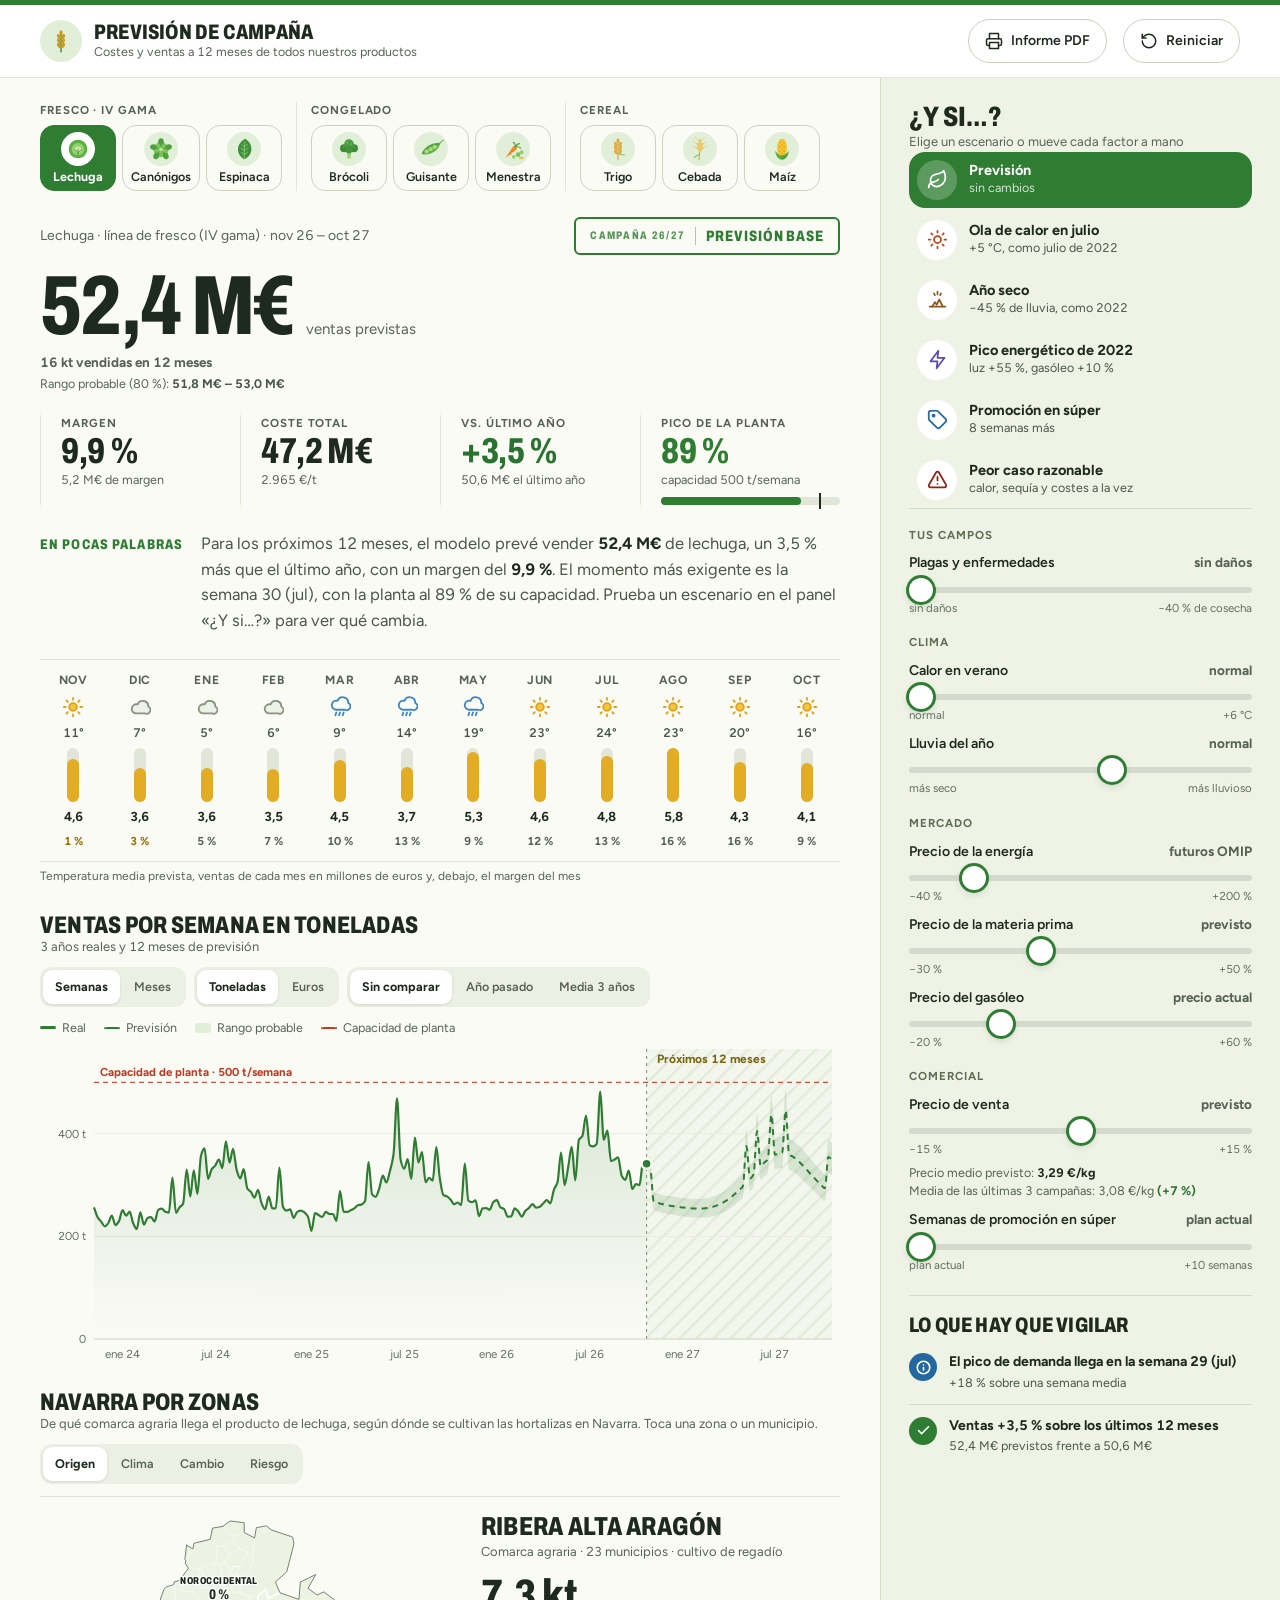
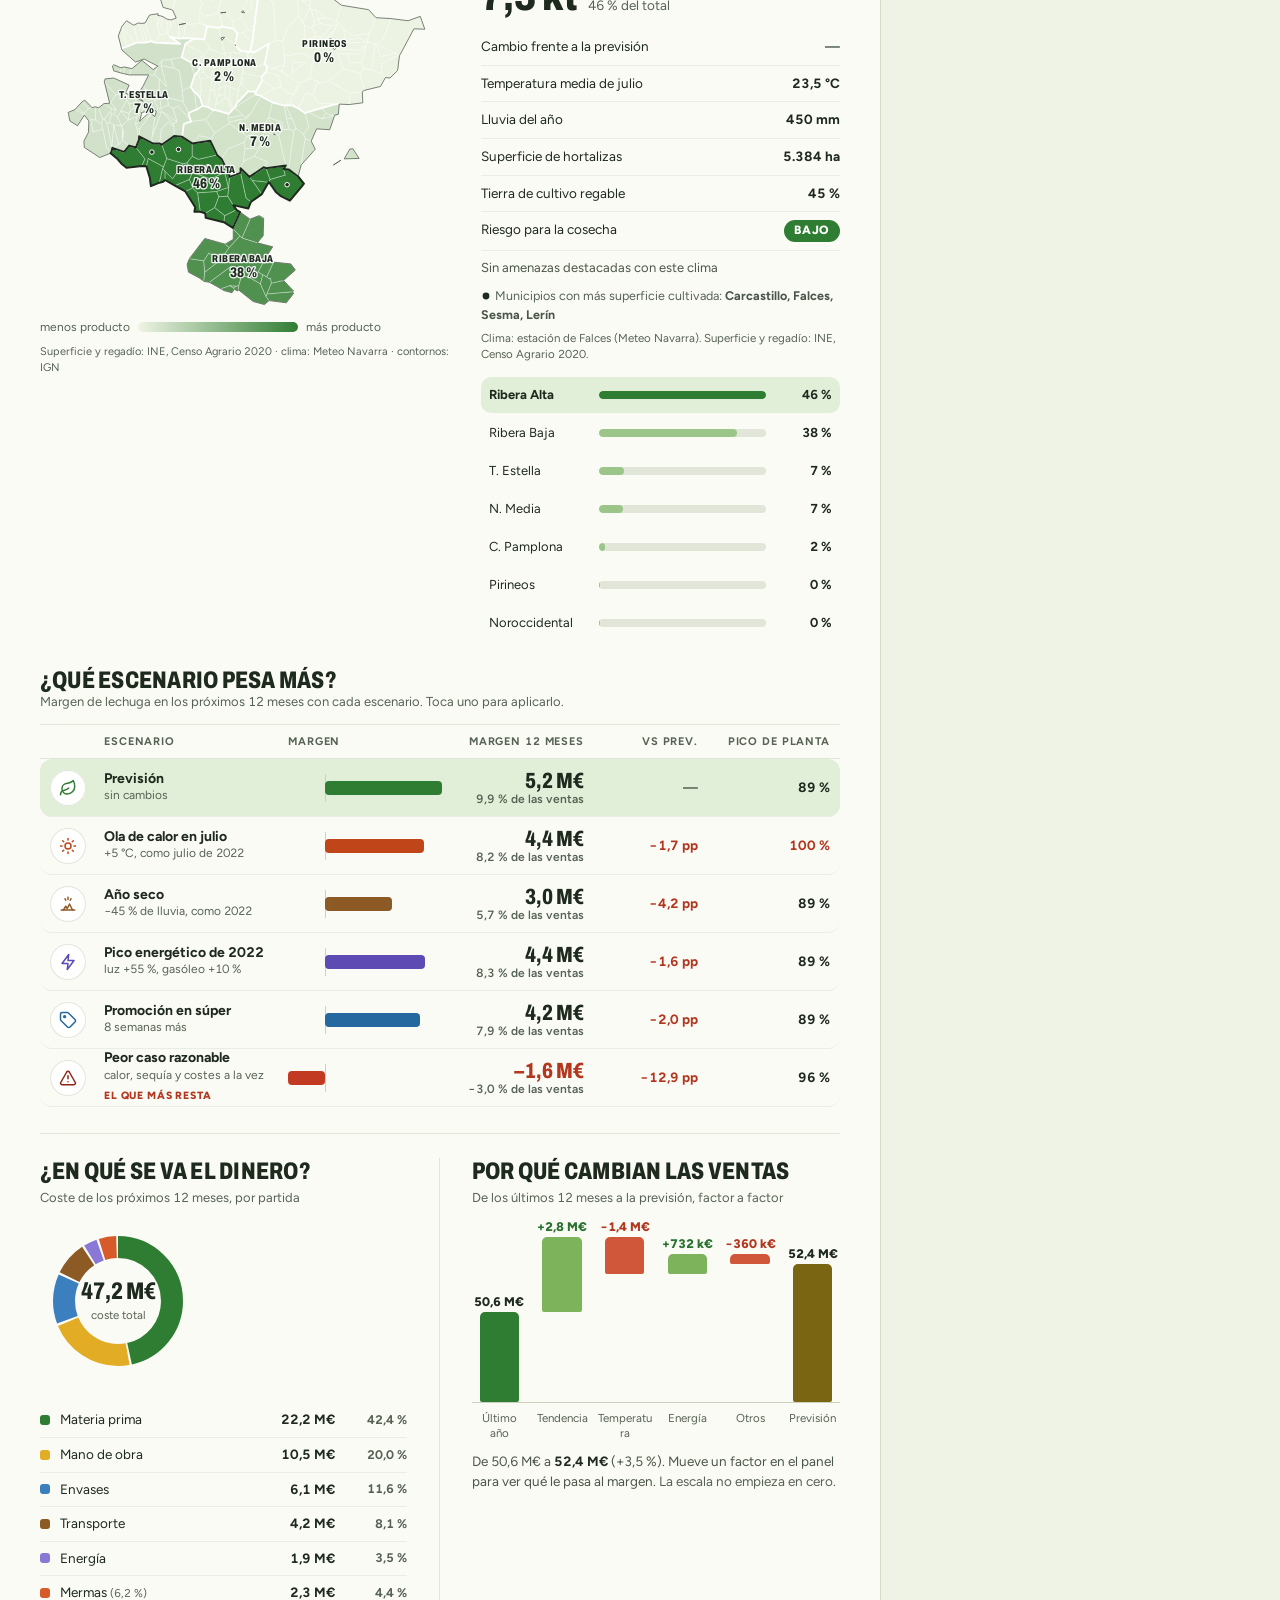
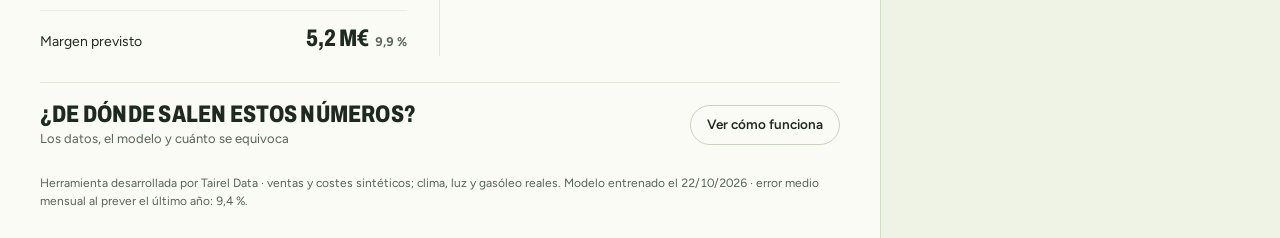
==== prevision/index.html @ 793fac20 "Integración campos, fotos y previsión" ====
<!doctype html>
<html lang="es">
<head>
<meta charset="utf-8">
<title>Previsión de campaña</title>
<meta name="claude:viewport-fit-sides" content="cover">
<meta name="viewport" content="width=device-width, initial-scale=1, viewport-fit=cover">
<!--
  Previsión de costes y ventas · Tairel Data
  Funciona sin conexión: fuentes, modelo y motor van en archivos locales.
    fuentes.css  Archivo + Figtree incrustadas
    modelo.js    coeficientes entrenados (lo genera scripts/2_entrenar_modelo.py)
    motor.js     cálculo de la previsión y de la explicación de factores
  Parámetro opcional ?kiosko=1 → se reinicia sola tras 90 s sin uso.
-->
<link rel="stylesheet" href="fuentes.css">
<style>
/* Estilo "campo": fondo claro de caja de producto, verde hoja, trigo y tomate.
   Cifras en letra estrecha, como la rotulación de una caja de campo.
   Columna principal + panel lateral con los controles; sin tarjetas sueltas. */
:root {
  --suelo: #fbfbf6; --blanco: #ffffff; --panel: #eef3e6; --panel-linea: #d3dcc5;
  --linea: #e2e6d8; --linea-2: #cbd3c0; --linea-3: #eaede3;
  --tinta: #1f2a1f; --tinta-2: #4a5648; --tinta-3: #566354;
  --hoja: #2f7d32; --hoja-suave: #e2efd8; --trigo: #e2ac24;
  --ok: #2a7230; --mal: #b3361f; --aviso: #9a6a00; --info: #25689f; --rojo: #c23a22;
  --tema: #2f7d32; --tema-suave: #e2efd8;
  --c-mp: #2f7d32; --c-mo: #e2ac24; --c-env: #3c7fbf; --c-transp: #8c5a24; --c-energia: #8a78d6; --c-mermas: #d65a2a;
  --f: 'Figtree', system-ui, -apple-system, 'Segoe UI', Roboto, Arial, sans-serif;
  --f-cifra: 'Archivo', 'Arial Narrow', system-ui, sans-serif;
  color-scheme: light;
}
* { box-sizing: border-box; }
html { -webkit-text-size-adjust: 100%; background: var(--suelo); }
body { margin: 0; background: var(--suelo); color: var(--tinta); font-family: var(--f); font-size: 14px; line-height: 1.45;
  -webkit-tap-highlight-color: transparent; font-variant-numeric: tabular-nums; }
button { font: inherit; color: inherit; cursor: pointer; }
button:focus-visible, input:focus-visible { outline: 2px solid var(--hoja); outline-offset: 2px; }
svg { display: block; }
.ico { width: 18px; height: 18px; fill: none; stroke: currentColor; stroke-width: 2; stroke-linecap: round; stroke-linejoin: round; flex: none; }
.cifra { font-family: var(--f-cifra); font-stretch: 76%; font-weight: 800; }
h2 { margin: 0; font-family: var(--f-cifra); font-stretch: 76%; font-weight: 800; font-size: 24px; line-height: 1.1; letter-spacing: .01em; text-transform: uppercase; }
.sub { font-size: 13px; color: var(--tinta-3); }
.up { color: var(--ok); font-weight: 700; } .down { color: var(--mal); font-weight: 700; } .flat { color: var(--tinta-3); font-weight: 700; }

/* ---------- Cabecera ---------- */
.cabecera { border-top: 5px solid var(--hoja); border-bottom: 1px solid var(--linea); background: var(--blanco);
  padding-top: env(safe-area-inset-top, 0px); }
.cabecera-int { display: flex; flex-wrap: wrap; align-items: center; gap: 12px 16px;
  padding: 14px max(40px, env(safe-area-inset-right, 0px)) 14px max(40px, env(safe-area-inset-left, 0px)); }
.logo { display: flex; align-items: center; gap: 12px; margin-right: auto; min-width: 0; }
.logo .sello-logo { width: 42px; height: 42px; border-radius: 50%; background: var(--hoja-suave); display: grid; place-items: center; flex: none; }
.logo b { display: block; font-family: var(--f-cifra); font-stretch: 76%; font-weight: 800; font-size: 21px; line-height: 1.05; text-transform: uppercase; letter-spacing: .01em; }
.logo span { display: block; font-size: 12.5px; color: var(--tinta-3); }
.negocios { display: flex; gap: 4px; }
.negocios button { border: 0; border-bottom: 3px solid transparent; min-height: 44px; padding: 0 16px; background: transparent;
  color: var(--tinta-3); font-size: 15px; font-weight: 600; }
.negocios button[aria-pressed="true"] { border-bottom-color: var(--hoja); color: var(--tinta); font-weight: 700; }
.btn-reset { display: inline-flex; align-items: center; gap: 8px; min-height: 44px; padding: 0 16px; border: 1px solid var(--linea-2);
  border-radius: 999px; background: transparent; font-size: 14px; font-weight: 600; }
.btn-reset:active { transform: scale(.97); }

/* ---------- Estructura ---------- */
.app { display: flex; align-items: stretch; min-height: calc(100vh - 80px); }
.contenido { flex: 1 1 0; min-width: 0; padding: 24px 40px 28px; display: flex; flex-direction: column; gap: 26px; }
.lateral { flex: 0 0 400px; min-width: 0; background: var(--panel); border-left: 1px solid var(--panel-linea); }
.lateral-int { padding: 24px 28px 28px; display: flex; flex-direction: column; gap: 22px; }
@media (min-width: 1040px) { .lateral-int { position: sticky; top: 0; } }

/* ---------- Cultivos y sello del escenario ---------- */
.fila-cultivos { display: flex; flex-wrap: wrap; align-items: center; gap: 10px; }
.cultivos { display: flex; flex-wrap: wrap; gap: 14px 0; width: 100%; }
.linea { display: flex; flex-direction: column; gap: 6px; padding: 0 14px; border-left: 1px solid var(--linea); }
.linea:first-child { padding-left: 0; border-left: 0; }
.linea-n { font-size: 11.5px; font-weight: 700; letter-spacing: .08em; text-transform: uppercase; color: var(--tinta-3); }
.linea-ch { display: flex; flex-wrap: wrap; gap: 6px; }
.cultivo { display: flex; flex-direction: column; align-items: center; gap: 4px; min-width: 76px; min-height: 66px; padding: 6px 8px 7px; border: 1px solid var(--linea-2);
  border-radius: 14px; background: transparent; font-size: 12.5px; font-weight: 600; line-height: 1.1; white-space: nowrap; transition: background .15s, color .15s; }
.cultivo:hover { background: rgba(47,125,50,.06); }
.cultivo .ilus { width: 34px; height: 34px; border-radius: 50%; background: var(--hoja-suave); display: grid; place-items: center; }
.cultivo .ilus svg { width: 26px; height: 26px; }
.cultivo[aria-pressed="true"] { background: var(--hoja); border-color: var(--hoja); color: #fff; font-weight: 700; }
.cultivo[aria-pressed="true"] .ilus { background: #fff; }
.sello { margin-left: auto; display: inline-flex; align-items: center; gap: 10px; min-height: 38px; padding: 0 14px; border: 2px solid var(--tema);
  border-radius: 6px; color: var(--tema); font-family: var(--f-cifra); font-stretch: 76%; font-size: 15px; font-weight: 800; letter-spacing: .06em;
  text-transform: uppercase; white-space: nowrap; }
.sello small { font-size: 11px; letter-spacing: .12em; opacity: .8; }
.sello i { width: 1px; align-self: stretch; margin: 8px 0; background: currentColor; opacity: .4; }

/* ---------- Cifras principales ---------- */
.cifras { display: flex; flex-wrap: wrap; align-items: flex-end; gap: 22px 0; }
.cifra-grande { flex: 1 1 300px; padding-right: 28px; min-width: 0; }
.contexto { flex: 1 0 100%; margin-bottom: -14px; font-size: 14px; color: var(--tinta-3); }
.contexto .sello { margin-left: auto; }
.val-grande { display: flex; flex-wrap: wrap; align-items: baseline; gap: 4px 12px; margin-top: 4px; }
.val-grande .cifra { font-size: 84px; line-height: .95; letter-spacing: -.02em; white-space: nowrap; }
.val-grande .ud { font-size: 15px; color: var(--tinta-3); }
.cifra-grande .pie { font-size: 13.5px; font-weight: 700; margin-top: 6px; min-height: 20px; }
.kpis { flex: 3 1 560px; display: grid; grid-template-columns: repeat(4, minmax(0, 1fr)); }
.kpi { padding: 0 20px; border-left: 1px solid var(--linea); min-width: 0; }
.kpi:last-child { padding-right: 0; }
.kpi .lab { font-size: 11.5px; font-weight: 700; letter-spacing: .08em; text-transform: uppercase; color: var(--tinta-3); min-height: 17px; }
.kpi .val { font-family: var(--f-cifra); font-stretch: 76%; font-weight: 800; font-size: 36px; line-height: 1.1; letter-spacing: -.01em; white-space: nowrap; }
.kpi .pie { font-size: 12.5px; line-height: 1.3; color: var(--tinta-3); min-height: 18px; }
.medidor { position: relative; height: 8px; margin-top: 7px; border-radius: 4px; background: var(--linea); }
.medidor span { position: absolute; left: 0; top: 0; bottom: 0; border-radius: 4px; transition: width .25s; }
.medidor b { position: absolute; top: -4px; bottom: -4px; width: 2px; background: var(--tinta); }

/* ---------- Los 12 meses ---------- */
.meses-scroll { overflow-x: auto; -webkit-overflow-scrolling: touch; }
.meses { display: grid; grid-template-columns: repeat(12, minmax(48px, 1fr)); border-top: 1px solid var(--linea); border-bottom: 1px solid var(--linea); }
.mes { display: flex; flex-direction: column; align-items: center; gap: 6px; padding: 12px 2px; transition: background .2s; }
.mes .nom { font-size: 12px; font-weight: 700; text-transform: uppercase; letter-spacing: .06em; color: var(--tinta-3); }
.mes .tmp { font-size: 12.5px; font-weight: 600; color: var(--tinta-2); }
.mes .barra { width: 12px; height: 54px; border-radius: 6px; background: var(--linea); display: flex; align-items: flex-end; }
.mes .barra span { width: 12px; border-radius: 6px; transition: height .25s; }
.mes .v { font-size: 13px; font-weight: 700; white-space: nowrap; }
.nota { font-size: 12px; color: var(--tinta-3); margin-top: 6px; }

/* ---------- Gráfico ---------- */
.cab-seccion { display: flex; flex-wrap: wrap; align-items: flex-end; justify-content: space-between; gap: 10px 16px; margin-bottom: 12px; }
.seg { display: inline-flex; padding: 3px; gap: 2px; background: #ecf0e4; border-radius: 12px; }
.seg button { border: 0; background: transparent; min-height: 34px; padding: 0 12px; border-radius: 9px; font-size: 12.5px; font-weight: 600; color: var(--tinta-3); }
.seg button[aria-pressed="true"] { background: var(--blanco); color: var(--tinta); font-weight: 700; box-shadow: 0 1px 3px rgba(31,42,31,.12); }
.controles { display: flex; gap: 8px; flex-wrap: wrap; }
.leyenda { display: flex; flex-wrap: wrap; gap: 4px 18px; font-size: 12.5px; color: var(--tinta-3); margin: 0 0 6px; }
.leyenda span { display: inline-flex; align-items: center; gap: 6px; }
.leyenda i { display: inline-block; width: 16px; height: 0; border-top: 3px solid; border-radius: 2px; }
.leyenda i.disc { border-top-width: 2.5px; border-top-style: dashed; }
.leyenda i.banda { height: 10px; border: 0; border-radius: 3px; }
.lienzo { position: relative; touch-action: pan-y; }
.tip { position: absolute; pointer-events: none; background: var(--tinta); color: #fff; font-size: 12px; line-height: 1.55;
  padding: 8px 11px; border-radius: 10px; white-space: nowrap; z-index: 3; box-shadow: 0 10px 24px -8px rgba(0,0,0,.35); }
.tip .fila { display: flex; justify-content: space-between; gap: 16px; }
.tip .cab { font-weight: 700; margin-bottom: 2px; opacity: .85; }
.tip .pt { display: inline-block; width: 8px; height: 8px; border-radius: 50%; margin-right: 6px; }

/* ---------- Dinero: reparto y puente ---------- */
.dinero { display: flex; flex-wrap: wrap; gap: 28px 0; padding-top: 24px; border-top: 1px solid var(--linea); }
.dinero > div { flex: 1 1 380px; min-width: 0; }
.dinero > div:first-child { padding-right: 32px; border-right: 1px solid var(--linea); }
.dinero > div:last-child { padding-left: 32px; }
.dinero h2 { margin-bottom: 4px; }
.reparto { display: flex; flex-wrap: wrap; align-items: center; gap: 24px; margin-top: 16px; }
.donut { position: relative; width: 156px; height: 156px; flex: none; }
.donut .centro { position: absolute; inset: 0; display: grid; place-items: center; text-align: center; }
.donut .centro b { display: block; font-size: 24px; line-height: 1.1; }
.donut .centro span { font-size: 11.5px; color: var(--tinta-3); }
.lista-costes { flex: 1 1 220px; min-width: 0; }
.lc { display: grid; grid-template-columns: 10px minmax(0, 1fr) auto 62px; align-items: center; gap: 10px; padding: 7px 0; border-bottom: 1px solid var(--linea-3); font-size: 13.5px; }
.lc .sw { width: 10px; height: 10px; border-radius: 3px; }
.lc .nom { white-space: nowrap; overflow: hidden; text-overflow: ellipsis; }
.lc .nom small { color: var(--tinta-3); }
.lc b { text-align: right; white-space: nowrap; }
.lc .d { text-align: right; font-size: 12.5px; font-weight: 700; color: var(--tinta-3); white-space: nowrap; }
.lc .d.up { color: var(--ok); } .lc .d.down { color: var(--mal); }
.margen-fila { display: flex; align-items: baseline; justify-content: space-between; gap: 10px; padding: 10px 0 0; font-size: 14px; }
.margen-fila .cifra { font-size: 24px; }
.margen-fila small { font-size: 12.5px; margin-left: 6px; }
.puente { display: flex; gap: 8px; align-items: stretch; height: 180px; margin-top: 16px; border-bottom: 1px solid var(--linea-2); }
.puente .col { flex: 1; display: flex; flex-direction: column; min-width: 0; }
.puente .pista { position: relative; flex: 1; }
.puente .bar { position: absolute; left: 14%; right: 14%; border-radius: 5px 5px 2px 2px; min-height: 2px; transition: bottom .25s, height .25s; }
.puente .val { position: absolute; left: -6px; right: -6px; text-align: center; font-size: 12.5px; font-weight: 800; white-space: nowrap; }
.puente .cero { position: absolute; left: 0; right: 0; height: 0; border-top: 1px dashed var(--linea-2); }
.puente-nombres { display: flex; gap: 8px; margin-top: 8px; }
.puente-nombres span { flex: 1; min-width: 0; font-size: 11.5px; color: var(--tinta-3); text-align: center; line-height: 1.25; overflow-wrap: anywhere; }
.resumen { margin: 12px 0 0; font-size: 13.5px; color: var(--tinta-2); }
.resumen b { color: var(--tinta); }

/* ---------- Panel lateral: ¿Y si…? ---------- */
.cab-sim { display: flex; align-items: flex-start; justify-content: space-between; gap: 10px; }
.cab-sim h2 { font-size: 28px; }
.btn-base { flex: none; border: 0; min-height: 38px; padding: 0 16px; border-radius: 999px; background: var(--tinta); color: #fff; font-size: 13px; font-weight: 700; }
.presets { display: flex; flex-direction: column; gap: 4px; }
.preset { display: flex; align-items: center; gap: 12px; min-height: 56px; padding: 8px 12px 8px 8px; border: 0; border-radius: 16px; background: transparent;
  text-align: left; transition: background .15s, color .15s; }
.preset:hover { background: rgba(255,255,255,.6); }
.preset .bola { width: 40px; height: 40px; flex: none; border-radius: 50%; display: grid; place-items: center; background: var(--blanco); }
.preset .bola .ico { width: 21px; height: 21px; }
.preset b { display: block; font-size: 14.5px; line-height: 1.2; }
.preset small { display: block; font-size: 12.5px; opacity: .78; }
.preset[aria-pressed="true"] { color: #fff; }
.preset[aria-pressed="true"] .bola { background: rgba(255,255,255,.22); color: #fff !important; }
.palancas { display: flex; flex-direction: column; gap: 18px; padding-top: 18px; border-top: 1px solid var(--panel-linea); }
.grupo { display: flex; flex-direction: column; gap: 10px; }
.grupo-tit { font-size: 11.5px; font-weight: 700; letter-spacing: .09em; text-transform: uppercase; color: #5f6e52; }
.palanca-cab { display: flex; align-items: baseline; justify-content: space-between; gap: 10px; }
.palanca-cab label { font-size: 14px; font-weight: 600; min-width: 0; }
.valor { font-size: 13.5px; font-weight: 700; color: var(--tinta-3); white-space: nowrap; }
.palanca.activa .valor { color: var(--tema); }
.rango input { -webkit-appearance: none; appearance: none; width: 100%; height: 32px; margin: 0; background: transparent; touch-action: pan-y; display: block; }
.rango input::-webkit-slider-runnable-track { height: 6px; border-radius: 99px;
  background: linear-gradient(to right, rgba(31,42,31,.12) var(--a), var(--relleno) var(--a), var(--relleno) var(--b), rgba(31,42,31,.12) var(--b)); }
.rango input::-moz-range-track { height: 6px; border-radius: 99px;
  background: linear-gradient(to right, rgba(31,42,31,.12) var(--a), var(--relleno) var(--a), var(--relleno) var(--b), rgba(31,42,31,.12) var(--b)); }
.rango input::-webkit-slider-thumb { -webkit-appearance: none; width: 24px; height: 24px; margin-top: -9px; border-radius: 50%;
  background: var(--blanco); border: 0; box-shadow: 0 0 0 3px var(--borde-pomo), 0 3px 8px rgba(31,42,31,.22); }
.rango input::-moz-range-thumb { width: 20px; height: 20px; border-radius: 50%; background: var(--blanco); border: 3px solid var(--borde-pomo); }
.extremos { display: flex; justify-content: space-between; font-size: 11.5px; color: #627060; margin-top: -6px; }

/* ---------- Avisos ---------- */
.avisos { padding-top: 18px; border-top: 1px solid var(--panel-linea); }
.avisos h2 { font-size: 21px; margin-bottom: 4px; }
.alertas { list-style: none; margin: 0; padding: 0; }
.alerta { display: flex; gap: 12px; padding: 12px 0; border-bottom: 1px solid var(--panel-linea); }
.alerta:last-child { border-bottom: 0; }
.alerta .bola { width: 28px; height: 28px; flex: none; border-radius: 50%; display: grid; place-items: center; color: #fff; background: var(--info); }
.alerta .bola .ico { width: 15px; height: 15px; stroke-width: 2.6; }
.alerta b { display: block; font-size: 14px; line-height: 1.3; }
.alerta .det { display: block; font-size: 12.5px; color: var(--tinta-2); margin-top: 2px; }
.alerta.critica .bola { background: var(--rojo); } .alerta.aviso .bola { background: var(--aviso); } .alerta.ok .bola { background: var(--hoja); }

.pie-app { margin: 0; font-size: 12px; color: var(--tinta-3); }

/* ---------- Supuestos y rango anual ---------- */
.contexto { display: flex; flex-wrap: wrap; align-items: center; gap: 6px 12px; }
.supuestos { display: inline-flex; flex-wrap: wrap; gap: 6px; }
.supuestos span { font-size: 12.5px; font-weight: 700; padding: 3px 10px; border-radius: 999px; background: var(--tema-suave); color: var(--tema); white-space: nowrap; }
.rango-anual { font-size: 12.5px; color: var(--tinta-3); margin-top: 2px; }
.rango-anual b { color: var(--tinta-2); }
.mes .mg { font-size: 11.5px; font-weight: 700; color: var(--tinta-3); white-space: nowrap; }
.mes .mg.bajo { color: var(--aviso); } .mes .mg.neg { color: var(--mal); }

/* ---------- Mapa de Navarra ---------- */
.mapa-cuerpo { display: grid; grid-template-columns: minmax(0, 1.15fr) minmax(280px, 1fr); gap: 28px; align-items: start; border-top: 1px solid var(--linea); padding-top: 16px; }
.mapa-lienzo { position: relative; }
.mapa-lienzo svg { width: 100%; height: auto; max-height: 560px; touch-action: manipulation; }
.mapa-lienzo .muni { stroke: #fff; stroke-width: .6; stroke-opacity: .75; cursor: pointer; transition: fill .25s, opacity .2s; }
.mapa-lienzo .muni:hover { stroke: var(--tinta); stroke-width: 1.4; stroke-opacity: 1; }
.mapa-lienzo .frontera { fill: none; stroke: #fff; stroke-width: 2.6; stroke-linejoin: round; pointer-events: none; }
.mapa-lienzo .contorno { fill: none; stroke: var(--tinta-3); stroke-width: 1.2; pointer-events: none; }
.mapa-lienzo .zona-sel { fill: none; stroke: var(--tinta); stroke-width: 3; stroke-linejoin: round; pointer-events: none; }
.mapa-lienzo .etq { pointer-events: none; text-anchor: middle; paint-order: stroke; stroke: rgba(255,255,255,.9); stroke-width: 4px; stroke-linejoin: round; }
.mapa-lienzo .etq .z { font-family: var(--f-cifra); font-stretch: 76%; font-weight: 800; font-size: 15px; letter-spacing: .05em; text-transform: uppercase; fill: var(--tinta); }
.mapa-lienzo .etq .v { font-family: var(--f-cifra); font-stretch: 76%; font-weight: 800; font-size: 21px; fill: var(--tinta); }
.mapa-lienzo .pueblo { fill: var(--tinta); stroke: #fff; stroke-width: 1.5; pointer-events: none; }
.mapa-lienzo .pueblo-n { font-size: 11.5px; font-weight: 700; fill: var(--tinta); paint-order: stroke; stroke: rgba(255,255,255,.92); stroke-width: 3px; pointer-events: none; }
.mapa-leyenda { display: flex; align-items: center; gap: 8px; font-size: 12px; color: var(--tinta-3); margin-top: 6px; }
.mapa-leyenda { flex-wrap: wrap; }
.mapa-leyenda .escala { flex: 0 1 160px; height: 10px; border-radius: 5px; }
.mapa-leyenda .fuente { margin-left: auto; font-size: 11px; }
.mapa-detalle h3 { margin: 0; font-family: var(--f-cifra); font-stretch: 76%; font-weight: 800; font-size: 26px; text-transform: uppercase; letter-spacing: .01em; line-height: 1.05; }
.mapa-detalle .zsub { font-size: 13px; color: var(--tinta-3); margin-top: 2px; }
.mapa-detalle .zbig { display: flex; align-items: baseline; gap: 10px; margin-top: 12px; }
.mapa-detalle .zbig .cifra { font-size: 44px; line-height: 1; }
.mapa-detalle .zbig span { font-size: 13.5px; color: var(--tinta-3); }
.zdatos { margin-top: 12px; }
.zdatos div { display: flex; justify-content: space-between; gap: 12px; padding: 8px 0; border-bottom: 1px solid var(--linea-3); font-size: 13.5px; }
.zdatos div b { white-space: nowrap; }
.zdatos small { font-weight: 700; margin-left: 6px; }
.riesgo { display: inline-block; padding: 2px 10px; border-radius: 999px; font-size: 12px; font-weight: 800; letter-spacing: .06em; text-transform: uppercase; color: #fff; }
.zpueblos { margin-top: 10px; font-size: 12.5px; color: var(--tinta-3); }
.zpueblos b { color: var(--tinta-2); }
.zfuente { margin-top: 6px; font-size: 11.5px; color: var(--tinta-3); }
.reparto-zonas { margin-top: 14px; display: flex; flex-direction: column; gap: 2px; }
.rz { display: grid; grid-template-columns: 100px minmax(0, 1fr) 56px; align-items: center; gap: 10px; min-height: 36px; padding: 0 8px; border: 0; border-radius: 10px; background: transparent; text-align: left; font-size: 13px; }
.rz:hover { background: rgba(47,125,50,.06); }
.rz[aria-pressed="true"] { background: var(--hoja-suave); font-weight: 700; }
.rz .p { height: 8px; border-radius: 4px; background: var(--linea); position: relative; overflow: hidden; }
.rz .p span { position: absolute; left: 0; top: 0; bottom: 0; border-radius: 4px; transition: width .25s; }
.rz b { text-align: right; }
.mapa-tip { position: absolute; pointer-events: none; background: var(--tinta); color: #fff; font-size: 12px; line-height: 1.5; padding: 7px 10px; border-radius: 9px; white-space: nowrap; z-index: 3; box-shadow: 0 10px 24px -8px rgba(0,0,0,.35); }
.mapa-tip b { display: block; font-size: 12.5px; }

/* ---------- En pocas palabras ---------- */
.resumen-llano { display: flex; flex-wrap: wrap; align-items: baseline; gap: 4px 18px; }
.resumen-llano .kick { flex: none; font-family: var(--f-cifra); font-stretch: 76%; font-weight: 800; font-size: 14px; letter-spacing: .08em; text-transform: uppercase; color: var(--tema); }
.resumen-llano p { flex: 1 1 520px; margin: 0; font-size: 16.5px; line-height: 1.55; color: var(--tinta-2); max-width: 1000px; }
.resumen-llano p b { color: var(--tinta); }

/* ---------- Precio y escenarios guardados ---------- */
.ref-precio { margin-top: 6px; font-size: 12.5px; line-height: 1.45; color: var(--tinta-3); }
.ref-precio b { color: var(--tinta); }
.preset-fila { display: flex; align-items: center; gap: 4px; }
.preset-fila .preset { flex: 1; min-width: 0; }
.borrar { flex: none; width: 40px; height: 40px; border: 0; border-radius: 50%; background: transparent; color: var(--tinta-3); display: grid; place-items: center; }
.borrar:hover { background: rgba(31,42,31,.08); color: var(--tinta); }
.guardar { display: flex; flex-direction: column; gap: 6px; padding: 12px; border-radius: 14px; background: var(--blanco); box-shadow: inset 0 0 0 1px var(--panel-linea); }
.guardar[hidden] { display: none; }
.guardar label { font-size: 13px; font-weight: 700; }
.guardar-fila { display: flex; gap: 8px; }
.guardar input { flex: 1; min-width: 0; min-height: 42px; padding: 0 12px; border: 1px solid var(--linea-2); border-radius: 10px; font: inherit; font-size: 14px; background: var(--suelo); }
.guardar button { flex: none; min-height: 42px; padding: 0 16px; border: 0; border-radius: 10px; background: var(--tema); color: #fff; font-weight: 700; font-size: 13.5px; }

/* ---------- Mapa: motivo y qué hacer ---------- */
.zmotivo { margin-top: 8px; font-size: 13px; color: var(--tinta-2); }
.zaviso { margin-top: 8px; font-size: 13px; line-height: 1.4; color: var(--tinta); }
.zaviso small { display: block; font-size: 10.5px; font-weight: 800; letter-spacing: .08em; text-transform: uppercase; color: var(--tinta-3); }
.leyenda i.punt { border-top-width: 3px; border-top-style: dotted; }

/* ---------- Comparativa de escenarios ---------- */
.comparar { border-top: 1px solid var(--linea); }
.comp-cab, .comp { display: grid; grid-template-columns: 40px minmax(170px, 1.3fr) minmax(0, 2fr) 128px 100px 118px; align-items: center; gap: 14px; padding: 0 10px; }
.comp-cab { min-height: 34px; font-size: 11px; font-weight: 700; letter-spacing: .08em; text-transform: uppercase; color: var(--tinta-3); border-bottom: 1px solid var(--linea); }
.comp-cab span:nth-child(n+4) { text-align: right; }
.comp { width: 100%; min-height: 58px; border: 0; border-bottom: 1px solid var(--linea-3); background: transparent; text-align: left; border-radius: 12px; transition: background .15s; }
button.comp:hover { background: rgba(47,125,50,.05); }
.comp[aria-pressed="true"], .comp.medida { background: var(--tema-suave); }
.comp .bola { width: 36px; height: 36px; border-radius: 50%; display: grid; place-items: center; background: var(--blanco); box-shadow: inset 0 0 0 1px var(--linea); }
.comp .nom b { display: block; font-size: 14px; line-height: 1.2; }
.comp .nom small { display: block; font-size: 12px; color: var(--tinta-3); }
.comp .nom em { display: inline-block; margin-top: 2px; font-style: normal; font-size: 10.5px; font-weight: 800; letter-spacing: .08em; text-transform: uppercase; color: var(--mal); }
.comp .pista { position: relative; height: 14px; }
.comp .pista .bar { position: absolute; top: 0; bottom: 0; border-radius: 4px; transition: width .25s, left .25s; }
.comp .pista .cero { position: absolute; top: -7px; bottom: -7px; width: 1.5px; background: var(--linea-2); }
.comp .num { text-align: right; font-family: var(--f-cifra); font-stretch: 76%; font-weight: 800; font-size: 22px; line-height: 1.05; white-space: nowrap; }
.comp .num small { display: block; font-family: var(--f); font-stretch: 100%; font-size: 12px; font-weight: 600; color: var(--tinta-3); }
.comp .d, .comp .x { text-align: right; font-size: 13.5px; font-weight: 700; white-space: nowrap; }

/* ---------- Avisos: qué hacer ---------- */
.alerta .accion { display: block; margin-top: 6px; font-size: 12.5px; line-height: 1.4; color: var(--tinta); }
.alerta .accion small { display: block; font-size: 10.5px; font-weight: 800; letter-spacing: .08em; text-transform: uppercase; color: var(--tinta-3); }

/* ---------- Cómo funciona ---------- */
.como { border-top: 1px solid var(--linea); padding-top: 18px; }
.como summary { list-style: none; display: flex; align-items: center; justify-content: space-between; gap: 16px; cursor: pointer; min-height: 44px; }
.como summary::-webkit-details-marker { display: none; }
.como summary h2 { margin-bottom: 2px; }
.como .mas { flex: none; display: inline-flex; align-items: center; min-height: 40px; padding: 0 16px; border: 1px solid var(--linea-2); border-radius: 999px; font-size: 13.5px; font-weight: 600; }
.como .mas::after { content: "Ver cómo funciona"; }
.como[open] .mas::after { content: "Ocultar"; }
.como-grid { display: grid; grid-template-columns: repeat(4, minmax(0, 1fr)); margin-top: 18px; }
.como-grid > div { padding: 0 20px; border-left: 1px solid var(--linea); }
.como-grid > div:first-child { padding-left: 0; border-left: 0; }
.como-grid b { font-family: var(--f-cifra); font-stretch: 76%; font-size: 17px; font-weight: 800; text-transform: uppercase; letter-spacing: .02em; color: var(--hoja); }
.como-grid p { margin: 6px 0 0; font-size: 13.5px; color: var(--tinta-2); }
.como-grid p b { font-family: var(--f); font-stretch: 100%; font-size: inherit; text-transform: none; letter-spacing: 0; color: var(--tinta); }

/* ---------- Barra fija en móvil ---------- */
.barra-movil { display: none; }
/* Demo Tairel: campos del visitante */
#mapa-campos .campo { stroke: #fff; stroke-width: 2.5; }
#mapa-campos text { font: 800 13px var(--f, sans-serif); fill: #fff; text-anchor: middle; dominant-baseline: central; pointer-events: none; }
#mapa-campos .otro { opacity: .45; }
.zcampos { margin: 10px 0; padding: 10px 12px; border-radius: 12px; background: #f6efe0; border: 1px solid #ecdcb4; font-size: 14px; }
.zcampos b { display: block; margin-bottom: 2px; }
.cultivo .tuyo { display: block; font-size: 11px; font-weight: 700; color: var(--hoja); }
.cultivo[aria-pressed="true"] .tuyo { color: #fff; }
html.embebido .barra-movil { display: none !important; }
html.embebido #btn-reset { display: none; }
html.embebido .app { min-height: 0; }
@media (max-width: 1039px) {
  .barra-movil { position: fixed; left: 0; right: 0; bottom: 0; z-index: 20; display: flex; align-items: center; gap: 18px;
    padding: 10px max(20px, env(safe-area-inset-right, 0px)) calc(10px + env(safe-area-inset-bottom, 0px)) max(20px, env(safe-area-inset-left, 0px));
    background: rgba(255,255,255,.97); border-top: 3px solid var(--tema); box-shadow: 0 -10px 24px -14px rgba(31,42,31,.35);
    transform: translateY(115%); transition: transform .2s ease; }
  .barra-movil.visible { transform: none; }
  .bm-dato small { display: block; font-size: 10.5px; font-weight: 700; letter-spacing: .08em; text-transform: uppercase; color: var(--tinta-3); }
  .bm-dato b { font-size: 22px; line-height: 1.05; }
  .bm-dato em { font-style: normal; font-size: 12.5px; font-weight: 700; margin-left: 6px; }
  .bm-esc { margin-left: auto; font-size: 12px; font-weight: 700; color: var(--tema); text-align: right; max-width: 40%; }
  body.con-barra { padding-bottom: 76px; }
}

/* ---------- Informe en PDF ---------- */
@media print {
  @page { size: A4 landscape; margin: 10mm; }
  html, body { background: #fff; }
  .cabecera { border-top-width: 3px; }
  .cabecera button, .negocios button:not([aria-pressed="true"]), .cultivo:not([aria-pressed="true"]), .controles, #s-sim .presets, #s-sim .palancas,
  .btn-base, .barra-movil, .como .mas, #s-sim .sub { display: none !important; }
  .app { display: block; min-height: 0; }
  .contenido { padding: 12px 0; gap: 16px; }
  .lateral { border: 0; background: none; }
  .lateral-int { position: static; padding: 0; }
  #s-sim { display: none; }
  section, .alerta, .comp, details { break-inside: avoid; }
  .lienzo svg { width: 100% !important; height: auto !important; }
  .como-grid { display: grid !important; }
  .val-grande .cifra { font-size: 64px; }
  .contenido { gap: 12px; }
  .mes { padding: 6px 2px; gap: 3px; } .mes .barra { height: 40px; }
  .app { display: flex; flex-direction: column; }
  .contenido, .lateral, .lateral-int { display: contents; }
  #s-cultivos { order: 1; } #s-cifras { order: 2; margin-top: 10px; } #s-resumen { order: 2; margin-top: 10px; } #s-meses { order: 3; margin-top: 12px; }
  .resumen-llano p { font-size: 13.5px; }
  #s-grafico { order: 4; margin-top: 12px; } #s-mapa { order: 4; margin-top: 14px; } #s-comparar { order: 5; margin-top: 14px; } #s-avisos { order: 6; margin-top: 14px; }
  #s-mapa .seg { display: none; } .mapa-lienzo svg { max-height: 120mm; }
  #s-dinero { order: 7; margin-top: 14px; } #s-como { order: 8; margin-top: 14px; } #pie { order: 9; margin-top: 10px; }
  .avisos { border-top: 1px solid var(--linea); }
  .alertas { display: grid; grid-template-columns: repeat(2, minmax(0, 1fr)); column-gap: 28px; }
  .alerta:last-child { border-bottom: 1px solid var(--panel-linea); }
}

/* ---------- Pantallas estrechas: todo en una columna ---------- */
@media (max-width: 1039px) {
  .app { flex-direction: column; min-height: 0; }
  .contenido, .lateral, .lateral-int { display: contents; }
  .app > * > section, .app > * > * > section, .app > * > p { padding-left: max(20px, env(safe-area-inset-left, 0px)); padding-right: max(20px, env(safe-area-inset-right, 0px)); }
  #s-cultivos { order: 1; padding-top: 20px; } #s-cifras { order: 2; margin-top: 22px; } #s-resumen { order: 2; margin-top: 18px; } #s-meses { order: 3; margin-top: 24px; }
  #s-grafico { order: 4; margin-top: 24px; }
  #s-sim { order: 5; margin-top: 26px; padding-top: 22px; padding-bottom: 6px; background: var(--panel); border-top: 1px solid var(--panel-linea); display: flex; flex-direction: column; gap: 20px; }
  #s-avisos { order: 6; background: var(--panel); padding-bottom: 18px; border-bottom: 1px solid var(--panel-linea); }
  #s-mapa { order: 4; margin-top: 26px; }
  #s-sim { order: 5; } #s-avisos { order: 6; }
  #s-comparar { order: 7; margin-top: 26px; }
  #s-dinero { order: 8; margin-top: 26px; border-top: 0; padding-top: 0; }
  #s-como { order: 9; margin-top: 26px; }
  #pie { order: 10; margin: 24px 0 28px; }
  .cabecera-int { padding-left: max(20px, env(safe-area-inset-left, 0px)); padding-right: max(20px, env(safe-area-inset-right, 0px)); }
}
@media (max-width: 860px) {
  .mapa-cuerpo { grid-template-columns: 1fr; gap: 18px; }
  .comp-cab, .comp { grid-template-columns: 36px minmax(0, 1fr) 96px 64px; gap: 10px; padding: 0 6px; }
  .comp .pista, .comp .x, .comp-cab .c-pista, .comp-cab .c-x { display: none; }
  .como-grid { grid-template-columns: repeat(2, minmax(0, 1fr)); row-gap: 18px; }
  .como-grid > div:nth-child(3) { padding-left: 0; border-left: 0; }
  .kpis { grid-template-columns: repeat(2, minmax(0, 1fr)); row-gap: 16px; }
  .kpi:nth-child(odd) { border-left: 0; padding-left: 0; }
  .cifra-grande { padding-right: 0; }
  .dinero > div:first-child { padding-right: 0; border-right: 0; padding-bottom: 26px; border-bottom: 1px solid var(--linea); }
  .dinero > div:last-child { padding-left: 0; }
}
@media (max-width: 640px) {
  .negocios { order: 3; width: 100%; }
  .negocios button { flex: 1; padding: 0 6px; }
  .btn-reset .txt { display: none; }
  .cabecera-int { flex-wrap: nowrap; }
  .logo span { display: none; }
  .btn-reset { width: 44px; padding: 0; justify-content: center; }
  .logo b { font-size: 19px; }
  .sello { margin-left: 0; }
  .val-grande .cifra { font-size: 60px; }
  .kpi .val { font-size: 30px; }
  .kpi { padding: 0 12px; }
  h2 { font-size: 21px; }
  .cultivos { flex-wrap: nowrap; overflow-x: auto; -webkit-overflow-scrolling: touch; padding-bottom: 4px; margin-right: -20px; padding-right: 20px; }
  .linea { flex: none; padding: 0 12px; }
  .contexto .sello { margin-left: 0; }
  .como-grid { grid-template-columns: 1fr; }
  .como-grid > div { padding-left: 0; border-left: 0; }
  .como summary { align-items: flex-start; flex-direction: column; }
}
@media (prefers-reduced-motion: reduce) { * { transition: none !important; animation: none !important; } }
</style>
</head>
<body>
<!-- Iconos de interfaz (trazo) e ilustraciones de cultivos -->
<svg width="0" height="0" style="position:absolute" aria-hidden="true">
  <defs>
    <symbol id="i-termo" viewBox="0 0 24 24"><path d="M14 4v10.5a4 4 0 1 1-4 0V4a2 2 0 0 1 4 0Z"/><path d="M12 11v6"/></symbol>
    <symbol id="i-gota" viewBox="0 0 24 24"><path d="M12 22a7 7 0 0 0 7-7c0-2-1-3.9-3-5.5S12.5 5.5 12 3c-.5 2.5-2 4.9-4 6.5S5 13 5 15a7 7 0 0 0 7 7Z"/></symbol>
    <symbol id="i-sol" viewBox="0 0 24 24"><circle cx="12" cy="12" r="4"/><path d="M12 2v2M12 20v2M4.9 4.9l1.4 1.4M17.7 17.7l1.4 1.4M2 12h2M20 12h2M4.9 19.1l1.4-1.4M17.7 6.3l1.4-1.4"/></symbol>
    <symbol id="i-rayo" viewBox="0 0 24 24"><path d="M13 2 4 14h8l-1 8 9-12h-8l1-8Z"/></symbol>
    <symbol id="i-caja" viewBox="0 0 24 24"><path d="M21 8 12 3 3 8v8l9 5 9-5V8Z"/><path d="m3 8 9 5 9-5M12 13v8"/></symbol>
    <symbol id="i-etiqueta" viewBox="0 0 24 24"><path d="M12.6 2.6A2 2 0 0 0 11.2 2H4a2 2 0 0 0-2 2v7.2a2 2 0 0 0 .6 1.4l8.7 8.7a2.4 2.4 0 0 0 3.4 0l6.6-6.6a2.4 2.4 0 0 0 0-3.4Z"/><circle cx="7.5" cy="7.5" r="1.2"/></symbol>
    <symbol id="i-surtidor" viewBox="0 0 24 24"><path d="M3 22h12M4 9h10M14 22V4a2 2 0 0 0-2-2H6a2 2 0 0 0-2 2v18"/><path d="M14 13h2a2 2 0 0 1 2 2v2a2 2 0 0 0 4 0V9.8a2 2 0 0 0-.6-1.4L18 5"/></symbol>
    <symbol id="i-reset" viewBox="0 0 24 24"><path d="M3 12a9 9 0 1 0 9-9 9.8 9.8 0 0 0-6.7 2.7L3 8"/><path d="M3 3v5h5"/></symbol>
    <symbol id="i-alerta" viewBox="0 0 24 24"><path d="m21.7 18-8-14a2 2 0 0 0-3.4 0l-8 14A2 2 0 0 0 4 21h16a2 2 0 0 0 1.7-3Z"/><path d="M12 9v4M12 17h.01"/></symbol>
    <symbol id="i-info" viewBox="0 0 24 24"><circle cx="12" cy="12" r="10"/><path d="M12 16v-4M12 8h.01"/></symbol>
    <symbol id="i-ok" viewBox="0 0 24 24"><path d="M20 6 9 17l-5-5"/></symbol>

    <symbol id="i-ajustes" viewBox="0 0 24 24"><path d="M4 21v-7M4 10V3M12 21v-9M12 8V3M20 21v-5M20 12V3M1 14h6M9 8h6M17 16h6"/></symbol>
    <symbol id="i-imprimir" viewBox="0 0 24 24"><path d="M6 9V2h12v7"/><path d="M6 18H4a2 2 0 0 1-2-2v-5a2 2 0 0 1 2-2h16a2 2 0 0 1 2 2v5a2 2 0 0 1-2 2h-2"/><path d="M6 14h12v8H6z"/></symbol>
    <symbol id="i-cerrar" viewBox="0 0 24 24"><path d="M18 6 6 18M6 6l12 12"/></symbol>
    <symbol id="i-hoja" viewBox="0 0 24 24"><path d="M11 20A7 7 0 0 1 9.8 6.1C15.5 5 17 4.5 19 2c1 2 2 4.2 2 8 0 5.5-4.8 10-10 10Z"/><path d="M2 21c0-3 1.9-5.4 5.1-6C9.5 14.5 12 13 13 12"/></symbol>
    <symbol id="i-bicho" viewBox="0 0 24 24"><ellipse cx="12" cy="14" rx="5" ry="6.5"/><path d="M12 7.5V21M9 4l1.5 2.5M15 4l-1.5 2.5M7 11H3M7 15H3M7.5 19 4 21M17 11h4M17 15h4M16.5 19l3.5 2"/></symbol>
    <symbol id="i-seco" viewBox="0 0 24 24"><path d="M3 20h18"/><path d="M6 20l3-5 2 3 3-6 4 8"/><path d="M12 3v3M8 5l1 2M16 5l-1 2"/></symbol>

    <!-- Cultivos (48x48) -->
    <symbol id="c-lechuga" viewBox="0 0 48 48">
      <path d="M24 7C13.5 7 7 15 7 24.5 7 34 14.5 41 24 41s17-7 17-16.5C41 15 34.5 7 24 7Z" fill="#5fae45"/>
      <path d="M24 13c-7 0-11.5 5.4-11.5 11.6C12.5 31 17.6 36 24 36s11.5-5 11.5-11.4C35.5 18.4 31 13 24 13Z" fill="#8fd16a"/>
      <path d="M24 19.5c-3.8 0-6.3 2.7-6.3 5.8 0 3.2 2.8 5.6 6.3 5.6s6.3-2.4 6.3-5.6c0-3.1-2.5-5.8-6.3-5.8Z" fill="#cdeca8"/>
      <path d="M24 24v12M24 30.5l-6.5-5M24 30.5l6.5-5" stroke="#4a9136" stroke-width="1.6" fill="none" stroke-linecap="round"/>
    </symbol>
    <symbol id="c-canonigos" viewBox="0 0 48 48">
      <g fill="#4e9f3d"><ellipse cx="24" cy="13" rx="5.5" ry="9"/><ellipse cx="24" cy="13" rx="5.5" ry="9" transform="rotate(72 24 25)"/><ellipse cx="24" cy="13" rx="5.5" ry="9" transform="rotate(144 24 25)"/><ellipse cx="24" cy="13" rx="5.5" ry="9" transform="rotate(216 24 25)"/><ellipse cx="24" cy="13" rx="5.5" ry="9" transform="rotate(288 24 25)"/></g>
      <g fill="#7cc35b"><ellipse cx="24" cy="17" rx="3.6" ry="6" transform="rotate(36 24 25)"/><ellipse cx="24" cy="17" rx="3.6" ry="6" transform="rotate(108 24 25)"/><ellipse cx="24" cy="17" rx="3.6" ry="6" transform="rotate(180 24 25)"/><ellipse cx="24" cy="17" rx="3.6" ry="6" transform="rotate(252 24 25)"/><ellipse cx="24" cy="17" rx="3.6" ry="6" transform="rotate(324 24 25)"/></g>
      <circle cx="24" cy="25" r="3.2" fill="#b9e38f"/>
    </symbol>
    <symbol id="c-espinaca" viewBox="0 0 48 48">
      <path d="M26 5c9.5 6 14 15.5 10.5 25.5C33.6 38.7 27.5 42 24.5 43c-3-1.4-8.6-5.3-10.8-12.6C10.8 20.6 15.8 10.4 26 5Z" fill="#3f8f3c"/>
      <path d="M25.5 10.5c-.6 9-1.1 20-1 32.5M25 20l5.5-4.5M24.8 27l6.7-4.8M24.6 34l6.2-4.4M25 20l-5-3.5M24.8 27l-6-4M24.6 34l-5.2-3.5" stroke="#8fd07a" stroke-width="1.5" fill="none" stroke-linecap="round"/>
    </symbol>
    <symbol id="c-brocoli" viewBox="0 0 48 48">
      <path d="M19.5 27h9l-1.6 15h-5.8Z" fill="#a9d47e"/>
      <path d="M24 31.5l-4-4M24 34l3.8-5" stroke="#86bb5c" stroke-width="1.5" stroke-linecap="round"/>
      <circle cx="15" cy="22.5" r="7.5" fill="#3a8a36"/><circle cx="33" cy="22.5" r="7.5" fill="#3a8a36"/>
      <circle cx="24" cy="15" r="9" fill="#4b9f42"/><circle cx="24" cy="25" r="7" fill="#43943c"/>
      <circle cx="21" cy="12.5" r="2" fill="#6cbb59"/><circle cx="28" cy="15" r="1.6" fill="#6cbb59"/><circle cx="13.5" cy="20.5" r="1.5" fill="#5cae4d"/><circle cx="34" cy="21" r="1.5" fill="#5cae4d"/>
    </symbol>
    <symbol id="c-guisante" viewBox="0 0 48 48">
      <path d="M6.5 33C11 20 26 11.5 41.5 12.5 38 27.5 21 37.5 6.5 33Z" fill="#5fae45"/>
      <path d="M9 31.5C14.5 21.5 27 15 38.5 15" stroke="#4a9136" stroke-width="1.4" fill="none"/>
      <circle cx="16" cy="28.5" r="4" fill="#a3dd7c"/><circle cx="23.5" cy="24.2" r="4" fill="#a3dd7c"/><circle cx="31" cy="20" r="4" fill="#a3dd7c"/>
      <path d="M41.5 12.5c1-2.6 2.8-4 5-4.5" stroke="#4a9136" stroke-width="1.8" fill="none" stroke-linecap="round"/>
    </symbol>
    <symbol id="c-menestra" viewBox="0 0 48 48">
      <path d="M10 40.5 25.5 17.5l6.5 6.2Z" fill="#f08a2c"/>
      <path d="M17.5 32.5l3 1.3M21.5 27l2.8 1.4" stroke="#d26f17" stroke-width="1.4" stroke-linecap="round"/>
      <path d="M28.6 20.6c1-3.6 3.8-6 7.4-6.5M28.6 20.6c3.5-1.3 7.2-.6 9.6 2M28.6 20.6c.2-3.8-1.2-7-4.2-9" stroke="#4e9f3d" stroke-width="2" fill="none" stroke-linecap="round"/>
      <circle cx="33.5" cy="34.5" r="4.4" fill="#7cc35b"/><circle cx="40" cy="30" r="3.6" fill="#8fd16a"/><circle cx="25.5" cy="38.5" r="3.4" fill="#8fd16a"/>
      <rect x="35" y="38.5" width="9" height="4.5" rx="2.2" fill="#e8c35a"/>
    </symbol>
    <symbol id="c-trigo" viewBox="0 0 48 48">
      <path d="M24 44V14" stroke="#c99a3a" stroke-width="1.8" stroke-linecap="round"/>
      <g fill="#e2ad45"><ellipse cx="24" cy="9" rx="3" ry="5"/>
        <ellipse cx="20" cy="15.5" rx="3" ry="5" transform="rotate(-30 20 15.5)"/><ellipse cx="28" cy="15.5" rx="3" ry="5" transform="rotate(30 28 15.5)"/>
        <ellipse cx="20" cy="22.5" rx="3" ry="5" transform="rotate(-30 20 22.5)"/><ellipse cx="28" cy="22.5" rx="3" ry="5" transform="rotate(30 28 22.5)"/>
        <ellipse cx="20" cy="29.5" rx="3" ry="5" transform="rotate(-30 20 29.5)"/><ellipse cx="28" cy="29.5" rx="3" ry="5" transform="rotate(30 28 29.5)"/></g>
      <path d="M24 32c4 2 8 3.5 12 3" stroke="#8fbf5a" stroke-width="2" fill="none" stroke-linecap="round"/>
    </symbol>
    <symbol id="c-cebada" viewBox="0 0 48 48">
      <path d="M22 44c1-10 2-20 2-30" stroke="#c4a253" stroke-width="1.8" fill="none" stroke-linecap="round"/>
      <path d="M22 9 15 2M26 9l6-7M19.5 16 11 10M28 16l8.5-6M19 23l-9-5M28.5 23l9-5" stroke="#e3c87a" stroke-width="1.3" stroke-linecap="round"/>
      <g fill="#ecca6a"><ellipse cx="24" cy="10" rx="2.8" ry="4.6"/>
        <ellipse cx="21" cy="16.5" rx="2.8" ry="4.6" transform="rotate(-25 21 16.5)"/><ellipse cx="27" cy="16.5" rx="2.8" ry="4.6" transform="rotate(25 27 16.5)"/>
        <ellipse cx="21" cy="23.5" rx="2.8" ry="4.6" transform="rotate(-25 21 23.5)"/><ellipse cx="27" cy="23.5" rx="2.8" ry="4.6" transform="rotate(25 27 23.5)"/></g>
      <path d="M23 34c-4 1-7.5 3-10 6" stroke="#8fbf5a" stroke-width="2" fill="none" stroke-linecap="round"/>
    </symbol>
    <symbol id="c-maiz" viewBox="0 0 48 48">
      <path d="M24 5c6 0 9 8 9 18s-3.5 17-9 17-9-7-9-17 3-18 9-18Z" fill="#f4c430"/>
      <g fill="#e4a91c"><circle cx="21" cy="12" r="1.6"/><circle cx="27" cy="12" r="1.6"/><circle cx="24" cy="16" r="1.6"/><circle cx="20" cy="20" r="1.6"/><circle cx="28" cy="20" r="1.6"/><circle cx="24" cy="24" r="1.6"/><circle cx="20" cy="28" r="1.6"/><circle cx="28" cy="28" r="1.6"/><circle cx="24" cy="32" r="1.6"/></g>
      <path d="M24 44c-7-1-12-8-12.5-17 3 5 7 8 12.5 9Z" fill="#5fae45"/><path d="M24 44c7-1 12-8 12.5-17-3 5-7 8-12.5 9Z" fill="#4e9f3d"/>
    </symbol>
  </defs>
</svg>

<header class="cabecera">
  <div class="cabecera-int">
    <div class="logo">
      <span class="sello-logo"><svg width="26" height="26" viewBox="0 0 48 48" aria-hidden="true"><path d="M24 44V14" stroke="#2f7d32" stroke-width="2.4" stroke-linecap="round"/><g fill="#c99a1e"><ellipse cx="24" cy="9" rx="3" ry="5"/><ellipse cx="20" cy="16" rx="3" ry="5" transform="rotate(-30 20 16)"/><ellipse cx="28" cy="16" rx="3" ry="5" transform="rotate(30 28 16)"/><ellipse cx="20" cy="24" rx="3" ry="5" transform="rotate(-30 20 24)"/><ellipse cx="28" cy="24" rx="3" ry="5" transform="rotate(30 28 24)"/><ellipse cx="20" cy="32" rx="3" ry="5" transform="rotate(-30 20 32)"/><ellipse cx="28" cy="32" rx="3" ry="5" transform="rotate(30 28 32)"/></g></svg></span>
      <div><b>Previsión de campaña</b><span>Costes y ventas a 12 meses de todos nuestros productos</span></div>
    </div>
    <button class="btn-reset btn-pdf" id="btn-pdf" type="button" aria-label="Guardar informe en PDF"><svg class="ico"><use href="#i-imprimir"/></svg><span class="txt">Informe PDF</span></button>
    <button class="btn-reset" id="btn-reset" type="button" aria-label="Reiniciar demo"><svg class="ico"><use href="#i-reset"/></svg><span class="txt">Reiniciar</span></button>
  </div>
</header>

<div class="app">
  <main class="contenido">
    <section class="fila-cultivos" id="s-cultivos" aria-label="Producto">
      <div class="cultivos" id="productos"></div>
    </section>

    <section class="cifras" id="s-cifras" aria-label="Cifras clave a 12 meses">
      <div class="contexto"><span id="contexto"></span><span class="supuestos" id="supuestos"></span>
        <span class="sello" id="estado"><small>Campaña 26/27</small><i></i><span></span></span></div>
      <div class="cifra-grande">
        <div class="val-grande"><span class="cifra" id="v-ventas">–</span><span class="ud">ventas previstas</span></div>
        <div class="pie" id="p-ventas"></div>
        <div class="rango-anual" id="rango-ventas"></div>
      </div>
      <div class="kpis" id="kpis"></div>
    </section>

    <section class="resumen-llano" id="s-resumen" aria-live="polite">
      <span class="kick">En pocas palabras</span>
      <p id="resumen-texto"></p>
    </section>

    <section id="s-meses" aria-label="Los próximos 12 meses">
      <div class="meses-scroll"><div class="meses" id="meses"></div></div>
      <div class="nota" id="nota-meses">Temperatura media prevista y ventas de cada mes</div>
    </section>

    <section id="s-grafico">
      <div class="cab-seccion">
        <div><h2 id="titulo-grafico">Ventas</h2><div class="sub">3 años reales y 12 meses de previsión</div></div>
        <div class="controles">
          <div class="seg" role="group" aria-label="Periodo"><button type="button" data-vista="semanal">Semanas</button><button type="button" data-vista="mensual">Meses</button></div>
          <div class="seg" role="group" aria-label="Unidad"><button type="button" data-unidad="t">Toneladas</button><button type="button" data-unidad="eur">Euros</button></div>
          <div class="seg" role="group" aria-label="Comparar con"><button type="button" data-comp="no">Sin comparar</button><button type="button" data-comp="ly">Año pasado</button><button type="button" data-comp="media">Media 3 años</button></div>
        </div>
      </div>
      <div class="leyenda" id="leyenda"></div>
      <div class="lienzo" id="lienzo-principal"></div>
    </section>

    <section id="s-mapa">
      <div class="cab-seccion">
        <div><h2>Navarra por zonas</h2><div class="sub" id="sub-mapa"></div></div>
        <div class="seg" role="group" aria-label="Qué enseña el mapa"><button type="button" data-capa="origen">Origen</button><button type="button" data-capa="clima">Clima</button><button type="button" data-capa="cambio">Cambio</button><button type="button" data-capa="riesgo">Riesgo</button></div>
      </div>
      <div class="mapa-cuerpo">
        <div class="mapa-lienzo" id="mapa"></div>
        <div class="mapa-detalle" id="mapa-detalle"></div>
      </div>
    </section>

    <section id="s-comparar">
      <div class="cab-seccion"><div><h2>¿Qué escenario pesa más?</h2><div class="sub" id="sub-comparar"></div></div></div>
      <div class="comparar" id="comparar"></div>
    </section>

    <section class="dinero" id="s-dinero">
      <div>
        <h2>¿En qué se va el dinero?</h2>
        <div class="sub" id="nota-costes">Coste de los próximos 12 meses, por partida</div>
        <div class="reparto">
          <div class="donut" id="donut"></div>
          <div class="lista-costes"><div id="lista-costes"></div><div class="margen-fila" id="margen-fila"></div></div>
        </div>
      </div>
      <div>
        <h2 id="titulo-factores">Qué mueve el margen</h2>
        <div class="sub" id="sub-factores"></div>
        <div class="puente" id="puente"></div>
        <div class="puente-nombres" id="puente-nombres"></div>
        <p class="resumen" id="conclusion"></p>
      </div>
    </section>

    <details class="como" id="s-como">
      <summary><span><h2>¿De dónde salen estos números?</h2><span class="sub">Los datos, el modelo y cuánto se equivoca</span></span><span class="mas" aria-hidden="true"></span></summary>
      <div class="como-grid">
        <div><b>1 · Datos</b><p>Tres años de ventas semanales de cada cultivo junto al clima, el precio de la luz y del gasóleo y el calendario de promociones. El clima es real (Meteo Navarra, estación de Tudela), igual que la luz (OMIE; para el año que viene, futuros OMIP) y el gasóleo (precios de Navarra, Ministerio). Las ventas y costes de la empresa son sintéticos. El mapa usa superficie y regadío reales por comarca (INE, Censo Agrario 2020).</p></div>
        <div><b>2 · Modelo</b><p>Una regresión por cultivo y partida que aprende la estacionalidad y cuánto pesan el calor, la lluvia, la energía y las promociones. Calcula 52 semanas en menos de un milisegundo: por eso los controles responden al momento.</p></div>
        <div><b>3 · Precisión</b><p>Al prever el último año sin haberlo visto ni saber qué tiempo haría, el error medio mensual fue del <b id="como-mape"></b>; con el tiempo real, del <b id="como-mape-tr"></b>. Casi todo el error viene del clima, sobre todo en cereal. La banda del gráfico recoge el 80 % de los resultados probables, y la cascada reparte cada cambio entre factores con valores de Shapley.</p></div>
        <div><b>4 · Con tus datos</b><p>Ventas y costes del ERP, temperatura y lluvia de la estación más cercana (Meteo Navarra o AEMET), luz de OMIE y tu calendario comercial. El modelo se puede reentrenar cada semana con lo nuevo.</p></div>
      </div>
    </details>

    <p class="pie-app" id="pie"></p>
  </main>

  <aside class="lateral">
    <div class="lateral-int">
      <section id="s-sim">
        <div class="cab-sim">
          <div><h2>¿Y si…?</h2><div class="sub">Elige un escenario o mueve cada factor a mano</div></div>
          <button type="button" class="btn-base" id="btn-base" hidden>Quitar</button>
        </div>
        <div class="presets" id="escenarios"></div>
        <form class="guardar" id="form-guardar" hidden>
          <label for="nombre-esc">Ponle nombre a tu escenario para compararlo</label>
          <div class="guardar-fila"><input id="nombre-esc" type="text" maxlength="40" autocomplete="off" placeholder="Ej.: verano complicado"><button type="submit">Guardar</button></div>
        </form>
        <div class="palancas" id="palancas"></div>
      </section>
      <section class="avisos" id="s-avisos">
        <h2>Lo que hay que vigilar</h2>
        <ul class="alertas" id="alertas"></ul>
      </section>
    </div>
  </aside>
</div>

<div class="barra-movil" id="barra-movil" aria-hidden="true">
  <span class="bm-dato"><small>Ventas</small><b class="cifra" id="bm-ventas"></b></span>
  <span class="bm-dato"><small>Margen</small><b class="cifra" id="bm-margen"></b><em id="bm-delta"></em></span>
  <span class="bm-esc" id="bm-esc"></span>
</div>

<script src="modelo.js"></script>
<script src="motor.js"></script>
<script src="navarra.js"></script>
<script>
(function () {
'use strict';
const M = window.MODELO, Motor = window.Motor;
const $ = (s) => document.querySelector(s);
const NS = 'http://www.w3.org/2000/svg';

// =====================================================================
// Configuración
// =====================================================================
// Una sola empresa con tres líneas de producto
const NEGOCIO = {
  ivgama: { nombre: 'Fresco · IV gama', linea: 'línea de fresco (IV gama)' },
  congelado: { nombre: 'Congelado', linea: 'línea de congelado' },
  cereal: { nombre: 'Cereal', linea: 'línea de cereal' },
};
// ---- Demo Tairel: campos y fotos del visitante (los inyecta la app como window.DEMO_TAIREL) ----
const DEMO = (window.DEMO_TAIREL && Array.isArray(window.DEMO_TAIREL.campos) && window.DEMO_TAIREL.campos.length) ? window.DEMO_TAIREL : null;
if (DEMO) document.documentElement.classList.add('embebido');
const CAMPOS = DEMO ? DEMO.campos : [];
const camposDe = (pid) => CAMPOS.filter((c) => c.cultivo === pid);
// Pérdida de cosecha media de los campos de ese cultivo según sus fotos
const perdidaFotos = (pid) => { const cs = camposDe(pid).filter((c) => c.analizado); return cs.length ? Math.round(cs.reduce((a, c) => a + c.perdida, 0) / cs.length) : 0; };
const COLOR_ESTADO = { 'Sano': '#2f7d32', 'Incidencia leve': '#9a6a00', 'Incidencia moderada': '#d0712a', 'Incidencia grave': '#c23a22', 'No evaluable': '#7d8a78' };
const GRUPOS = [{ id: 'campo', nombre: 'Tus campos' }, { id: 'clima', nombre: 'Clima' }, { id: 'mercado', nombre: 'Mercado' }, { id: 'comercial', nombre: 'Comercial' }];
const PALANCAS = [
  { id: 'plaga', grupo: 'campo', nombre: 'Plagas y enfermedades', min: 0, max: 40, paso: 1,
    fmt: (v) => v ? '−' + num(v, 0) + ' % de cosecha' : 'sin daños', ext: ['sin daños', '−40 % de cosecha'] },
  { id: 'calor', grupo: 'clima', nombre: 'Calor en verano', min: 0, max: 6, paso: 0.5,
    fmt: (v) => v ? '+' + num(v, 1) + ' °C' : 'normal', ext: ['normal', '+6 °C'] },
  { id: 'lluvia', grupo: 'clima', nombre: 'Lluvia del año', min: -60, max: 40, paso: 5,
    fmt: (v) => v === 0 ? 'normal' : pct(v, 0), ext: ['más seco', 'más lluvioso'] },
  { id: 'energia', grupo: 'mercado', nombre: 'Precio de la energía', min: -40, max: 200, paso: 5,
    fmt: (v) => v ? pct(v, 0) : 'futuros OMIP', ext: ['−40 %', '+200 %'] },
  { id: 'mp', grupo: 'mercado', nombre: 'Precio de la materia prima', nombreCereal: 'Precio de compra del grano', min: -30, max: 50, paso: 5,
    fmt: (v) => v ? pct(v, 0) : 'previsto', ext: ['−30 %', '+50 %'] },
  { id: 'gasoleo', grupo: 'mercado', nombre: 'Precio del gasóleo', min: -20, max: 60, paso: 5,
    fmt: (v) => v ? pct(v, 0) : 'precio actual', ext: ['−20 %', '+60 %'] },
  { id: 'precio', grupo: 'comercial', nombre: 'Precio de venta', nombreCereal: 'Precio de venta del grano', min: -15, max: 15, paso: 1,
    fmt: (v) => v ? pct(v, 0) : 'previsto', ext: ['−15 %', '+15 %'] },
  { id: 'promo', grupo: 'comercial', nombre: 'Semanas de promoción en súper', min: 0, max: 10, paso: 1, noCereal: true,
    fmt: (v) => v ? '+' + v + (v > 1 ? ' semanas' : ' semana') : 'plan actual', ext: ['plan actual', '+10 semanas'] },
];
// Cada escenario lleva su color: el sello, la curva, los deslizadores y los meses afectados lo toman.
const ESCENARIOS = [
  { id: 'base', nombre: 'Previsión', det: 'sin cambios', icono: 'hoja', pal: {}, c: '#2f7d32', s: '#e2efd8' },
  { id: 'calor', nombre: 'Ola de calor en julio', det: '+5 °C, como julio de 2022', icono: 'sol', pal: { calor: 5 }, c: '#c0461a', s: '#fbe2d6' },
  { id: 'sequia', nombre: 'Año seco', det: '−45 % de lluvia, como 2022', icono: 'seco', pal: { lluvia: -45 }, c: '#8c5a24', s: '#f3e6d3' },
  { id: 'crisis', nombre: 'Pico energético de 2022', det: 'luz +55 %, gasóleo +10 %', icono: 'rayo', pal: { energia: 55, gasoleo: 10 }, c: '#5d4bb3', s: '#e9e6f7' },
  { id: 'promo', nombre: 'Promoción en súper', det: '8 semanas más', icono: 'etiqueta', pal: { promo: 8 }, noCereal: true, c: '#25689f', s: '#e0ecf7' },
  { id: 'peor', nombre: 'Peor caso razonable', det: 'calor, sequía y costes a la vez', icono: 'alerta', pal: { calor: 3, lluvia: -30, energia: 50, mp: 15, gasoleo: 20 }, c: '#8f2416', s: '#f6ddd6' },
];
// Escenarios que guarda el visitante (con nombre); se recuerdan en este navegador salvo en modo quiosco
const COLORES_G = [['#2a7c7c', '#dcefee'], ['#7a3f8a', '#efe2f3'], ['#4f6b1f', '#e6edd6'], ['#7a5c2e', '#efe6d6'], ['#1f5f99', '#dde9f5']];
const CLAVE_G = 'prevision-agro.escenarios';
let GUARDADOS = [];
try { if (!/[?&]kiosko/.test(location.search)) GUARDADOS = JSON.parse(localStorage.getItem(CLAVE_G) || '[]'); } catch (e) { GUARDADOS = []; }
function guardarLista() { try { if (!/[?&]kiosko/.test(location.search)) localStorage.setItem(CLAVE_G, JSON.stringify(GUARDADOS)); } catch (e) { /* sin almacenamiento */ } }
const A_MEDIDA = { nombre: 'Escenario a medida', c: '#b8401c', s: '#fbe2d6' };
const COSTES = [
  { id: 'materia_prima', nombre: 'Materia prima', nombreCereal: 'Compra de grano', color: '#2f7d32' },
  { id: 'mano_obra', nombre: 'Mano de obra', color: '#e2ac24' },
  { id: 'envases', nombre: 'Envases', color: '#3c7fbf' },
  { id: 'transporte', nombre: 'Transporte', color: '#8c5a24' },
  { id: 'energia', nombre: 'Energía', color: '#8a78d6' },
  { id: 'mermas', nombre: 'Mermas', color: '#d65a2a' },
];
const NOMBRE_FACTOR_LY = {
  tendencia: 'Tendencia', temperatura: 'Temperatura', lluvia: 'Lluvia y cosecha',
  energia: 'Energía', promociones: 'Promociones', otros: 'Otros',
};
const NOMBRE_FACTOR_ESC = {
  calor: 'Calor', lluvia: 'Lluvia', energia: 'Energía', mp: 'Materia prima', promo: 'Promociones', gasoleo: 'Gasóleo', precio: 'Precio', plaga: 'Plagas',
};
const MESES = ['ene', 'feb', 'mar', 'abr', 'may', 'jun', 'jul', 'ago', 'sep', 'oct', 'nov', 'dic'];
const MESES_L = ['Enero', 'Febrero', 'Marzo', 'Abril', 'Mayo', 'Junio', 'Julio', 'Agosto', 'Septiembre', 'Octubre', 'Noviembre', 'Diciembre'];
const KIOSKO = /[?&]kiosko/.test(location.search);
const C = { hoja: '#2f7d32', gris: '#7d8a78', rojo: '#c23a22', linea: '#eaede3', texto: '#627060', suelo: '#fbfbf6', trigo: '#e2ac24', comp: '#a07a12' };

// =====================================================================
// Formato (es-ES)
// =====================================================================
const NF = {};
const nf = (d) => NF[d] || (NF[d] = new Intl.NumberFormat('es-ES', { minimumFractionDigits: d, maximumFractionDigits: d, useGrouping: true }));
const menos = (s) => s.replace('-', '−');
function num(x, d) { return menos(nf(d || 0).format(x)); }
function pct(v, d) { d = d == null ? 1 : d; const s = v > 1e-7 ? '+' : v < -1e-7 ? '−' : ''; return s + nf(d).format(Math.abs(v)) + ' %'; }
function pts(v) { return (v > 1e-7 ? '+' : v < -1e-7 ? '−' : '') + nf(1).format(Math.abs(v)) + ' pp'; }
function eur(x, compacto) {
  const a = Math.abs(x);
  if (a >= 1e6) return num(x / 1e6, a >= 1e8 ? 0 : 1) + ' M€';
  if (a >= 1e3) return num(x / 1e3, 0) + (compacto ? 'k€' : ' k€');
  return num(x, 0) + ' €';
}
function ton(x) {
  const a = Math.abs(x);
  if (a >= 1e4) return num(x / 1e3, 0) + ' kt';
  if (a >= 1e3) return num(x / 1e3, 1) + ' kt';
  return num(x, 0) + ' t';
}
function eurSigno(x) { return (x > 0 ? '+' : '') + eur(x); }
const fechaCorta = (iso) => { const d = new Date(iso + 'T00:00:00Z'); return d.getUTCDate() + ' ' + MESES[d.getUTCMonth()] + ' ' + d.getUTCFullYear(); };
const mesAnio = (iso) => { const d = new Date(iso + 'T00:00:00Z'); return MESES[d.getUTCMonth()] + ' ' + String(d.getUTCFullYear()).slice(2); };
const mesDe = (iso) => MESES[new Date(iso + 'T00:00:00Z').getUTCMonth()];
const clsDelta = (v, invertir) => Math.abs(v) < 0.05 ? 'flat' : ((invertir ? v < 0 : v > 0) ? 'up' : 'down');
const ico = (id) => '<svg class="ico" aria-hidden="true"><use href="#i-' + id + '"/></svg>';
const ilus = (id) => '<svg viewBox="0 0 48 48" aria-hidden="true"><use href="#c-' + id + '"/></svg>';

// =====================================================================
// Estado
// =====================================================================
const PID_INICIAL = DEMO ? CAMPOS[0].cultivo : 'lechuga';
const palInicial = (pid) => Object.assign({}, Motor.PALANCAS_CERO, DEMO && perdidaFotos(pid) ? { plaga: perdidaFotos(pid) } : {});
const ESTADO_INICIAL = () => ({ neg: M.productos[PID_INICIAL].negocio, pid: PID_INICIAL, pal: palInicial(PID_INICIAL),
  vista: window.innerWidth < 640 ? 'mensual' : 'semanal', unidad: 't', capa: 'origen', zona: null, comparar: 'no' });
let S = ESTADO_INICIAL();
const CACHE = {};
let est = null, res = null;
const explicLY = {};
const semanas = M.exog_base.fecha.map(Motor.semanaISO);
const histFechas = M.exog_hist.fecha.slice(M.exog_hist.fecha.length - M.meta.semanas_hist);
const prevFechas = M.exog_base.fecha;

function estadoProducto(pid) { return CACHE[pid] || (CACHE[pid] = Motor.preparar(M, pid)); }
const hayEscenario = () => Object.keys(S.pal).some((k) => Math.abs(S.pal[k]) > 1e-9);
function escenarioFotos() {
  const v = perdidaFotos(S.pid), n = camposDe(S.pid).length;
  if (!DEMO || !v) return [];
  return [{ id: 'fotos', nombre: 'Según tus fotos', det: '−' + v + ' % de cosecha en ' + (n > 1 ? 'tus ' + n + ' campos' : 'tu campo'), icono: 'bicho', pal: { plaga: v }, c: '#7a3f8a', s: '#efe2f3' }];
}
const todosEscenarios = () => ESCENARIOS.slice(0, 1).concat(escenarioFotos(), ESCENARIOS.slice(1), GUARDADOS).filter((e) => !(S.neg === 'cereal' && e.noCereal));
function palPara(e) {
  const q = Object.assign({}, Motor.PALANCAS_CERO, e.pal);
  if (S.neg === 'cereal') q.promo = 0;
  return q;
}
const presetActivo = () => todosEscenarios().find((e) => {
  const q = palPara(e);
  return Object.keys(q).every((k) => q[k] === S.pal[k]);
});
function tema() {
  if (!hayEscenario()) return ESCENARIOS[0];
  const p = presetActivo();
  return p && p.id !== 'base' ? p : A_MEDIDA;
}

// =====================================================================
// Controles
// =====================================================================
function pintarSelector() {
  const visibles = (n) => DEMO ? n.productos.filter((pid) => camposDe(pid).length) : n.productos;
  $('#productos').innerHTML = M.negocios.filter((n) => visibles(n).length).map((n) => '<div class="linea" role="group" aria-label="' + NEGOCIO[n.id].nombre + '"><span class="linea-n">' + NEGOCIO[n.id].nombre + '</span><div class="linea-ch">' +
    visibles(n).map((pid) => '<button type="button" class="cultivo" data-pid="' + pid + '" aria-pressed="' + (pid === S.pid) + '"><span class="ilus">' + ilus(pid) + '</span>' + M.productos[pid].nombre +
      (DEMO ? '<span class="tuyo">' + camposDe(pid).length + (camposDe(pid).length > 1 ? ' campos' : ' campo') + '</span>' : '') + '</button>').join('') +
    '</div></div>').join('');
  $('#contexto').textContent = M.productos[S.pid].nombre + ' · ' + NEGOCIO[S.neg].linea + ' · nov 26 – oct 27';
}

function pintarPresets() {
  const html = (e) => '<button type="button" class="preset" data-esc="' + e.id + '" aria-pressed="false" style="--c:' + e.c + '"><span class="bola" style="color:' + e.c + '">' + ico(e.icono) +
    '</span><span><b>' + e.nombre + '</b><small>' + e.det + '</small></span></button>';
  $('#escenarios').innerHTML = todosEscenarios().map((e) => e.guardado
    ? '<div class="preset-fila">' + html(e) + '<button type="button" class="borrar" data-borrar="' + e.id + '" aria-label="Borrar el escenario ' + e.nombre.replace(/"/g, '') + '">' + ico('cerrar') + '</button></div>'
    : html(e)).join('');
}
function pintarSimulador() {
  const cereal = S.neg === 'cereal';
  pintarPresets();
  $('#palancas').innerHTML = GRUPOS.map((g) => {
    const ps = PALANCAS.filter((p) => p.grupo === g.id && !(cereal && p.noCereal));
    if (!ps.length) return '';
    return '<div class="grupo"><div class="grupo-tit">' + g.nombre + '</div>' + ps.map((p) => {
      const nombre = cereal && p.nombreCereal ? p.nombreCereal : p.nombre;
      return '<div class="palanca" id="pl-' + p.id + '"><div class="palanca-cab">' +
        '<label for="r-' + p.id + '">' + nombre + '</label><span class="valor" id="v-' + p.id + '"></span></div>' +
        '<div class="rango"><input type="range" id="r-' + p.id + '" data-pal="' + p.id + '" min="' + p.min + '" max="' + p.max + '" step="' + p.paso + '" value="0"></div>' +
        '<div class="extremos"><span>' + p.ext[0] + '</span><span>' + p.ext[1] + '</span></div>' +
        (p.id === 'precio' ? '<div class="ref-precio" id="ref-precio"></div>' : '') + '</div>';
    }).join('') + '</div>';
  }).join('');
  sincronizarSimulador();
}

function sincronizarSimulador() {
  const t = tema(), raiz = document.documentElement.style;
  raiz.setProperty('--tema', t.c); raiz.setProperty('--tema-suave', t.s);
  PALANCAS.forEach((p) => {
    const inp = document.getElementById('r-' + p.id); if (!inp) return;
    const v = S.pal[p.id];
    if (+inp.value !== v) inp.value = v;
    const pos = (x) => (x - p.min) / (p.max - p.min) * 100;
    const a = Math.min(pos(0), pos(v)), b = Math.max(pos(0), pos(v));
    inp.style.setProperty('--a', a + '%'); inp.style.setProperty('--b', b + '%');
    inp.style.setProperty('--relleno', v ? t.c : 'rgba(31,42,31,.12)');
    inp.style.setProperty('--borde-pomo', v ? t.c : C.hoja);
    document.getElementById('v-' + p.id).textContent = p.fmt(v);
    document.getElementById('pl-' + p.id).classList.toggle('activa', !!v);
  });
  const act = hayEscenario() ? presetActivo() : ESCENARIOS[0];
  document.querySelectorAll('[data-esc]').forEach((b) => {
    const on = !!act && act.id === b.dataset.esc;
    b.setAttribute('aria-pressed', String(on));
    b.style.background = on ? b.style.getPropertyValue('--c') : '';
  });
  $('#btn-base').hidden = !hayEscenario();
  $('#estado span').textContent = !hayEscenario() ? 'Previsión base' : (act && act.id !== 'base') ? 'Escenario: ' + (act.guardado ? act.nombre : act.nombre.toLowerCase()) : 'Escenario a medida';
  $('#form-guardar').hidden = !(hayEscenario() && !act);
}

// =====================================================================
// Cálculo
// =====================================================================
let pendienteFactores = null;
function recalcular(opts) {
  opts = opts || {};
  est = estadoProducto(S.pid);
  res = hayEscenario() ? Motor.correr(est, S.pal) : est.base;
  pintarKPIs(opts.animar !== false);
  pintarMeses();
  pintarGrafico();
  pintarCostes();
  pintarComparativa();
  pintarMapa();
  pintarAlertas();
  pintarResumen();
  clearTimeout(pendienteFactores);
  pendienteFactores = setTimeout(pintarFactores, opts.inmediato ? 0 : 140);
  if (typeof ajustarLateral === 'function') requestAnimationFrame(ajustarLateral);
}

// =====================================================================
// Utilidades SVG
// =====================================================================
function el(tag, attrs, padre) {
  const e = document.createElementNS(NS, tag);
  for (const k in attrs) e.setAttribute(k, attrs[k]);
  if (padre) padre.appendChild(e);
  return e;
}
function ticks(min, max, n) {
  const paso0 = (max - min) / n, mag = Math.pow(10, Math.floor(Math.log10(paso0)));
  const paso = [1, 2, 2.5, 5, 10].map((m) => m * mag).find((p) => p >= paso0);
  const out = [];
  for (let v = Math.ceil(min / paso) * paso; v <= max + 1e-9; v += paso) out.push(v);
  return { vals: out, paso: paso };
}
/* Curva suave monótona (Fritsch–Carlson): no inventa picos entre puntos */
function curva(xs, ys, continuar) {
  const n = xs.length;
  let d = (continuar ? 'L' : 'M') + xs[0].toFixed(1) + ',' + ys[0].toFixed(1);
  if (n < 3) { for (let i = 1; i < n; i++) d += 'L' + xs[i].toFixed(1) + ',' + ys[i].toFixed(1); return d; }
  const dx = [], s = [], m = new Array(n);
  for (let i = 0; i < n - 1; i++) { dx[i] = xs[i + 1] - xs[i]; s[i] = (ys[i + 1] - ys[i]) / dx[i]; }
  m[0] = s[0]; m[n - 1] = s[n - 2];
  for (let i = 1; i < n - 1; i++) m[i] = s[i - 1] * s[i] <= 0 ? 0 : 3 * (dx[i - 1] + dx[i]) / ((2 * dx[i] + dx[i - 1]) / s[i - 1] + (dx[i] + 2 * dx[i - 1]) / s[i]);
  for (let i = 0; i < n - 1; i++) {
    const h = dx[i] / 3;
    d += 'C' + (xs[i] + h).toFixed(1) + ',' + (ys[i] + m[i] * h).toFixed(1) + ' ' + (xs[i + 1] - h).toFixed(1) + ',' + (ys[i + 1] - m[i + 1] * h).toFixed(1) + ' ' + xs[i + 1].toFixed(1) + ',' + ys[i + 1].toFixed(1);
  }
  return d;
}
function porMes(fechas, vals) {
  const out = { claves: [], fechas: [], vals: [], n: [] };
  fechas.forEach((f, i) => {
    const k = f.slice(0, 7), j = out.claves.length - 1;
    if (j >= 0 && out.claves[j] === k) { out.vals[j] += vals[i]; out.n[j]++; }
    else { out.claves.push(k); out.fechas.push(k + '-01'); out.vals.push(vals[i]); out.n.push(1); }
  });
  return out;
}
let idGrad = 0;
function degradado(svg, color, op) {
  const id = 'g' + (++idGrad);
  const g = el('linearGradient', { id: id, x1: 0, y1: 0, x2: 0, y2: 1 }, el('defs', {}, svg));
  el('stop', { offset: '0%', 'stop-color': color, 'stop-opacity': op }, g);
  el('stop', { offset: '100%', 'stop-color': color, 'stop-opacity': 0 }, g);
  return 'url(#' + id + ')';
}
function surcos(svg) {
  const id = 's' + (++idGrad);
  const p = el('pattern', { id: id, width: 12, height: 12, patternUnits: 'userSpaceOnUse', patternTransform: 'rotate(45)' }, el('defs', {}, svg));
  el('rect', { width: 12, height: 12, fill: '#f3f6ec' }, p);
  el('line', { x1: 0, y1: 0, x2: 0, y2: 12, stroke: '#e4eadb', 'stroke-width': 5 }, p);
  return 'url(#' + id + ')';
}

// =====================================================================
// Cifras principales
// =====================================================================
const KPI_DEF = [
  { id: 'margen', lab: 'Margen' },
  { id: 'coste', lab: 'Coste total' },
  { id: 'yoy', lab: 'Vs. último año' },
  { id: 'extra', lab: '' },
];
function pintarKPIs(animar) {
  const cont = $('#kpis');
  if (!cont.children.length) {
    cont.innerHTML = KPI_DEF.map((k) => '<div class="kpi" id="k-' + k.id + '"><div class="lab">' + k.lab + '</div><div class="val">–</div><div class="pie"></div><div class="medidor" hidden><span></span><b></b></div></div>').join('');
  }
  const t = res.tot, b = est.base.tot, esc = hayEscenario(), ly = est.p.ultimo_anio;
  const span = (cls, txt) => '<span class="' + cls + '">' + txt + '</span>';
  const set = (id, valNum, fmt, pie, color) => {
    const e = document.getElementById('k-' + id);
    animarNumero(e.querySelector('.val'), valNum, fmt, animar);
    e.querySelector('.val').style.color = color || '';
    e.querySelector('.pie').innerHTML = pie;
  };
  // ventas, la cifra grande
  animarNumero($('#v-ventas'), t.ventas, (x) => eur(x), animar);
  const dV = (t.ventas / b.ventas - 1) * 100;
  $('#p-ventas').innerHTML = esc ? span(clsDelta(dV), Math.abs(dV) < 0.05 ? 'Igual que la previsión' : pct(dV) + ' frente a la previsión')
    : span('flat', ton(t.vol) + ' vendidas en 12 meses');

  set('margen', t.margenPct, (x) => num(x, 1) + ' %', esc ? span(clsDelta(t.margenPct - b.margenPct), pts(t.margenPct - b.margenPct)) : eur(t.margen) + ' de margen',
    t.margen < 0 ? 'var(--mal)' : '');
  const dC = (t.coste / b.coste - 1) * 100;
  set('coste', t.coste, (x) => eur(x), esc ? span(clsDelta(dC, true), pct(dC)) : num(t.coste / Math.max(1, t.vol), 0) + ' €/t');
  const dLY = (t.ventas / ly.ventas - 1) * 100;
  set('yoy', dLY, (x) => pct(x), eur(ly.ventas) + ' el último año', dLY >= 0 ? 'var(--ok)' : 'var(--mal)');

  // rango probable del año (errores mensuales independientes, banda del 80 %)
  const vm = porMes(prevFechas, res.ventas).vals, sg = est.p.sigma && est.p.sigma.eur_mes;
  if (sg) {
    const sd = Math.sqrt(vm.reduce((a, v) => a + Math.pow(v * sg, 2), 0)), z = M.meta.z80;
    $('#rango-ventas').innerHTML = 'Rango probable (80 %): <b>' + eur(t.ventas - z * sd) + ' – ' + eur(t.ventas + z * sd) + '</b>';
  }
  $('#supuestos').innerHTML = supuestos().map((s) => '<span>' + s + '</span>').join('');
  const pc = precioCampanas(), pm = pc.reduce((a, x) => a + x, 0) / Math.max(1, pc.length), pr = precioMedio(res);
  if ($('#ref-precio')) $('#ref-precio').innerHTML = 'Precio medio previsto: <b>' + fmtPrecio(pr) + '</b><br>Media de las últimas ' + pc.length +
    ' campañas: ' + fmtPrecio(pm) + ' <span class="' + clsDelta((pr / pm - 1) * 100) + '">(' + pct((pr / pm - 1) * 100, 0) + ')</span>';
  $('#bm-ventas').textContent = eur(t.ventas);
  $('#bm-margen').textContent = num(t.margenPct, 1) + ' %';
  const dmBar = t.margenPct - b.margenPct;
  $('#bm-delta').textContent = esc ? pts(dmBar) : '';
  $('#bm-delta').className = clsDelta(dmBar);
  $('#bm-esc').textContent = esc ? $('#estado span').textContent.replace(/^Escenario: /, '') : 'Previsión base';

  // cuarta cifra: lo que más le preocupa a cada negocio
  const k4 = document.getElementById('k-extra'), med = k4.querySelector('.medidor');
  med.hidden = true;
  if (S.neg === 'ivgama') {
    const uso = Math.max.apply(null, res.demanda) / est.capacidad * 100;
    const color = uso > 100 ? 'var(--rojo)' : C.hoja;
    k4.querySelector('.lab').textContent = 'Pico de la planta';
    set('extra', uso, (x) => num(x, 0) + ' %', 'capacidad ' + ton(est.capacidad) + '/semana', color);
    med.hidden = false;
    med.querySelector('span').style.width = Math.min(100, uso * 0.88) + '%';
    med.querySelector('span').style.background = color;
    med.querySelector('b').style.left = '88%';
  } else if (S.neg === 'congelado') {
    const minimo = Math.min.apply(null, res.stock), ratio = minimo / est.seguridad * 100;
    const color = ratio < 100 ? 'var(--rojo)' : C.hoja;
    k4.querySelector('.lab').textContent = 'Stock más bajo';
    set('extra', Math.max(0, minimo), (x) => ton(x), num(Math.max(0, ratio), 0) + ' % del stock de seguridad', ratio < 100 ? 'var(--mal)' : '');
    med.hidden = false;
    med.querySelector('span').style.width = Math.max(0, Math.min(100, ratio / 2)) + '%';
    med.querySelector('span').style.background = color;
    med.querySelector('b').style.left = '50%';
  } else {
    const dv = (t.vol / b.vol - 1) * 100;
    k4.querySelector('.lab').textContent = 'Cosecha vendida';
    set('extra', t.vol, (x) => ton(x), esc ? span(clsDelta(dv), pct(dv)) : 'toneladas en 12 meses');
  }
}
const CORTO = { calor: 'Calor', lluvia: 'Lluvia', energia: 'Energía', mp: 'Materia prima', gasoleo: 'Gasóleo', promo: 'Promoción', precio: 'Precio', plaga: 'Plagas' };
// Precio medio de venta: previsto y de las 3 últimas campañas (52 semanas cada una)
function precioMedio(r) { return r.tot.ventas / Math.max(1, r.tot.vol); }        // €/t
function precioCampanas() {
  const p = est.p, n = p.hist_vol.length, out = [];
  for (let k = 0; k < 3 && n - 52 * (k + 1) >= 0; k++) {
    let v = 0, e = 0;
    for (let i = n - 52 * (k + 1); i < n - 52 * k; i++) { v += p.hist_vol[i]; e += p.hist_ventas[i]; }
    out.push(e / v);
  }
  return out;
}
const fmtPrecio = (x) => S.neg === 'cereal' ? num(x, 0) + ' €/t' : num(x / 1000, 2) + ' €/kg';
function supuestos() {
  return PALANCAS.filter((p) => S.pal[p.id]).map((p) => (p.id === 'mp' && S.neg === 'cereal' ? 'Compra de grano' : CORTO[p.id]) + ' ' + p.fmt(S.pal[p.id]));
}
function animarNumero(e, valor, fmt, animar) {
  const desde = e._v == null ? valor : e._v;
  e._v = valor;
  cancelAnimationFrame(e._raf);
  if (!animar || Math.abs(desde - valor) < 1e-9) { e.textContent = fmt(valor); return; }
  const t0 = performance.now(), dur = 260;
  const paso = (t) => {
    const k = Math.min(1, (t - t0) / dur), q = 1 - Math.pow(1 - k, 3);
    e.textContent = fmt(desde + (valor - desde) * q);
    if (k < 1) e._raf = requestAnimationFrame(paso);
  };
  e._raf = requestAnimationFrame(paso);
}

// =====================================================================
// Los 12 meses, como un parte del tiempo
// =====================================================================
const ICONO_CIELO = {
  sol: '<svg width="22" height="22" viewBox="0 0 24 24" fill="none" stroke="#e0a21a" stroke-width="2" stroke-linecap="round" aria-hidden="true"><circle cx="12" cy="12" r="4.2" fill="#f5c542"/><path d="M12 2v2M12 20v2M4.9 4.9l1.4 1.4M17.7 17.7l1.4 1.4M2 12h2M20 12h2M4.9 19.1l1.4-1.4M17.7 6.3l1.4-1.4"/></svg>',
  nube: '<svg width="22" height="22" viewBox="0 0 24 24" fill="#eef0ea" stroke="#8a937f" stroke-width="2" stroke-linecap="round" stroke-linejoin="round" aria-hidden="true"><path d="M17.5 19H8a5 5 0 1 1 1.4-9.8A6 6 0 0 1 21 11.5 3.8 3.8 0 0 1 17.5 19Z"/></svg>',
  lluvia: '<svg width="22" height="22" viewBox="0 0 24 24" fill="none" stroke="#3f86c4" stroke-width="2" stroke-linecap="round" stroke-linejoin="round" aria-hidden="true"><path d="M17.5 15H8a5 5 0 1 1 1.4-9.8A6 6 0 0 1 21 7.5 3.8 3.8 0 0 1 17.5 15Z"/><path d="M8 18l-1 3M12 18l-1 3M16 18l-1 3"/></svg>',
};
function climaMensual(pal) {
  const ex = Motor.exogPrevision(M, est, pal), t = porMes(prevFechas, ex.temp), l = porMes(prevFechas, ex.lluvia);
  return t.claves.map((k, i) => ({ temp: t.vals[i] / t.n[i], lluvia: l.vals[i] / l.n[i] }));
}
function pintarMeses() {
  const t = tema(), esc = hayEscenario();
  const vR = porMes(prevFechas, res.ventas), vB = porMes(prevFechas, est.base.ventas), cm = costesPorMes(res);
  const clima = climaMensual(S.pal), climaB = esc ? climaMensual(Motor.PALANCAS_CERO) : clima;
  const mx = Math.max.apply(null, vR.vals.concat(vB.vals));
  const sumD = vR.vals.reduce((a, v, i) => a + (v - vB.vals[i]), 0), sumB = vB.vals.reduce((a, v) => a + v, 0);
  const media = Math.abs(sumD) / Math.max(1, sumB);
  const enM = mx >= 1e6;
  $('#meses').innerHTML = vR.claves.map((k, i) => {
    const v = vR.vals[i], vb = vB.vals[i], c = clima[i];
    const cielo = c.lluvia >= 10.3 ? 'lluvia' : ((c.lluvia >= 7.7 && c.temp < 18) || c.temp < 9) ? 'nube' : 'sol';
    const rel = Math.abs(v - vb) / Math.max(1, vb), cambia = esc && rel >= 0.02 && rel >= media * 1.5;
    const masCalor = c.temp - climaB[i].temp >= 0.6;
    return '<div class="mes" style="background:' + (cambia ? t.s : 'transparent') + '">' +
      '<span class="nom">' + MESES[+k.slice(5, 7) - 1] + '</span>' + ICONO_CIELO[cielo] +
      '<span class="tmp" style="color:' + (masCalor ? '#b8401c' : '') + '">' + num(c.temp, 0) + '°</span>' +
      '<span class="barra"><span style="height:' + Math.max(4, v / mx * 54).toFixed(1) + 'px;background:' + (cambia ? t.c : C.trigo) + '"></span></span>' +
      '<span class="v">' + (enM ? num(v / 1e6, 1) : num(v / 1e3, 0)) + '</span>' +
      (function () { const mg = (cm[i].ventas - cm[i].total) / Math.max(1, cm[i].ventas) * 100;
        return '<span class="mg' + (mg < 0 ? ' neg' : mg < 5 ? ' bajo' : '') + '" title="Margen del mes">' + num(mg, 0) + ' %</span>'; })() + '</div>';
  }).join('');
  $('#nota-meses').textContent = 'Temperatura media prevista, ventas de cada mes en ' + (enM ? 'millones de euros' : 'miles de euros') + ' y, debajo, el margen del mes' +
    (esc ? ' · en color, los meses que cambian con el escenario' : '');
}

// =====================================================================
// Gráfico principal
// =====================================================================
function seriesGrafico() {
  const p = est.p, enT = S.unidad === 't';
  const hist = enT ? p.hist_vol : p.hist_ventas;
  const serieDe = (r) => enT ? r.demanda.slice() : r.demanda.map((d, i) => d * r.pv[i] * 1000);
  const base = serieDe(est.base), esc = hayEscenario() ? serieDe(res) : null;
  const sig = enT ? { s: p.sigma.vol_sem, m: p.sigma.vol_mes } : { s: p.sigma.eur_sem, m: p.sigma.eur_mes };
  const z = M.meta.z80;
  // Campañas anteriores alineadas con las 52 semanas de previsión (mismas semanas del año)
  const Hn = hist.length;
  let comp = null;
  if (S.comparar === 'ly') comp = base.map((_, i) => hist[Hn - 52 + i]);
  else if (S.comparar === 'media') comp = base.map((_, i) => (hist[Hn - 52 + i] + hist[Hn - 104 + i] + hist[Hn - 156 + i]) / 3);
  if (S.vista === 'semanal') {
    const act = esc || base;
    const k = (i) => Math.exp(z * sig.s * Math.sqrt(1 + i / 52));
    return { fechas: histFechas.concat(prevFechas), hist: hist, base: base, esc: esc, comp: comp,
      lo: act.map((v, i) => v / k(i)), hi: act.map((v, i) => v * k(i)), semanal: true };
  }
  const h = porMes(histFechas, hist), b = porMes(prevFechas, base), e = esc ? porMes(prevFechas, esc) : null;
  const act = e || b;
  const k = (i) => Math.exp(z * sig.m * Math.sqrt(1 + i / 12));
  return { fechas: h.fechas.concat(b.fechas), hist: h.vals, base: b.vals, esc: e ? e.vals : null, comp: comp ? porMes(prevFechas, comp).vals : null,
    lo: act.vals.map((v, i) => v / k(i)), hi: act.vals.map((v, i) => v * k(i)), semanal: false };
}

function pintarGrafico() {
  const cont = $('#lienzo-principal');
  const d = seriesGrafico(), enT = S.unidad === 't', tm = tema();
  const esc = !!d.esc, H = d.hist.length, F = d.base.length, N = H + F;
  const fmtY = enT ? ton : (x) => eur(x, true);
  const cap = (est.capacidad && enT && d.semanal) ? est.capacidad : null;

  $('#titulo-grafico').textContent = 'Ventas ' + (d.semanal ? 'por semana' : 'por mes') + (enT ? ' en toneladas' : ' en euros');
  $('#leyenda').innerHTML =
    '<span><i style="border-color:' + C.hoja + '"></i>Real</span>' +
    '<span><i class="disc" style="border-color:' + (esc ? C.gris : C.hoja) + '"></i>Previsión</span>' +
    (esc ? '<span><i style="border-color:' + tm.c + '"></i>Tu escenario</span>' : '') +
    '<span><i class="banda" style="background:' + tm.s + '"></i>Rango probable</span>' +
    (d.comp ? '<span><i class="punt" style="border-color:' + C.comp + '"></i>' + (S.comparar === 'ly' ? 'Año pasado' : 'Media de los 3 últimos años') + '</span>' : '') +
    (cap ? '<span><i class="disc" style="border-color:' + C.rojo + '"></i>Capacidad de planta</span>' : '');

  const W = Math.max(280, cont.clientWidth), Hh = W < 520 ? 240 : 320;
  const m = { l: W < 520 ? 44 : 54, r: 8, t: 24, b: 24 };
  const iw = W - m.l - m.r, ih = Hh - m.t - m.b;
  const todos = d.hist.concat(d.base, d.esc || [], d.comp || [], d.lo, d.hi, cap ? [cap] : []);
  let ymax = Math.max.apply(null, todos) * 1.06;
  const tk = ticks(0, ymax, 4);
  ymax = Math.max(ymax, tk.vals[tk.vals.length - 1]);
  const x = (i) => m.l + i * iw / (N - 1), y = (v) => m.t + ih - v / ymax * ih;

  cont.innerHTML = '';
  const svg = el('svg', { viewBox: '0 0 ' + W + ' ' + Hh, width: W, height: Hh, role: 'img', 'aria-label': 'Ventas: histórico de 3 años y previsión de 12 meses' }, cont);
  svg.style.fontFamily = 'var(--f)';
  const xh = x(H - 1);
  el('rect', { x: xh, y: m.t - 18, width: W - m.r - xh, height: ih + 18, fill: surcos(svg) }, svg);
  el('line', { x1: xh, x2: xh, y1: m.t - 18, y2: m.t + ih, stroke: C.gris, 'stroke-dasharray': '3 4' }, svg);
  const tc = el('text', { x: xh + 10, y: m.t - 4, 'font-size': 12, 'font-weight': 700, fill: '#7a6512' }, svg);
  tc.textContent = 'Próximos 12 meses';
  tk.vals.forEach((v) => {
    el('line', { x1: m.l, x2: W - m.r, y1: y(v), y2: y(v), stroke: v === 0 ? '#cbd3c0' : C.linea, 'stroke-width': 1 }, svg);
    const t = el('text', { x: m.l - 8, y: y(v) + 4, 'text-anchor': 'end', 'font-size': 11.5, fill: C.texto }, svg);
    t.textContent = v === 0 ? '0' : fmtY(v);
  });
  d.fechas.forEach((f, i) => {
    const mes = new Date(f + 'T00:00:00Z').getUTCMonth();
    const primeraDelMes = i === 0 || d.fechas[i - 1].slice(5, 7) !== f.slice(5, 7);
    const cada = W < 520 ? [0] : [0, 6];
    if (!primeraDelMes || cada.indexOf(mes) < 0) return;
    const t = el('text', { x: x(i), y: Hh - 5, 'text-anchor': 'middle', 'font-size': 11.5, fill: C.texto }, svg);
    t.textContent = W < 520 ? String(new Date(f + 'T00:00:00Z').getUTCFullYear()) : mesAnio(f);
  });
  const xsH = d.hist.map((_, i) => x(i)), ysH = d.hist.map(y);
  el('path', { d: curva(xsH, ysH) + 'L' + xsH[H - 1] + ',' + y(0) + 'L' + xsH[0] + ',' + y(0) + 'Z', fill: degradado(svg, C.hoja, 0.16) }, svg);
  const lastH = d.hist[H - 1];
  const bx = [xh].concat(d.base.map((_, i) => x(H + i)));
  const hiY = [y(lastH)].concat(d.hi.map(y)), loY = [y(lastH)].concat(d.lo.map(y));
  el('path', { d: curva(bx, hiY) + curva(bx.slice().reverse(), loY.slice().reverse(), true) + 'Z', fill: tm.c, 'fill-opacity': 0.14 }, svg);
  if (cap) {
    el('line', { x1: m.l, x2: W - m.r, y1: y(cap), y2: y(cap), stroke: C.rojo, 'stroke-width': 1.4, 'stroke-dasharray': '5 4', opacity: .85 }, svg);
    const t = el('text', { x: m.l + 6, y: y(cap) - 6, 'font-size': 11.5, 'font-weight': 700, fill: C.rojo }, svg);
    t.textContent = 'Capacidad de planta · ' + ton(cap) + '/semana';
  }
  el('path', { d: curva(xsH, ysH), fill: 'none', stroke: C.hoja, 'stroke-width': 2.2, 'stroke-linejoin': 'round' }, svg);
  el('path', { d: curva(bx, [y(lastH)].concat(d.base.map(y))), fill: 'none', stroke: esc ? C.gris : C.hoja, 'stroke-width': 2, 'stroke-dasharray': '6 5' }, svg);
  if (d.comp) el('path', { d: curva(bx.slice(1), d.comp.map(y)), fill: 'none', stroke: C.comp, 'stroke-width': 2.4, 'stroke-dasharray': '0.5 5', 'stroke-linecap': 'round' }, svg);
  if (esc) el('path', { d: curva(bx, [y(lastH)].concat(d.esc.map(y))), fill: 'none', stroke: tm.c, 'stroke-width': 2.8 }, svg);
  el('circle', { cx: xh, cy: y(lastH), r: 5, fill: C.hoja, stroke: C.suelo, 'stroke-width': 2.5 }, svg);
  if (cap) {
    const serie = esc ? d.esc : d.base;
    serie.forEach((v, i) => { if (v > cap) el('circle', { cx: x(H + i), cy: y(v), r: 5.5, fill: C.rojo, stroke: C.suelo, 'stroke-width': 2.5 }, svg); });
  }

  // cursor + tooltip
  const guia = el('line', { y1: m.t - 6, y2: m.t + ih, stroke: C.texto, 'stroke-width': 1, 'stroke-dasharray': '2 3', visibility: 'hidden' }, svg);
  const puntos = [0, 1].map(() => el('circle', { r: 5, stroke: '#fff', 'stroke-width': 2, visibility: 'hidden' }, svg));
  const tip = document.createElement('div'); tip.className = 'tip'; tip.hidden = true; cont.appendChild(tip);
  const capa = el('rect', { x: m.l, y: 0, width: iw, height: Hh, fill: 'transparent' }, svg);
  const mostrar = (ev) => {
    const r = svg.getBoundingClientRect();
    const px = (ev.clientX - r.left) * (W / r.width);
    const i = Math.max(0, Math.min(N - 1, Math.round((px - m.l) / iw * (N - 1))));
    const xi = x(i);
    guia.setAttribute('x1', xi); guia.setAttribute('x2', xi); guia.setAttribute('visibility', 'visible');
    puntos.forEach((p) => p.setAttribute('visibility', 'hidden'));
    const pon = (k, v, color) => { puntos[k].setAttribute('cx', xi); puntos[k].setAttribute('cy', y(v)); puntos[k].setAttribute('fill', color); puntos[k].setAttribute('visibility', 'visible'); };
    const f = d.fechas[i], filas = [];
    const cab = d.semanal ? 'Semana ' + Motor.semanaISO(f) + ' · ' + fechaCorta(f) : mesAnio(f).replace(' ', ' 20');
    if (i < H) { pon(0, d.hist[i], C.hoja); filas.push(['#9fd486', 'Real', fmtY(d.hist[i])]); }
    else {
      const j = i - H;
      pon(0, d.base[j], esc ? C.gris : C.hoja);
      filas.push([esc ? '#c9d1c0' : '#9fd486', 'Previsión', fmtY(d.base[j])]);
      if (esc) { pon(1, d.esc[j], tm.c); filas.push([tm.s, 'Tu escenario', fmtY(d.esc[j])]); }
      filas.push(['transparent', 'Rango probable', fmtY(d.lo[j]) + ' – ' + fmtY(d.hi[j])]);
      if (d.comp) { const act = esc ? d.esc[j] : d.base[j]; filas.push(['#e7c76a', S.comparar === 'ly' ? 'Año pasado' : 'Media 3 años', fmtY(d.comp[j]) + ' (' + pct((act / d.comp[j] - 1) * 100, 0) + ')']); }
      if (cap) filas.push(['transparent', 'Uso de la planta', num((esc ? d.esc[j] : d.base[j]) / cap * 100, 0) + ' %']);
    }
    tip.innerHTML = '<div class="cab">' + cab + '</div>' + filas.map((f) => '<div class="fila"><span><span class="pt" style="background:' + f[0] + '"></span>' + f[1] + '</span><b>' + f[2] + '</b></div>').join('');
    tip.hidden = false;
    const tw = tip.offsetWidth, sx = r.width / W;
    let left = xi * sx + 14; if (left + tw > r.width) left = xi * sx - tw - 14;
    tip.style.left = Math.max(0, left) + 'px'; tip.style.top = '6px';
  };
  const ocultar = () => { guia.setAttribute('visibility', 'hidden'); puntos.forEach((p) => p.setAttribute('visibility', 'hidden')); tip.hidden = true; };
  capa.addEventListener('pointermove', mostrar);
  capa.addEventListener('pointerdown', mostrar);
  capa.addEventListener('pointerleave', (ev) => { if (ev.pointerType === 'mouse') ocultar(); });
  cont._ocultar = ocultar;
}

// =====================================================================
// Mapa de Navarra por comarcas agrarias (INE)
// Datos reales: superficie de cada cultivo por comarca (INE, Censo Agrario 2020) y clima de una
// estación representativa por comarca (Meteo Navarra, normales 1991-2020).
// Supuesto de la demo: la empresa compra en cada comarca en proporción a esa superficie.
// El total de toneladas es siempre el del modelo; el mapa solo lo reparte.
// =====================================================================
const N = window.NAVARRA;
const ZONAS = {
  riberabaja: { nombre: 'Ribera Baja', corto: 'Ribera Baja', estacion: 'Tudela', jul: 24.2, lluvia: 391, pueblos: ['31232', '31006', '31108', '31078'] },
  riberaalta: { nombre: 'Ribera Alta Aragón', corto: 'Ribera Alta', estacion: 'Falces', jul: 23.5, lluvia: 450, pueblos: ['31067', '31104', '31224', '31152'] },
  media: { nombre: 'Navarra Media', corto: 'N. Media', estacion: 'Olite', jul: 22.6, lluvia: 474, pueblos: ['31191', '31227', '31142', '31069'] },
  estella: { nombre: 'Tierra Estella', corto: 'T. Estella', estacion: 'Estella', jul: 21.6, lluvia: 614, pueblos: ['31260', '31036', '31200', '31029'] },
  cuenca: { nombre: 'Cuenca de Pamplona', corto: 'C. Pamplona', estacion: 'Pamplona', jul: 21.5, lluvia: 813, pueblos: ['31076', '31088', '31193', '31109'] },
  pirineos: { nombre: 'Pirineos', corto: 'Pirineos', estacion: 'Aoiz', jul: 22.0, lluvia: 876, pueblos: ['31242', '31158', '31132', '31156'] },
  noroccidental: { nombre: 'Noroccidental', corto: 'Noroccidental', estacion: 'Doneztebe-Santesteban', jul: 20.8, lluvia: 1533, pueblos: ['31101', '31025', '31236', '31144'] },
};
const ORDEN_Z = ['riberabaja', 'riberaalta', 'media', 'estella', 'cuenca', 'pirineos', 'noroccidental'];
// Cuánto sufre cada comarca con el calor: proporcional a lo cálida que es en julio (supuesto)
ORDEN_Z.forEach((z) => { ZONAS[z].calor = 1 + (ZONAS[z].jul - 22.5) * 0.15; });
// Hectáreas por comarca agraria (INE, Censo Agrario 2020, tabla 52058; hortalizas = aire libre + invernadero)
const SUPERFICIE = {
  hortalizas: { nombre: 'hortalizas', frase: 'se cultivan las hortalizas', ha: { noroccidental: 27, pirineos: 39, cuenca: 204, estella: 796, media: 784, riberaalta: 5384, riberabaja: 4464 } },
  trigo: { nombre: 'trigo', frase: 'se cultiva el trigo', ha: { noroccidental: 616, pirineos: 8765, cuenca: 11610, estella: 19042, media: 15401, riberaalta: 11815, riberabaja: 10905 } },
  cebada: { nombre: 'cebada', frase: 'se cultiva la cebada', ha: { noroccidental: 336, pirineos: 4734, cuenca: 8373, estella: 17646, media: 14897, riberaalta: 20741, riberabaja: 11582 } },
  maiz: { nombre: 'maíz en grano', frase: 'se cultiva el maíz en grano', ha: { noroccidental: 532, pirineos: 45, cuenca: 733, estella: 219, media: 5441, riberaalta: 6704, riberabaja: 4426 } },
};
const GRUPO_INE = { lechuga: 'hortalizas', canonigos: 'hortalizas', espinaca: 'hortalizas', brocoli: 'hortalizas', guisante: 'hortalizas', menestra: 'hortalizas', trigo: 'trigo', cebada: 'cebada', maiz: 'maiz' };
const cuotaDe = (pid) => { const ha = SUPERFICIE[GRUPO_INE[pid]].ha, tot = ORDEN_Z.reduce((a, z) => a + ha[z], 0), o = {}; ORDEN_Z.forEach((z) => { o[z] = ha[z] / tot; }); return o; };
// Parte de la tierra de cultivo que es regable en cada comarca (INE, Censo Agrario 2020, tablas 51131 y 51128:
// superficie regable / (herbáceos + barbechos + leñosos)).
const REGABLE = { riberabaja: 0.486, riberaalta: 0.450, media: 0.384, estella: 0.079, cuenca: 0.090, pirineos: 0.040, noroccidental: 0.038 };
// Sensibilidad a la sequía (supuesto de la demo, construido con esos datos reales):
//  - secano: sufre la parte no regable, y más cuanto menos llueve de normal (lluvia de referencia 600 mm)
//  - regadío: el riego amortigua; donde hay más regadío organizado, la dotación está más asegurada
const ORIGEN = { regadio: {}, secano: {} };
ORDEN_Z.forEach((z) => {
  ORIGEN.secano[z] = 1.4 * (1 - REGABLE[z]) * Math.sqrt(600 / ZONAS[z].lluvia);
  ORIGEN.regadio[z] = 0.4 + 0.6 * (1 - REGABLE[z]);
});
const ES_SECANO = { trigo: true, cebada: true };
const sumar = (a) => a.reduce((x, y) => x + y, 0);
function produccion(r) { return S.neg === 'congelado' && r.q ? sumar(r.q) : r.tot.vol; }
// Pérdida por plagas que se atribuye a cada comarca: la de tus campos de ese cultivo allí,
// escalada si el visitante mueve la palanca a mano; sin campos, la palanca se reparte por igual.
function plagaZona(z) {
  const v = S.pal.plaga || 0; if (!v) return 0;
  const base = perdidaFotos(S.pid);
  if (!base) return v;
  const cs = camposDe(S.pid).filter((c) => c.comarca === z && c.analizado);
  return cs.length ? cs.reduce((a, c) => a + c.perdida, 0) / cs.length * v / base : 0;
}
function datosZonas() {
  const cuota = cuotaDe(S.pid), seq = ES_SECANO[S.pid] ? ORIGEN.secano : ORIGEN.regadio, pal = S.pal;
  const Pb = produccion(est.base), Pr = produccion(res);
  const w = {}, wb = {};
  ORDEN_Z.forEach((z) => {
    const estres = 0.03 * pal.calor * ZONAS[z].calor + 0.006 * Math.max(0, -pal.lluvia) * seq[z] - 0.002 * Math.max(0, pal.lluvia) * seq[z] + plagaZona(z) / 100;
    w[z] = cuota[z] * Math.max(0.15, 1 - estres); wb[z] = cuota[z];
  });
  const sw = sumar(ORDEN_Z.map((z) => w[z]));
  const out = {};
  ORDEN_Z.forEach((z) => {
    const t = w[z] / sw * Pr, tb = wb[z] * Pb;
    const jul = ZONAS[z].jul + pal.calor * 0.95 * (0.85 + 0.15 * ZONAS[z].calor), ll = ZONAS[z].lluvia * (1 + pal.lluvia / 100);
    const nCalor = jul >= 27 ? 3 : jul >= 25.5 ? 2 : 1;
    const deficit = Math.max(0, -pal.lluvia) / 100 * seq[z], nSeco = deficit >= 0.45 ? 3 : deficit >= 0.25 ? 2 : 1;
    const pz = plagaZona(z), nPlaga = pz >= 15 ? 3 : pz >= 5 ? 2 : 1;
    const nivel = Math.max(nCalor, nSeco, nPlaga), porCalor = nCalor >= nSeco, porPlaga = nPlaga > Math.max(nCalor, nSeco);
    const incZ = (camposDe(S.pid).filter((c) => c.comarca === z).map((c) => c.incidencia).filter(Boolean)[0] || 'plagas o enfermedades').toLowerCase();
    const motivo = porPlaga ? 'Sanidad: ' + incZ + ' en tus campos (−' + num(pz, 0) + ' % de cosecha)'
      : nivel === 1 ? 'Sin amenazas destacadas con este clima'
      : porCalor ? 'Calor: ' + num(jul, 1) + ' °C de media en julio' : 'Sequía: ' + num(ll, 0) + ' mm en el año (' + pct(pal.lluvia, 0) + ')';
    const hacer = nivel === 1 ? '' : porPlaga ? 'Revisa el resto de parcelas de la comarca y consulta con tu técnico el tratamiento' : porCalor
      ? (S.neg === 'ivgama' ? 'Recolecta a primera hora y refuerza el frío en campo' : S.neg === 'congelado' ? 'Adelanta la cosecha y prioriza variedades que aguanten el calor' : 'Vigila el asurado del grano y adelanta la cosecha si se puede')
      : (ES_SECANO[S.pid] ? 'Revisa el seguro agrario y cierra a plazo parte de la venta' : 'Asegura la dotación de riego con la comunidad de regantes');
    out[z] = { t: t, tb: tb, cuota: t / Pr, d: (t / tb - 1) * 100, jul: jul, djul: jul - ZONAS[z].jul, lluvia: ll, nivel: nivel, motivo: motivo, hacer: hacer };
  });
  // Si una zona importante está en rojo, propone hacia dónde repartir compras
  const segura = ORDEN_Z.filter((z) => out[z].nivel < 3 && out[z].cuota >= 0.05).sort((a, b) => (out[a].nivel - out[b].nivel) || (out[b].cuota - out[a].cuota))[0];
  ORDEN_Z.forEach((z) => { if (out[z].nivel === 3 && out[z].cuota >= 0.15 && segura) out[z].hacer += '; reparte parte de las compras hacia ' + ZONAS[segura].nombre; });
  return out;
}
const mezclar = (a, b, k) => {
  const p = (h) => [1, 3, 5].map((i) => parseInt(h.slice(i, i + 2), 16));
  const x = p(a), y = p(b);
  return '#' + x.map((v, i) => Math.round(v + (y[i] - v) * Math.max(0, Math.min(1, k))).toString(16).padStart(2, '0')).join('');
};
const CAPAS = {
  origen: { color: (o, todos) => mezclar('#eef4e4', '#2f7d32', o.cuota / Math.max.apply(null, todos.map((x) => x.cuota))),
    valor: (o) => num(o.cuota * 100, 0) + ' %', esc: ['#eef4e4', '#2f7d32'], ley: ['menos producto', 'más producto'] },
  clima: { color: (o) => mezclar('#fbf0cf', '#c0461a', (o.jul - 19) / 10), valor: (o) => num(o.jul, 1) + '°', esc: ['#fbf0cf', '#c0461a'], ley: ['19 °C', '29 °C en julio'] },
  cambio: { color: (o) => o.d >= 0 ? mezclar('#f3f3ec', '#2f7d32', o.d / 12) : mezclar('#f3f3ec', '#c23a22', -o.d / 12),
    valor: (o) => Math.abs(o.d) < 0.05 ? '0 %' : pct(o.d, 1), esc: ['#c23a22', '#f3f3ec', '#2f7d32'], ley: ['−12 %', '+12 %'] },
  riesgo: { color: (o) => ['', '#cfe5c4', '#f2cf6b', '#e0705a'][o.nivel], valor: (o) => ['', 'Bajo', 'Medio', 'Alto'][o.nivel],
    esc: ['#cfe5c4', '#cfe5c4 33%', '#f2cf6b 33%', '#f2cf6b 66%', '#e0705a 66%'], ley: ['Riesgo bajo', 'alto'] },
};
const NIVEL = [null, ['Bajo', '#2f7d32'], ['Medio', '#9a6a00'], ['Alto', '#c23a22']];
let mapaListo = false;
function montarMapa() {
  const cont = $('#mapa');
  cont.innerHTML = '';
  const svg = el('svg', { viewBox: '0 0 ' + N.w + ' ' + N.h, role: 'img', 'aria-label': 'Mapa de Navarra por comarcas agrarias' }, cont);
  const gm = el('g', {}, svg);
  N.munis.forEach((u) => { const p = el('path', { d: u.d, class: 'muni', 'data-z': u.m, 'data-id': u.id }, gm); p._u = u; });
  el('path', { d: N.fronteras, class: 'frontera' }, svg);
  el('path', { d: N.contorno, class: 'contorno' }, svg);
  el('path', { d: '', class: 'zona-sel', id: 'zona-sel' }, svg);
  el('g', { id: 'mapa-pueblos' }, svg);
  el('g', { id: 'mapa-campos' }, svg);
  const ge = el('g', { id: 'mapa-etq' }, svg);
  ORDEN_Z.forEach((z) => {
    const c = N.zonas[z].c, g = el('text', { class: 'etq', x: c[0], y: c[1] - 4 }, ge);
    const a = el('tspan', { class: 'z', x: c[0] }, g); a.textContent = ZONAS[z].corto;
    const b = el('tspan', { class: 'v', x: c[0], dy: 22, 'data-z': z }, g);
  });
  const tip = document.createElement('div'); tip.className = 'mapa-tip'; tip.hidden = true; cont.appendChild(tip);
  const ley = document.createElement('div'); ley.className = 'mapa-leyenda'; ley.id = 'mapa-leyenda'; cont.appendChild(ley);
  const verTip = (ev) => {
    const u = ev.target._u; if (!u) return;
    const o = window._zonasActuales[u.m], r = cont.getBoundingClientRect();
    tip.innerHTML = '<b>' + u.n + '</b>' + ZONAS[u.m].nombre + ' · ' + CAPAS[S.capa].valor(o) +
      (S.capa === 'origen' ? ' del producto' : S.capa === 'clima' ? ' de media en julio' : S.capa === 'riesgo' ? ' de riesgo' : ' frente a la previsión');
    tip.hidden = false;
    let x = ev.clientX - r.left + 14; if (x + tip.offsetWidth > r.width) x = ev.clientX - r.left - tip.offsetWidth - 14;
    tip.style.left = Math.max(0, x) + 'px'; tip.style.top = Math.max(0, ev.clientY - r.top - 44) + 'px';
  };
  gm.addEventListener('pointermove', verTip);
  gm.addEventListener('pointerdown', verTip);
  gm.addEventListener('pointerleave', () => { tip.hidden = true; });
  gm.addEventListener('click', (ev) => { const u = ev.target._u; if (!u) return; S.zona = u.m; pintarMapa(); });
  cont._ocultar = () => { tip.hidden = true; };
  mapaListo = true;
}
// Tus campos sobre el mapa: un círculo por campo en su comarca, con el color de lo que dice su foto
function pintarCamposMapa() {
  const g = $('#mapa-campos'); if (!g) return; g.innerHTML = '';
  const porZona = {};
  CAMPOS.forEach((c) => { (porZona[c.comarca] = porZona[c.comarca] || []).push(c); });
  Object.keys(porZona).forEach((z) => {
    const cs = porZona[z], c0 = N.zonas[z].c;
    cs.forEach((c, k) => {
      const x = c0[0] + (k - (cs.length - 1) / 2) * 38, y = c0[1] + 48;
      const gc = el('g', { class: c.cultivo === S.pid ? '' : 'otro', 'data-campo': c.n }, g);
      const t = el('title', {}, gc); t.textContent = 'Campo ' + c.n + ' · ' + M.productos[c.cultivo].nombre + ' · ' + (c.analizado ? c.estado + (c.incidencia ? ': ' + c.incidencia : '') : 'sin foto');
      el('circle', { cx: x, cy: y, r: 17, class: 'campo', fill: c.analizado ? (COLOR_ESTADO[c.estado] || '#7d8a78') : '#7d8a78' }, gc);
      const tx = el('text', { x: x, y: y }, gc); tx.textContent = c.n;
    });
  });
}
function pintarMapa() {
  if (!N) return;
  if (!mapaListo) montarMapa();
  const Z = datosZonas(), capa = CAPAS[S.capa], todos = ORDEN_Z.map((z) => Z[z]);
  window._zonasActuales = Z;
  if (!S.zona || !Z[S.zona]) S.zona = (camposDe(S.pid)[0] || {}).comarca || ORDEN_Z.slice().sort((a, b) => Z[b].cuota - Z[a].cuota)[0];
  const col = {}; ORDEN_Z.forEach((z) => { col[z] = capa.color(Z[z], todos); });
  document.querySelectorAll('#mapa .muni').forEach((p) => { p.style.fill = col[p.dataset.z]; });
  document.querySelectorAll('#mapa-etq .v').forEach((t) => { t.textContent = capa.valor(Z[t.dataset.z]); });
  $('#zona-sel').setAttribute('d', N.zonas[S.zona].d);
  // pueblos de referencia de la zona elegida
  const gp = $('#mapa-pueblos'); gp.innerHTML = '';
  ZONAS[S.zona].pueblos.forEach((id) => {
    const u = N.munis.find((x) => x.id === id); if (!u) return;
    el('circle', { cx: u.c[0], cy: u.c[1], r: 3.4, class: 'pueblo' }, gp);
  });
  pintarCamposMapa();
  $('#mapa-leyenda').innerHTML = '<span>' + capa.ley[0] + '</span><span class="escala" style="background:linear-gradient(90deg,' + capa.esc.join(',') + ')"></span><span>' + capa.ley[1] + '</span>' +
    '<span class="fuente">Superficie y regadío: INE, Censo Agrario 2020 · clima: Meteo Navarra · contornos: IGN</span>';
  document.querySelectorAll('[data-capa]').forEach((b) => b.setAttribute('aria-pressed', String(b.dataset.capa === S.capa)));
  const esc = hayEscenario(), nom = M.productos[S.pid].nombre.toLowerCase();
  $('#sub-mapa').textContent = S.capa === 'origen' ? 'De qué comarca agraria llega el ' + (S.neg === 'cereal' ? 'grano' : 'producto') + ' de ' + nom + ', según dónde ' + SUPERFICIE[GRUPO_INE[S.pid]].frase + ' en Navarra. Toca una zona o un municipio.'
    : S.capa === 'clima' ? 'Temperatura media de julio en cada comarca (Meteo Navarra)' + (esc && S.pal.calor ? ', con el calor del escenario' : '') + '.'
    : S.capa === 'riesgo' ? 'Semáforo de riesgo para la cosecha en cada comarca con el clima del escenario' + (S.pal.plaga ? ' y las plagas de tus campos.' : S.pal.calor || S.pal.lluvia ? '.' : ' (mueve el calor o la lluvia para verlo cambiar).')
    : 'Cuánto cambia lo que llega de cada zona frente a la previsión' + (esc ? '' : ' (mueve un factor de clima para verlo)') + '.';
  // detalle de la zona elegida
  const o = Z[S.zona], zn = ZONAS[S.zona], nM = N.munis.filter((u) => u.m === S.zona).length, nv = NIVEL[o.nivel];
  const llDelta = S.pal.lluvia ? '<small class="' + clsDelta(S.pal.lluvia) + '">' + pct(S.pal.lluvia, 0) + '</small>' : '';
  $('#mapa-detalle').innerHTML =
    '<h3>' + zn.nombre + '</h3><div class="zsub">Comarca agraria · ' + nM + ' municipios · ' + (ES_SECANO[S.pid] ? 'cultivo de secano' : 'cultivo de regadío') + '</div>' +
    '<div class="zbig"><b class="cifra">' + ton(o.t) + '</b><span>' + num(o.cuota * 100, 0) + ' % del total</span></div>' +
    '<div class="zdatos">' +
    '<div><span>Cambio frente a la previsión</span><b class="' + clsDelta(o.d) + '">' + (Math.abs(o.d) < 0.05 ? '—' : pct(o.d, 1)) + '</b></div>' +
    '<div><span>Temperatura media de julio</span><b>' + num(o.jul, 1) + ' °C' + (o.djul > 0.05 ? '<small class="down">+' + num(o.djul, 1) + '</small>' : '') + '</b></div>' +
    '<div><span>Lluvia del año</span><b>' + num(o.lluvia, 0) + ' mm' + llDelta + '</b></div>' +
    '<div><span>Superficie de ' + SUPERFICIE[GRUPO_INE[S.pid]].nombre + '</span><b>' + num(SUPERFICIE[GRUPO_INE[S.pid]].ha[S.zona], 0) + ' ha</b></div>' +
    '<div><span>Tierra de cultivo regable</span><b>' + num(REGABLE[S.zona] * 100, 0) + ' %</b></div>' +
    '<div><span>Riesgo para la cosecha</span><span class="riesgo" style="background:' + nv[1] + '">' + nv[0] + '</span></div>' +
    '</div>' + '<div class="zmotivo">' + o.motivo + '</div>' +
    (CAMPOS.filter((c) => c.comarca === S.zona).length ? '<div class="zcampos"><b>Tus campos en esta comarca</b>' +
      CAMPOS.filter((c) => c.comarca === S.zona).map((c) => 'Campo ' + c.n + ' · ' + M.productos[c.cultivo].nombre + ': ' +
        (c.analizado ? c.estado.toLowerCase() + (c.incidencia ? ' (' + c.incidencia.toLowerCase() + ')' : '') + ', pérdida estimada ' + c.perdida + ' %' : 'sin foto analizada')).join('<br>') + '</div>' : '') +
    (o.hacer ? '<div class="zaviso"><small>Qué hacer</small>' + o.hacer.charAt(0).toUpperCase() + o.hacer.slice(1) + '</div>' : '') +
    '<div class="zpueblos"><svg width="10" height="10" style="display:inline;vertical-align:-1px;margin-right:4px" aria-hidden="true"><circle cx="5" cy="5" r="3.4" fill="#1f2a1f"/></svg>Municipios con más superficie cultivada: <b>' + zn.pueblos.map((id) => { const u = N.munis.find((x) => x.id === id); return u ? u.n.split('/')[0] : ''; }).join(', ') + '</b></div>' +
    '<div class="zfuente">Clima: estación de ' + zn.estacion + ' (Meteo Navarra). Superficie y regadío: INE, Censo Agrario 2020.</div>' +
    '<div class="reparto-zonas">' + ORDEN_Z.slice().sort((a, b) => Z[b].cuota - Z[a].cuota).map((z) =>
      '<button type="button" class="rz" data-zona="' + z + '" aria-pressed="' + (z === S.zona) + '"><span>' + ZONAS[z].corto + '</span>' +
      '<span class="p"><span style="width:' + (Z[z].cuota * 100 / Math.max.apply(null, todos.map((x) => x.cuota))).toFixed(1) + '%;background:' + (z === S.zona ? 'var(--hoja)' : '#9cc58a') + '"></span></span>' +
      '<b>' + num(Z[z].cuota * 100, 0) + ' %</b></button>').join('') + '</div>';
}

// =====================================================================
// Comparativa: el margen con cada escenario, de un vistazo
// =====================================================================
const CACHE_COMP = {};
function metricas(r) {
  const o = { margen: r.tot.margen, pct: r.tot.margenPct };
  if (S.neg === 'ivgama') { o.x = Math.max.apply(null, r.demanda) / est.capacidad * 100; o.xTxt = num(o.x, 0) + ' %'; o.xMal = o.x > 100; }
  else if (S.neg === 'congelado') { o.x = Math.max(0, Math.min.apply(null, r.stock) / est.seguridad * 100); o.xTxt = num(o.x, 0) + ' %'; o.xMal = o.x < 100; }
  else { o.x = r.tot.vol; o.xTxt = ton(o.x); o.xMal = r.tot.vol < est.base.tot.vol * 0.95; }
  return o;
}
function pintarComparativa() {
  const cereal = S.neg === 'cereal';
  if (!CACHE_COMP[S.pid]) CACHE_COMP[S.pid] = ESCENARIOS.filter((e) => !(cereal && e.noCereal)).map((e) =>
    ({ e: e, m: metricas(e.id === 'base' ? est.base : Motor.correr(est, Object.assign({}, Motor.PALANCAS_CERO, e.pal))) }));
  const filas = CACHE_COMP[S.pid].slice();
  GUARDADOS.forEach((g) => filas.push({ e: g, m: metricas(Motor.correr(est, palPara(g))) }));
  const medida = hayEscenario() && tema() === A_MEDIDA;
  if (medida) filas.push({ e: { id: 'medida', nombre: 'Tu escenario a medida', det: supuestos().join(' · '), icono: 'ajustes', c: A_MEDIDA.c }, m: metricas(res), medida: true });
  const base = filas[0].m;
  const vals = filas.map((f) => f.m.margen), lo = Math.min(0, Math.min.apply(null, vals)), hi = Math.max(0, Math.max.apply(null, vals)) || 1;
  const P = (v) => (v - lo) / (hi - lo) * 100;
  let peor = null;
  filas.forEach((f) => { if (f.e.id !== 'base' && (!peor || f.m.margen < peor.m.margen)) peor = f; });
  if (peor && peor.m.margen >= base.margen) peor = null;
  const act = hayEscenario() ? presetActivo() : ESCENARIOS[0];
  const xLab = S.neg === 'ivgama' ? 'Pico de planta' : S.neg === 'congelado' ? 'Stock mín./seguridad' : 'Cosecha vendida';
  $('#sub-comparar').textContent = 'Margen de ' + M.productos[S.pid].nombre.toLowerCase() + ' en los próximos 12 meses con cada escenario. Toca uno para aplicarlo.';
  $('#comparar').innerHTML = '<div class="comp-cab"><span></span><span>Escenario</span><span class="c-pista">Margen</span><span>Margen 12 meses</span><span>Vs prev.</span><span class="c-x">' + xLab + '</span></div>' +
    filas.map((f) => {
      const m = f.m, d = m.pct - base.pct, on = !f.medida && act && act.id === f.e.id;
      const tag = f.medida ? 'div' : 'button';
      return '<' + tag + (f.medida ? ' class="comp medida"' : ' type="button" class="comp" data-esc="' + f.e.id + '" aria-pressed="' + on + '"') + '>' +
        '<span class="bola" style="color:' + f.e.c + '">' + ico(f.e.icono) + '</span>' +
        '<span class="nom"><b>' + f.e.nombre + '</b><small>' + (f.e.det || '') + '</small>' + (f === peor ? '<em>El que más resta</em>' : '') + '</span>' +
        '<span class="pista"><span class="cero" style="left:' + P(0).toFixed(2) + '%"></span><span class="bar" style="left:' + P(Math.min(0, m.margen)).toFixed(2) + '%;width:' + Math.max(0.6, Math.abs(P(m.margen) - P(0))).toFixed(2) + '%;background:' + (m.margen < 0 ? 'var(--rojo)' : f.e.c) + '"></span></span>' +
        '<span class="num" style="color:' + (m.margen < 0 ? 'var(--mal)' : '') + '">' + eur(m.margen) + '<small>' + num(m.pct, 1) + ' % de las ventas</small></span>' +
        '<span class="d ' + (f.e.id === 'base' ? 'flat' : clsDelta(d)) + '">' + (f.e.id === 'base' ? '—' : pts(d)) + '</span>' +
        '<span class="x" style="color:' + (m.xMal ? 'var(--mal)' : '') + '">' + m.xTxt + '</span></' + tag + '>';
    }).join('');
}

// =====================================================================
// ¿En qué se va el dinero?
// =====================================================================
function costesPorMes(r) {
  const meses = porMes(prevFechas, r.coste).claves;
  return meses.map((k) => {
    const o = { clave: k, total: 0, ventas: 0 };
    COSTES.forEach((c) => { o[c.id] = 0; });
    prevFechas.forEach((f, i) => {
      if (f.slice(0, 7) !== k) return;
      COSTES.forEach((c) => { o[c.id] += r.cat[c.id][i]; });
      o.ventas += r.ventas[i];
    });
    COSTES.forEach((c) => { o.total += o[c.id]; });
    return o;
  });
}
function pintarCostes() {
  const esc = hayEscenario(), cereal = S.neg === 'cereal';
  const nombreC = (c) => cereal && c.nombreCereal ? c.nombreCereal : c.nombre;
  const t = res.tot, b = est.base.tot;
  const total = COSTES.reduce((a, c) => a + Math.max(0, t.cat[c.id]), 0);
  const R = 54, CIRC = 2 * Math.PI * R;
  let acc = 0;
  const arcos = COSTES.map((c) => {
    const len = Math.max(0, t.cat[c.id]) / total * CIRC, l = Math.max(0.5, len - 2);
    const s = '<circle cx="78" cy="78" r="' + R + '" stroke="' + c.color + '" stroke-dasharray="' + l.toFixed(1) + ' ' + (CIRC - l).toFixed(1) + '" stroke-dashoffset="' + (-acc).toFixed(1) + '"><title>' + nombreC(c) + '</title></circle>';
    acc += len;
    return len > 0.3 ? s : '';
  }).join('');
  $('#donut').innerHTML = '<svg width="156" height="156" viewBox="0 0 156 156" role="img" aria-label="Reparto del coste total por partida"><g transform="rotate(-90 78 78)" fill="none" stroke-width="22">' + arcos + '</g></svg>' +
    '<div class="centro"><div><b class="cifra">' + eur(t.coste) + '</b><span>coste total</span></div></div>';
  $('#nota-costes').textContent = esc ? 'Coste de los próximos 12 meses y cambio frente a la previsión' : 'Coste de los próximos 12 meses, por partida';
  $('#lista-costes').innerHTML = COSTES.map((c) => {
    const v = t.cat[c.id], dv = (v / b.cat[c.id] - 1) * 100;
    const d = esc ? '<span class="d ' + clsDelta(dv, true) + '">' + (Math.abs(dv) < 0.05 ? '—' : pct(dv)) + '</span>'
      : '<span class="d">' + num(v / t.ventas * 100, 1) + ' %</span>';
    return '<div class="lc"><span class="sw" style="background:' + c.color + '"></span><span class="nom">' + nombreC(c) +
      (c.id === 'mermas' ? ' <small>(' + num(t.mermaMedia * 100, 1) + ' %)</small>' : '') + '</span><b>' + eur(v) + '</b>' + d + '</div>';
  }).join('');
  const dm = t.margenPct - b.margenPct;
  $('#margen-fila').innerHTML = '<span>Margen previsto</span><span><span class="cifra" style="color:' + (t.margen >= 0 ? 'var(--tinta)' : 'var(--mal)') + '">' + eur(t.margen) + '</span>' +
    '<small class="' + (esc ? clsDelta(dm) : 'flat') + '">' + (esc ? pts(dm) : num(t.margenPct, 1) + ' %') + '</small></span>';
}

// =====================================================================
// Avisos
// =====================================================================
function etiquetaSemana(i) { return 'semana ' + semanas[i] + ' (' + mesDe(prevFechas[i]) + ')'; }
function generarAlertas() {
  const A = [], r = res, b = est.base, p = est.p, esc = hayEscenario(), neg = S.neg, pal = S.pal;
  const add = (nivel, texto, detalle, peso, accion) => A.push({ nivel: nivel, texto: texto, detalle: detalle || '', peso: peso || 0, accion: accion || '' });
  const NIV = { critica: 3, aviso: 2, info: 1, ok: 0 };
  camposDe(S.pid).filter((c) => c.analizado).forEach((c) => {
    const zona = ZONAS[c.comarca].nombre;
    if (c.estado === 'Sano' || !c.perdida) add('ok', 'Campo ' + c.n + ' (' + zona + '): sin daños visibles', 'Según la foto que has enviado', 1);
    else add(c.perdida >= 15 ? 'critica' : c.perdida >= 5 ? 'aviso' : 'info', 'Campo ' + c.n + ' (' + zona + '): ' + (c.incidencia || c.estado).toLowerCase(),
      c.estado + ' · ' + (c.afectado ? c.afectado + ' % de la planta afectada · ' : '') + 'pérdida estimada ' + c.perdida + ' % · riesgo de propagación ' + (c.riesgo || '').toLowerCase(), 9.5, c.recomendacion || '');
  });

  if (neg === 'ivgama') {
    const sobre = r.demanda.map((d, i) => d > est.capacidad + 1e-6 ? i : -1).filter((i) => i >= 0);
    if (sobre.length) {
      const perd = sobre.reduce((a, i) => a + (r.demanda[i] - r.vend[i]) * r.pv[i] * 1000, 0);
      add('critica', 'Riesgo de rotura de stock en ' + etiquetaSemana(sobre[0]),
        sobre.length + (sobre.length > 1 ? ' semanas' : ' semana') + ' por encima de la capacidad: ' + eur(perd) + ' sin servir', 10,
        'Adelanta producción a las semanas anteriores o pacta un turno extra para esas fechas');
    } else {
      let im = 0; r.demanda.forEach((d, i) => { if (d > r.demanda[im]) im = i; });
      const uso = r.demanda[im] / est.capacidad * 100;
      if (uso >= 90) add('aviso', 'La planta llega al ' + num(uso, 0) + ' % en la ' + etiquetaSemana(im), 'Queda poco margen si aprieta el calor', 4, 'Deja apalabrada capacidad con otra planta por si sube la demanda');
    }
  } else if (neg === 'congelado') {
    let primera = -1, falta = 0;
    r.demanda.forEach((d, i) => { const f = d - r.vend[i]; if (f > 0.5) { falta += f; if (primera < 0) primera = i; } });
    if (primera >= 0) add('critica', 'Riesgo de rotura de stock en ' + etiquetaSemana(primera), 'Faltan ' + ton(falta) + ' hasta la siguiente campaña', 10, 'Compra producto fuera de campaña o recorta promociones antes de esa fecha');
    else {
      let im = 0; r.stock.forEach((s, i) => { if (s < r.stock[im]) im = i; });
      if (r.stock[im] < est.seguridad) add('aviso', 'Stock por debajo del de seguridad en la ' + etiquetaSemana(im), 'Queda el ' + num(r.stock[im] / est.seguridad * 100, 0) + ' % del nivel de seguridad', 6, 'Asegura una compra extra a otro proveedor o ajusta el plan de ventas');
      else if (!esc) add('ok', 'El stock aguanta hasta la próxima campaña', 'El punto más bajo llega en la ' + etiquetaSemana(im), 1);
    }
    const dq = (r.q.reduce((a, x) => a + x, 0) / b.q.reduce((a, x) => a + x, 0) - 1) * 100;
    if (dq <= -3) add('aviso', 'La campaña de ' + p.nombre.toLowerCase() + ' rinde un ' + num(-dq, 0) + ' % menos',
      pal.calor > 0 && pal.lluvia < 0 ? 'Por el calor y la falta de lluvia' : pal.calor > 0 ? 'Por el calor durante la recolección' : pal.lluvia < 0 ? 'Por la falta de lluvia' : 'Por las plagas y enfermedades de tus campos', 5,
      'Cierra ya más hectáreas o contratos con otros productores para la campaña');
  } else {
    const dv = (r.tot.vol / b.tot.vol - 1) * 100;
    if (dv <= -5) add(dv <= -15 ? 'critica' : 'aviso', 'La cosecha cae un ' + num(-dv, 0) + ' %', ton(b.tot.vol - r.tot.vol) + ' menos que en la previsión', 8, 'Revisa los compromisos de venta y las coberturas antes de la cosecha');
    else if (dv >= 5) add('ok', 'La cosecha sube un ' + num(dv, 0) + ' %', '', 2);
    const dp = (r.tot.pmpMedio / b.tot.pmpMedio - 1) * 100;
    if (Math.abs(dp) >= 5) add('info', 'Lo pagado por el grano ' + (dp > 0 ? 'sube' : 'baja') + ' un ' + num(Math.abs(dp), 0) + ' %', 'Precio medio ' + num(r.tot.pmpMedio * 1000, 0) + ' €/t', 3, 'Revisa los contratos de compra con los agricultores');
  }

  const dmer = (r.tot.mermaMedia / b.tot.mermaMedia - 1) * 100;
  if (esc && dmer >= 5 && Math.abs(r.tot.cat.mermas - b.tot.cat.mermas) > 0.002 * b.tot.ventas)
    add('aviso', 'La merma sube un ' + num(dmer, 0) + ' %' + (pal.calor > 0 ? ' con el calor' : ''),
      'Del ' + num(b.tot.mermaMedia * 100, 1) + ' % al ' + num(r.tot.mermaMedia * 100, 1) + ' % del producto (' + eurSigno(r.tot.cat.mermas - b.tot.cat.mermas) + ')', 5,
      'Refuerza la cadena de frío y acorta el tiempo en almacén en los meses de calor');

  const mm = costesPorMes(r).map((o) => ({ k: o.clave, m: (o.ventas - o.total) / Math.max(1, o.ventas) * 100 }));
  const peor = mm.reduce((a, o) => o.m < a.m ? o : a, mm[0]);
  const dmp = r.tot.margenPct - b.tot.margenPct;
  if (r.tot.margen < 0) add('critica', 'El año se cierra en pérdidas', 'Margen ' + num(r.tot.margenPct, 1) + ' %: ' + eurSigno(r.tot.margen) + ' en 12 meses', 9, 'Renegocia precios con la gran distribución y ataca las partidas de coste más grandes');
  else if (neg === 'ivgama' && peor.m < 0) add(esc ? 'critica' : 'aviso', MESES_L[+peor.k.slice(5, 7) - 1] + ' cierra en pérdidas', 'Margen del mes ' + num(peor.m, 1) + ' %; el año queda en ' + num(r.tot.margenPct, 1) + ' %', 7, 'Ajusta turnos y compras de ese mes o negocia un precio de temporada');
  if (esc && dmp <= -1) add('aviso', 'El margen baja ' + num(-dmp, 1) + ' puntos', eurSigno(r.tot.margen - b.tot.margen) + ' frente a la previsión', 6, 'Mira en «Qué mueve el margen» qué factor pesa más y empieza por ese');
  else if (esc && dmp >= 0.5) add('ok', 'El margen sube ' + num(dmp, 1) + ' puntos', eurSigno(r.tot.margen - b.tot.margen) + ' frente a la previsión', 3);

  const shE = r.tot.cat.energia / r.tot.coste * 100, shEb = b.tot.cat.energia / b.tot.coste * 100;
  if (esc && shE - shEb >= 2) add('aviso', 'La energía pasa del ' + num(shEb, 0) + ' % al ' + num(shE, 0) + ' % del coste', eurSigno(r.tot.cat.energia - b.tot.cat.energia) + ' en la factura', 5, 'Valora cerrar el precio de la luz a plazo o instalar autoconsumo solar');

  if (pal.precio) {
    const dvol = (r.tot.vol / b.tot.vol - 1) * 100;
    if (Math.abs(dvol) >= 0.1) add('info', (pal.precio > 0 ? 'Subir' : 'Bajar') + ' el precio un ' + num(Math.abs(pal.precio), 0) + ' % ' + (dvol < 0 ? 'resta' : 'suma') + ' un ' + num(Math.abs(dvol), 1) + ' % de volumen',
      'Margen ' + pts(dmp) + ' frente a la previsión', 4,
      pal.precio > 0 ? 'Asegura que la gran distribución acepta la subida antes de cerrar las tarifas' : 'Comprueba que la planta y el campo pueden servir el volumen extra');
    else add('info', 'El precio del grano mueve el margen ' + pts(dmp), 'Se vende todo el grano; cambia lo que se cobra por él', 4,
      pal.precio < 0 ? 'Valora vender a plazo una parte de la cosecha para fijar el precio' : 'Aprovecha para cerrar ventas a plazo a ese precio');
  }
  if (pal.promo > 0) {
    const dvol = (r.tot.vol / b.tot.vol - 1) * 100;
    add('info', 'La promoción vende un ' + num(dvol, 1) + ' % más', 'Pero baja el precio medio: margen ' + pts(dmp), 4, 'Compensa con un mejor precio de cesión o con menos semanas de promoción');
  }

  if (!esc) {
    const ly = p.ultimo_anio, d = (r.tot.ventas / ly.ventas - 1) * 100;
    add(d >= 0 ? 'ok' : 'aviso', 'Ventas ' + pct(d) + ' sobre los últimos 12 meses', eur(r.tot.ventas) + ' previstos frente a ' + eur(ly.ventas), 2);
    const mv = costesPorMes(r);
    if (neg === 'congelado') {
      const compras = porMes(prevFechas, r.compras.materia_prima);
      const mvc = compras.claves.map((k, i) => ({ clave: k, v: compras.vals[i] }));
      const tot = mvc.reduce((a, o) => a + o.v, 0);
      const ord = mvc.slice().sort((a, b2) => b2.v - a.v);
      let acc = 0, n = 0; while (acc < 0.7 * tot && n < ord.length) { acc += ord[n].v; n++; }
      const nombres = ord.slice(0, n).sort((a, b2) => a.clave < b2.clave ? -1 : 1).map((o) => MESES[+o.clave.slice(5, 7) - 1]);
      add('info', 'El ' + num(acc / tot * 100, 0) + ' % de la compra de producto llega en campaña', nombres.join(', '), 3);
    } else if (neg === 'cereal') {
      const ord = mv.slice().sort((a, b2) => b2.ventas - a.ventas).slice(0, 3);
      const sh = ord.reduce((a, o) => a + o.ventas, 0) / r.tot.ventas * 100;
      add('info', 'El ' + num(sh, 0) + ' % de las ventas llega tras la cosecha',
        ord.sort((a, b2) => a.clave < b2.clave ? -1 : 1).map((o) => MESES[+o.clave.slice(5, 7) - 1]).join(', ') + ' · margen del año ' + num(r.tot.margenPct, 1) + ' %', 3);
    } else {
      const mvd = r.demanda, mean = mvd.reduce((a, x) => a + x, 0) / mvd.length;
      let im = -1; mvd.forEach((x, i) => { if (!p.promo_base[i] && (im < 0 || x > mvd[im])) im = i; });
      add('info', 'El pico de demanda llega en la ' + etiquetaSemana(im), pct((mvd[im] / mean - 1) * 100, 0) + ' sobre una semana media', 1);
    }
  }
  if (window.NAVARRA && esc) {
    const Z = datosZonas(), roja = ORDEN_Z.filter((z) => Z[z].nivel === 3 && Z[z].cuota >= 0.15).sort((a, b2) => Z[b2].cuota - Z[a].cuota)[0];
    if (roja) add('aviso', 'Riesgo alto en la comarca ' + ZONAS[roja].nombre, num(Z[roja].cuota * 100, 0) + ' % del producto · ' + Z[roja].motivo.charAt(0).toLowerCase() + Z[roja].motivo.slice(1), 5,
      Z[roja].hacer.charAt(0).toUpperCase() + Z[roja].hacer.slice(1));
  }
  if (esc && !A.length) add('ok', 'Este escenario apenas afecta a ' + p.nombre.toLowerCase(), 'Margen ' + pts(dmp) + ', ventas ' + pct((r.tot.ventas / b.tot.ventas - 1) * 100), 0);
  A.sort((a, b2) => (NIV[b2.nivel] - NIV[a.nivel]) || (b2.peso - a.peso));
  return A.slice(0, 4);
}
let ultimasAlertas = [];
function pintarAlertas() {
  const A = generarAlertas();
  ultimasAlertas = A;
  const icono = { critica: 'alerta', aviso: 'alerta', info: 'info', ok: 'ok' };
  $('#alertas').innerHTML = A.map((a) =>
    '<li class="alerta ' + a.nivel + '"><span class="bola">' + ico(icono[a.nivel]) + '</span><div><b>' + a.texto + '</b>' + (a.detalle ? '<span class="det">' + a.detalle + '</span>' : '') + (a.accion ? '<span class="accion"><small>Qué hacer</small>' + a.accion + '</span>' : '') + '</div></li>').join('');
}

// =====================================================================
// En pocas palabras: un párrafo en lenguaje llano que se reescribe con cada cambio
// =====================================================================
let factorTop = null;
const claveEstado = () => S.pid + JSON.stringify(S.pal);
function nombreFactor(k, v) {
  return { calor: 'el calor', lluvia: v < 0 ? 'la falta de lluvia' : 'la lluvia extra', energia: 'el precio de la energía',
    mp: S.neg === 'cereal' ? 'el precio de compra del grano' : 'el precio de la materia prima', gasoleo: 'el gasóleo',
    promo: 'las promociones', precio: v < 0 ? 'la bajada de precio' : 'la subida de precio',
    plaga: 'las plagas y enfermedades de tus campos' }[k];
}
const ART_COSTE = { materia_prima: 'la materia prima', mano_obra: 'la mano de obra', envases: 'los envases', transporte: 'el transporte', energia: 'la energía', mermas: 'las mermas' };
function pintarResumen() {
  const t = res.tot, b = est.base.tot, ly = est.p.ultimo_anio, esc = hayEscenario();
  const nom = M.productos[S.pid].nombre.toLowerCase(), cereal = S.neg === 'cereal';
  const frases = [];
  if (!esc) {
    const dLY = (t.ventas / ly.ventas - 1) * 100;
    frases.push('Para los próximos 12 meses, el modelo prevé vender <b>' + eur(t.ventas) + '</b> de ' + nom + ', un ' + num(Math.abs(dLY), 1) + ' % ' + (dLY >= 0 ? 'más' : 'menos') +
      ' que el último año, con un margen del <b>' + num(t.margenPct, 1) + ' %</b>.');
    if (S.neg === 'ivgama') {
      let im = 0; res.demanda.forEach((d, i) => { if (d > res.demanda[im]) im = i; });
      frases.push('El momento más exigente es la ' + etiquetaSemana(im) + ', con la planta al ' + num(res.demanda[im] / est.capacidad * 100, 0) + ' % de su capacidad.');
    } else if (S.neg === 'congelado') {
      let im = 0; res.stock.forEach((s, i) => { if (s < res.stock[im]) im = i; });
      frases.push('El stock ' + (res.stock[im] >= est.seguridad ? 'aguanta hasta la próxima campaña' : 'baja del nivel de seguridad') + '; el punto más bajo llega en la ' + etiquetaSemana(im) + '.');
    } else {
      const pc = precioCampanas(), pm = pc.reduce((a, x) => a + x, 0) / pc.length;
      frases.push('El grano se vende a una media de ' + fmtPrecio(precioMedio(res)) + ', ' + (precioMedio(res) >= pm ? 'por encima' : 'por debajo') + ' de las últimas campañas (' + fmtPrecio(pm) + ').');
    }
    frases.push('Prueba un escenario en el panel «¿Y si…?» para ver qué cambia.');
  } else {
    const dV = (t.ventas / b.ventas - 1) * 100, dpp = t.margenPct - b.margenPct;
    frases.push('Con <b>' + supuestos().map((s) => s.charAt(0).toLowerCase() + s.slice(1)).join(', ') + '</b>, ' + nom + ' vendería <b>' + eur(t.ventas) + '</b> (' + (Math.abs(dV) < 0.05 ? 'lo mismo que en la previsión' : pct(dV, 1) + ' frente a la previsión') + ') y el margen ' +
      (Math.abs(dpp) < 0.05 ? 'se quedaría en el ' : (dpp < 0 ? 'bajaría' : 'subiría') + ' del ' + num(b.margenPct, 1) + ' % al ') + '<b>' + num(t.margenPct, 1) + ' %</b>.');
    // El reparto por factores (Shapley) llega unos milisegundos después; mientras, esta frase espera
    if (factorTop && factorTop.clave === claveEstado() && Math.abs(factorTop.v) > 0.0005 * b.ventas) {
      const s = factorTop.v < 0 ? 'resta' : 'suma';
      frases.push(factorTop.n > 1 ? 'Lo que más ' + s + ' es ' + factorTop.txt + ' (' + eurSigno(factorTop.v) + ' de margen).'
        : ('Todo el cambio viene de ' + factorTop.txt).replace(/ de el /, ' del ') + ' (' + eurSigno(factorTop.v) + ' de margen).');
    }
    const grave = ultimasAlertas.find((a) => a.nivel === 'critica') || ultimasAlertas.find((a) => /^Riesgo alto en la comarca/.test(a.texto));
    if (grave) frases.push('Ojo: ' + grave.texto.charAt(0).toLowerCase() + grave.texto.slice(1) + (grave.detalle ? ', ' + grave.detalle.charAt(0).toLowerCase() + grave.detalle.slice(1) : '') + '.');
  }
  const cf = camposDe(S.pid).filter((c) => c.analizado && c.perdida > 0);
  if (cf.length) frases.unshift('Tus fotos detectan <b>' + Array.from(new Set(cf.map((c) => (c.incidencia || c.estado).toLowerCase()))).join(' y ') + '</b> en ' +
    (cf.length > 1 ? cf.length + ' campos' : 'el campo ' + cf[0].n + ' (' + ZONAS[cf[0].comarca].nombre + ')') + ', con una pérdida estimada del ' + perdidaFotos(S.pid) + ' % de la cosecha.');
  $('#resumen-texto').innerHTML = frases.join(' ');
}

// =====================================================================
// Qué mueve el margen (escenario) · por qué cambian las ventas (sin escenario)
// Puente en cascada: de la cifra de partida a la final, factor a factor.
// =====================================================================
function pintarFactores() {
  const esc = hayEscenario(), cereal = S.neg === 'cereal', tm = tema();
  let inicio, fin, pasos, nomIni, nomFin, resumen;
  if (esc) {
    const ex = Motor.explicarEscenario(est, S.pal);
    const ks = Object.keys(ex.margen).sort((a, c) => Math.abs(ex.margen[c]) - Math.abs(ex.margen[a]));
    const ftop = { clave: claveEstado(), txt: nombreFactor(ks[0], S.pal[ks[0]]), v: ex.margen[ks[0]], n: ks.length };
    if (!factorTop || factorTop.clave !== ftop.clave || factorTop.v !== ftop.v) { factorTop = ftop; pintarResumen(); }
    pasos = Object.keys(ex.margen).map((k) => ({ nombre: k === 'mp' && cereal ? 'Compra de grano' : NOMBRE_FACTOR_ESC[k], v: ex.margen[k] }));
    inicio = est.base.tot.margen; fin = res.tot.margen;
    nomIni = 'Previsión'; nomFin = 'Tu escenario';
    $('#titulo-factores').textContent = 'Qué mueve el margen';
    $('#sub-factores').textContent = 'De la previsión a tu escenario, factor a factor';
    resumen = 'El margen pasa de ' + eur(inicio) + ' a <b>' + eur(fin) + '</b> (' + eurSigno(fin - inicio) + ').';
  } else {
    const e = explicLY[S.pid] || (explicLY[S.pid] = Motor.explicarFrenteAnioAnterior(est));
    pasos = Object.keys(e.phi).filter((k) => !(cereal && k === 'promociones')).map((k) => ({ nombre: NOMBRE_FACTOR_LY[k], v: e.phi[k] }));
    inicio = e.ventasLY; fin = e.ventasBase;
    nomIni = 'Último año'; nomFin = 'Previsión';
    $('#titulo-factores').textContent = 'Por qué cambian las ventas';
    $('#sub-factores').textContent = 'De los últimos 12 meses a la previsión, factor a factor';
    resumen = 'De ' + eur(inicio) + ' a <b>' + eur(fin) + '</b> (' + pct((fin / inicio - 1) * 100) + '). Mueve un factor en el panel para ver qué le pasa al margen.';
  }
  pasos = pasos.filter((o) => Math.abs(o.v) >= 0.001 * Math.abs(inicio || 1)).sort((a, b) => Math.abs(b.v) - Math.abs(a.v));
  const vis = pasos.slice(0, 4), resto = (fin - inicio) - vis.reduce((a, o) => a + o.v, 0);
  if (Math.abs(resto) >= 0.001 * Math.abs(inicio || 1)) vis.push({ nombre: 'Resto', v: resto });

  // escala: si todo se mueve poco frente al total, se recorta el eje para que se vean los pasos
  let nivel = inicio; const niveles = [inicio];
  const barras = vis.map((o) => { const de = nivel; nivel += o.v; niveles.push(nivel); return { nombre: o.nombre, v: o.v, de: de, a: nivel }; });
  niveles.push(fin);
  const mn = Math.min.apply(null, niveles), mx = Math.max.apply(null, niveles), rango = mx - mn;
  let lo = Math.min(0, mn), recortado = false;
  if (mn > 0 && rango < 0.35 * mx) { lo = Math.max(0, mn - rango * 1.2); recortado = lo > 0; }
  const hi = mx + Math.max(rango, Math.abs(mx) * 0.02) * 0.18;
  const P = (v) => ((v - lo) / (hi - lo) * 100);
  const ref = lo > 0 ? lo : 0;
  const col = (nombre, a, b, color, txt, colorTxt) => ({ nombre: nombre, abajo: P(Math.min(a, b)), alto: Math.abs(P(b) - P(a)), arriba: P(Math.max(a, b)), color: color, txt: txt, colorTxt: colorTxt });
  const cols = [col(nomIni, ref, inicio, C.hoja, eur(inicio), 'var(--tinta)')]
    .concat(barras.map((o) => col(o.nombre, o.de, o.a, o.v >= 0 ? '#7db35a' : '#d0573a', eurSigno(o.v), o.v >= 0 ? 'var(--ok)' : 'var(--mal)')))
    .concat([col(nomFin, ref, fin, esc ? tm.c : '#7a6512', eur(fin), 'var(--tinta)')]);
  $('#puente').innerHTML = cols.map((c) => '<div class="col"><div class="pista">' +
    (lo < 0 ? '<span class="cero" style="bottom:' + P(0).toFixed(2) + '%"></span>' : '') +
    '<span class="bar" style="bottom:' + c.abajo.toFixed(2) + '%;height:' + c.alto.toFixed(2) + '%;background:' + c.color + '"></span>' +
    '<span class="val" style="top:calc(' + (100 - c.arriba).toFixed(2) + '% - 19px);color:' + c.colorTxt + '">' + c.txt + '</span></div></div>').join('');
  $('#puente-nombres').innerHTML = cols.map((c) => '<span>' + c.nombre + '</span>').join('');
  $('#conclusion').innerHTML = resumen + (recortado ? ' <span style="color:var(--tinta-3)">La escala no empieza en cero.</span>' : '');
}

// =====================================================================
// Eventos
// =====================================================================
function marcarSegmentados() {
  document.querySelectorAll('[data-vista]').forEach((b) => b.setAttribute('aria-pressed', String(b.dataset.vista === S.vista)));
  document.querySelectorAll('[data-unidad]').forEach((b) => b.setAttribute('aria-pressed', String(b.dataset.unidad === S.unidad)));
  document.querySelectorAll('[data-comp]').forEach((b) => b.setAttribute('aria-pressed', String(b.dataset.comp === S.comparar)));
}
function cambiarProducto(pid) {
  S.pid = pid; S.pal = palInicial(pid); S.zona = null;
  pintarSelector(); pintarSimulador(); recalcular({ inmediato: true });
}
document.addEventListener('click', (ev) => {
  const t = ev.target.closest('button');
  if (!t) {
    if (!ev.target.closest('.lienzo')) document.querySelectorAll('.lienzo').forEach((c) => c._ocultar && c._ocultar());
    return;
  }
  if (t.dataset.neg) {
    if (t.dataset.neg === S.neg) return;
    S.neg = t.dataset.neg;
    cambiarProducto(M.negocios.find((n) => n.id === S.neg).productos[0]);
  } else if (t.dataset.pid) {
    if (t.dataset.pid !== S.pid) { S.neg = M.productos[t.dataset.pid].negocio; cambiarProducto(t.dataset.pid); }
  } else if (t.dataset.esc) {
    const e = todosEscenarios().find((x) => x.id === t.dataset.esc);
    if (!e) return;
    const yaActivo = t.getAttribute('aria-pressed') === 'true';
    S.pal = yaActivo ? Object.assign({}, Motor.PALANCAS_CERO) : palPara(e);
    sincronizarSimulador(); recalcular();
  } else if (t.dataset.vista) { S.vista = t.dataset.vista; marcarSegmentados(); pintarGrafico(); }
  else if (t.dataset.unidad) { S.unidad = t.dataset.unidad; marcarSegmentados(); pintarGrafico(); }
  else if (t.dataset.comp) { S.comparar = t.dataset.comp; marcarSegmentados(); pintarGrafico(); }
  else if (t.dataset.capa) { S.capa = t.dataset.capa; pintarMapa(); }
  else if (t.dataset.zona) { S.zona = t.dataset.zona; pintarMapa(); }
  else if (t.id === 'btn-base') { S.pal = Object.assign({}, Motor.PALANCAS_CERO); sincronizarSimulador(); recalcular(); }
  else if (t.id === 'btn-reset') reiniciar();
  else if (t.id === 'btn-pdf') window.print();
  else if (t.dataset.borrar) {
    GUARDADOS = GUARDADOS.filter((g) => g.id !== t.dataset.borrar); guardarLista();
    pintarPresets(); sincronizarSimulador(); recalcular({ animar: false });
  }
});
$('#form-guardar').addEventListener('submit', (ev) => {
  ev.preventDefault();
  const inp = $('#nombre-esc'), nombre = (inp.value || '').trim() || 'Mi escenario ' + (GUARDADOS.length + 1);
  const col = COLORES_G[GUARDADOS.length % COLORES_G.length];
  const pal = {}; Object.keys(S.pal).forEach((k) => { if (S.pal[k]) pal[k] = S.pal[k]; });
  GUARDADOS.push({ id: 'g' + Date.now().toString(36), nombre: nombre, det: supuestos().join(' · '), icono: 'ajustes', pal: pal, c: col[0], s: col[1], guardado: true });
  guardarLista(); inp.value = '';
  pintarPresets(); sincronizarSimulador(); recalcular({ animar: false });
});
let rafSlider = 0;
document.addEventListener('input', (ev) => {
  const k = ev.target.dataset && ev.target.dataset.pal; if (!k) return;
  S.pal[k] = +ev.target.value;
  sincronizarSimulador();
  cancelAnimationFrame(rafSlider);
  rafSlider = requestAnimationFrame(() => recalcular({ animar: false }));
});
function reiniciar() {
  S = ESTADO_INICIAL();
  pintarSelector(); pintarSimulador(); marcarSegmentados(); recalcular({ inmediato: true, animar: false });
  window.scrollTo({ top: 0, behavior: 'smooth' });
}
let rz = 0;
window.addEventListener('resize', () => { clearTimeout(rz); rz = setTimeout(() => { pintarGrafico(); }, 120); });
if (KIOSKO) {
  let tmo = 0;
  const armar = () => { clearTimeout(tmo); tmo = setTimeout(reiniciar, 90000); };
  ['pointerdown', 'input', 'keydown', 'scroll'].forEach((ev) => window.addEventListener(ev, armar, { passive: true }));
  armar();
}

// =====================================================================
// Arranque
// =====================================================================
$('#pie').textContent = 'Herramienta desarrollada por Tairel Data · ventas y costes sintéticos; clima, luz y gasóleo reales. Modelo entrenado el ' + M.meta.generado.slice(0, 10).split('-').reverse().join('/') +
  ' · error medio mensual al prever el último año: ' + num(M.meta.precision.mape_mensual_medio, 1) + ' %.';
$('#como-mape').textContent = num(M.meta.precision.mape_mensual_medio, 1) + ' %';
$('#como-mape-tr').textContent = num(M.meta.precision.mape_mensual_tiempo_real, 1) + ' %';
pintarSelector(); pintarSimulador(); marcarSegmentados(); recalcular({ inmediato: true, animar: false });
// En móvil, mientras mueves los controles, una barra fija enseña cómo quedan ventas y margen
if ('IntersectionObserver' in window) {
  const vistos = new Set(), barra = $('#barra-movil');
  const io = new IntersectionObserver((ents) => {
    ents.forEach((e) => { if (e.isIntersecting) vistos.add(e.target.id); else vistos.delete(e.target.id); });
    const on = vistos.has('s-sim') && !vistos.has('s-cifras');
    barra.classList.toggle('visible', on); document.body.classList.toggle('con-barra', on);
  }, { threshold: 0 });
  ['s-sim', 's-cifras'].forEach((id) => io.observe(document.getElementById(id)));
}
// Panel lateral: acompaña al scroll; si es más alto que la pantalla, se queda pegado por abajo
function ajustarLateral() {
  const l = document.querySelector('.lateral-int');
  l.style.top = Math.min(0, window.innerHeight - l.offsetHeight) + 'px';
}
window.addEventListener('resize', ajustarLateral);
ajustarLateral();
if (document.fonts && document.fonts.ready) document.fonts.ready.then(() => pintarGrafico());
// Dentro de la app de Tairel, el marco crece con el contenido para que no haya dos barras de scroll
if (DEMO) {
  let ultimaAltura = 0;
  const informar = () => {
    try {
      const h = Math.ceil(document.documentElement.scrollHeight);
      if (window.frameElement && Math.abs(h - ultimaAltura) > 2) { ultimaAltura = h; window.frameElement.style.height = h + 'px'; }
    } catch (e) { /* marco de otro origen */ }
  };
  if ('ResizeObserver' in window) new ResizeObserver(informar).observe(document.body);
  setInterval(informar, 1000); informar();
  // Tocar un campo del mapa abre su cultivo
  document.addEventListener('click', (ev) => {
    const g = ev.target.closest && ev.target.closest('[data-campo]'); if (!g) return;
    const c = CAMPOS.find((x) => String(x.n) === g.dataset.campo); if (!c) return;
    if (c.cultivo !== S.pid) { S.neg = M.productos[c.cultivo].negocio; cambiarProducto(c.cultivo); }
    S.zona = c.comarca; pintarMapa();
  });
}
})();
</script>
</body>
</html>
---- prevision/fuentes.css ----
/* Fuentes incrustadas para funcionar sin conexión (SIL Open Font License 1.1):
   Archivo (Omnibus-Type) — cifras y títulos · Figtree (Erik Kennedy) — texto. */
@font-face{font-family:'Archivo';font-style:normal;font-display:swap;font-weight:100 900;font-stretch:62% 125%;src:url([data-uri]) format('woff2');}
@font-face{font-family:'Figtree';font-style:normal;font-display:swap;font-weight:300 900;src:url([data-uri]) format('woff2');}
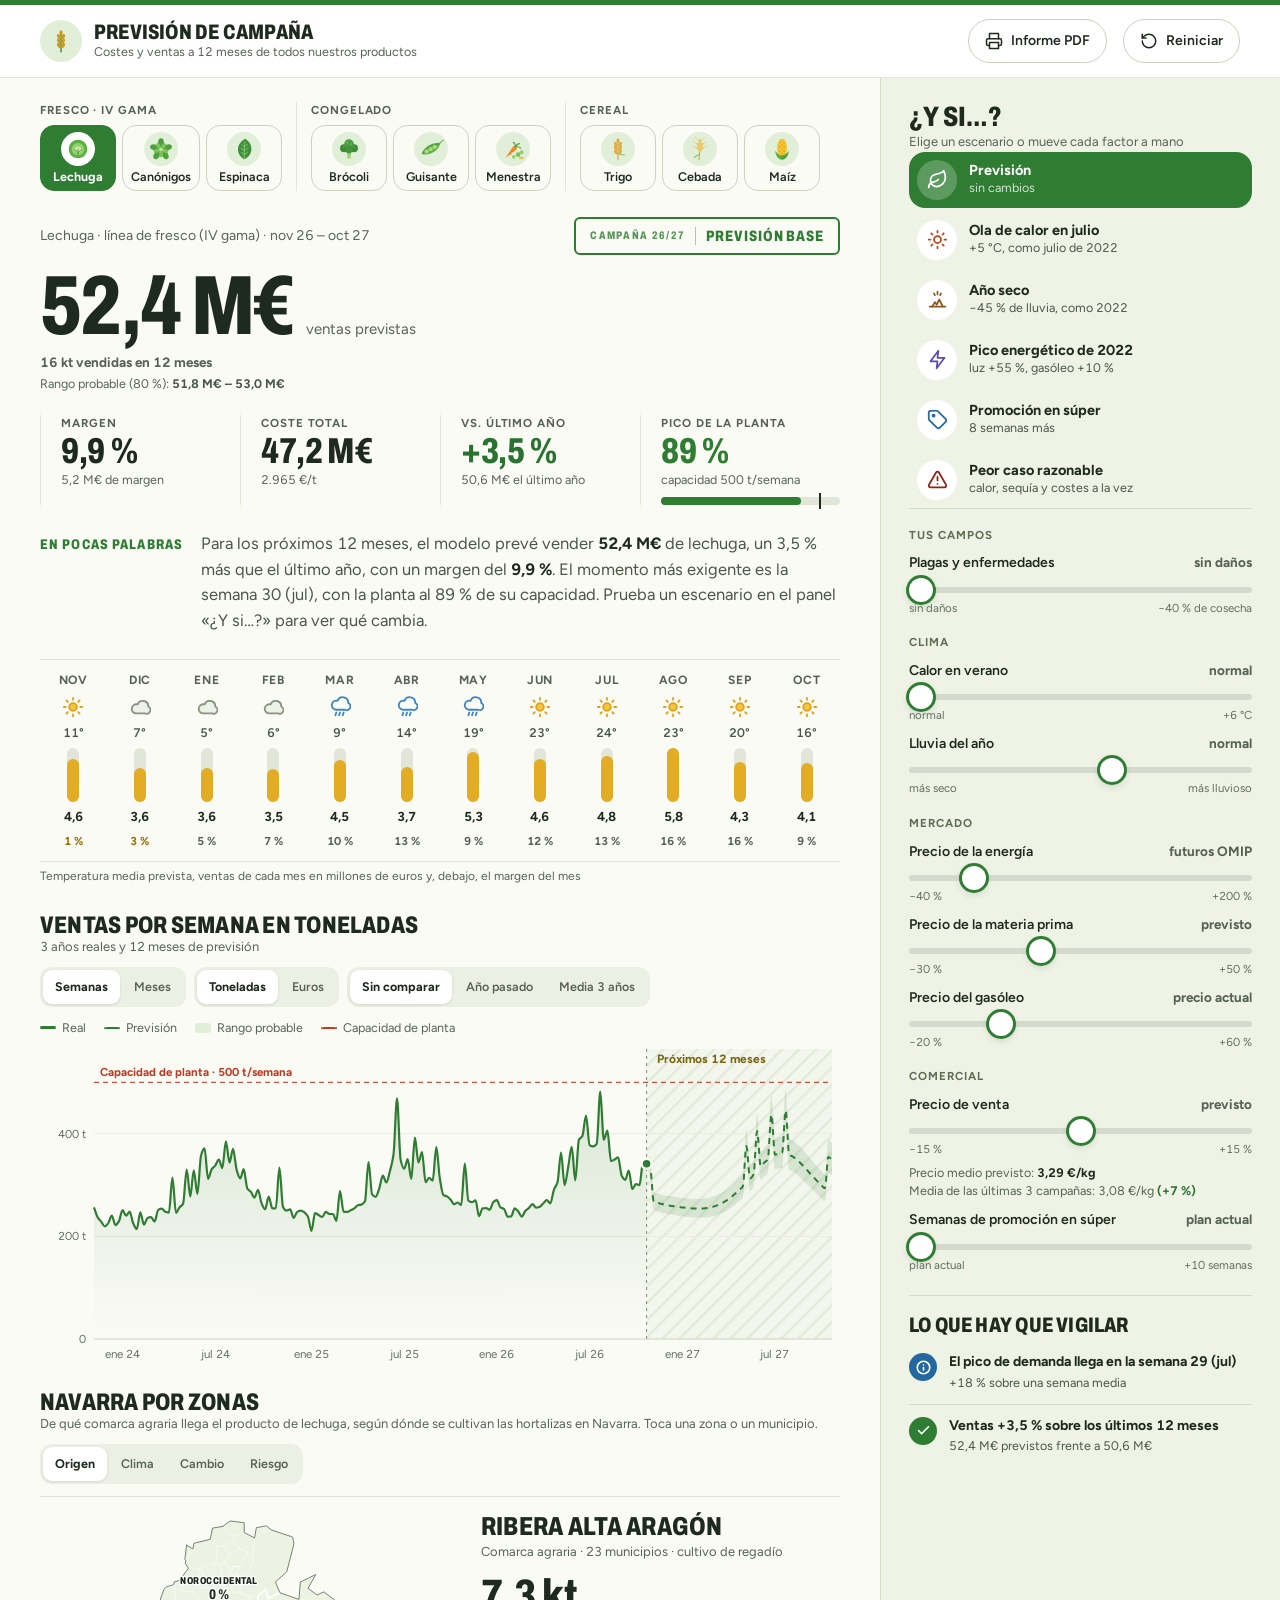
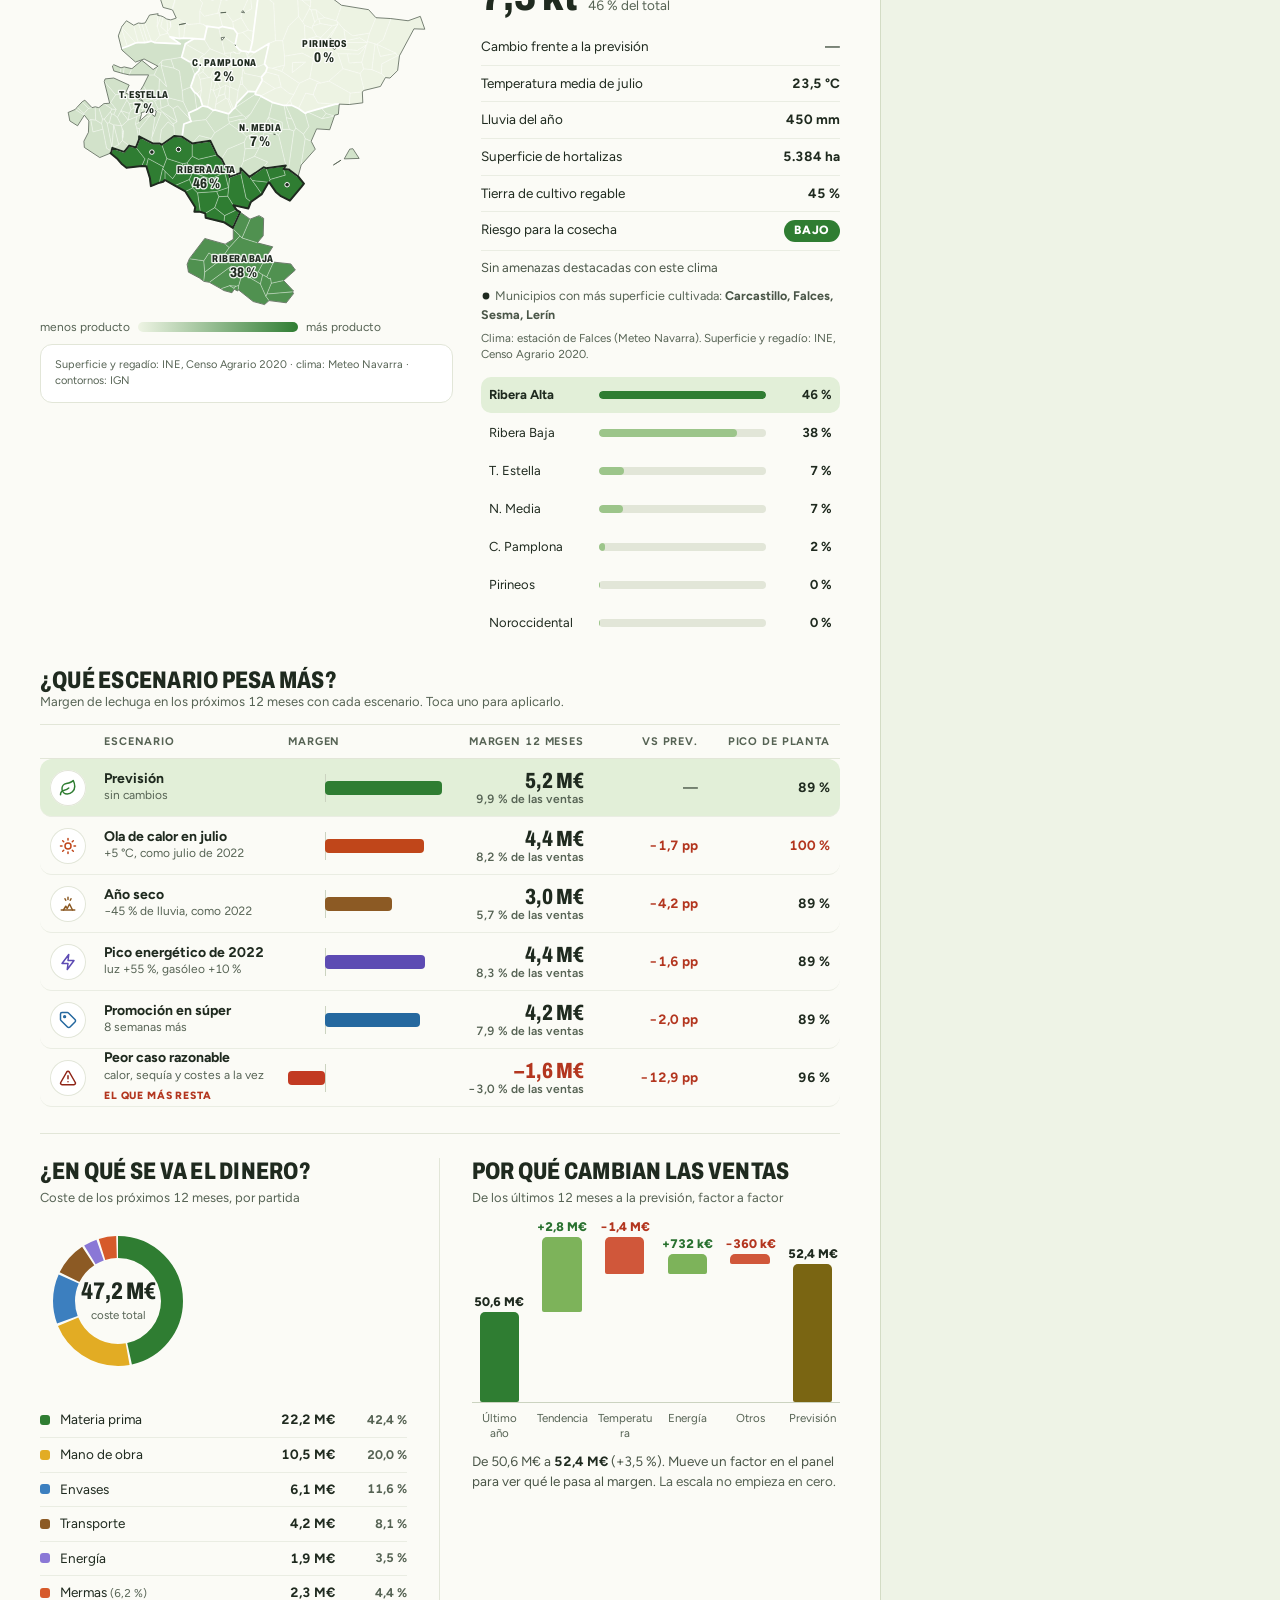
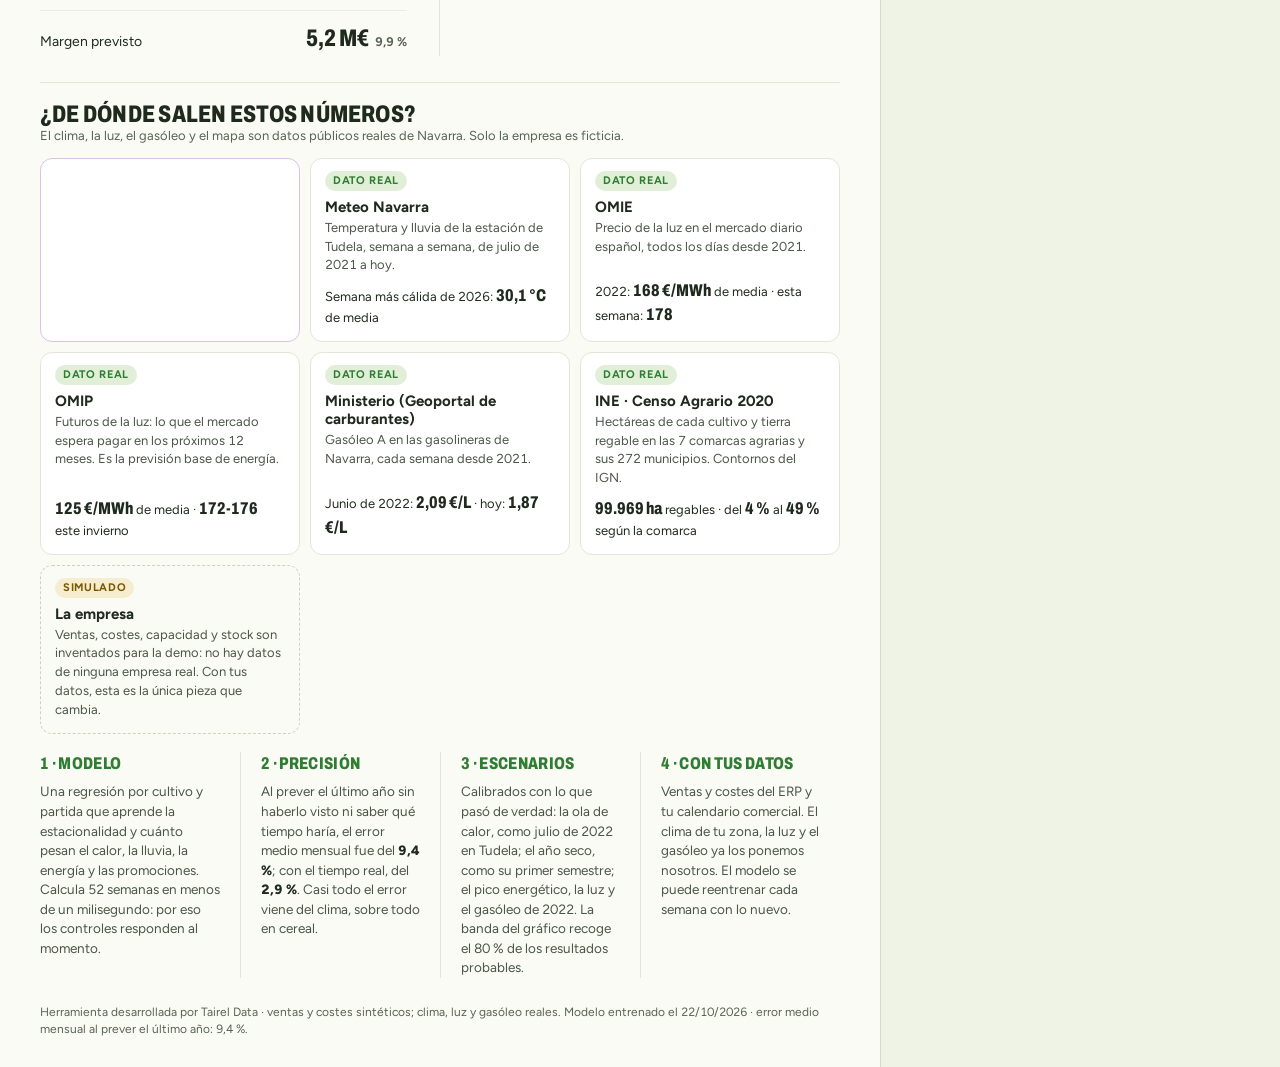
==== commit 09e3be77: "Add files via upload" ====
--- a/prevision/index.html
+++ b/prevision/index.html
@@ -314,12 +314,19 @@
 
 /* ---------- Cómo funciona ---------- */
 .como { border-top: 1px solid var(--linea); padding-top: 18px; }
-.como summary { list-style: none; display: flex; align-items: center; justify-content: space-between; gap: 16px; cursor: pointer; min-height: 44px; }
-.como summary::-webkit-details-marker { display: none; }
-.como summary h2 { margin-bottom: 2px; }
-.como .mas { flex: none; display: inline-flex; align-items: center; min-height: 40px; padding: 0 16px; border: 1px solid var(--linea-2); border-radius: 999px; font-size: 13.5px; font-weight: 600; }
-.como .mas::after { content: "Ver cómo funciona"; }
-.como[open] .mas::after { content: "Ocultar"; }
+.fuentes { display: grid; grid-template-columns: repeat(3, minmax(0, 1fr)); gap: 10px; margin-top: 4px; }
+.fuente { display: flex; flex-direction: column; gap: 3px; padding: 12px 14px 13px; background: var(--blanco); border: 1px solid var(--linea); border-radius: 12px; }
+.fuente .tag { align-self: flex-start; padding: 2px 8px; border-radius: 999px; background: var(--hoja-suave); color: var(--hoja); font-size: 11px; font-weight: 700; letter-spacing: .06em; text-transform: uppercase; }
+.fuente h3 { margin: 4px 0 0; font-size: 15px; line-height: 1.2; }
+.fuente p { margin: 0; font-size: 13px; color: var(--tinta-2); }
+.fuente .dato { margin-top: auto; padding-top: 6px; font-size: 13px; color: var(--tinta); }
+.fuente .dato b { font-family: var(--f-cifra); font-stretch: 76%; font-weight: 800; font-size: 17px; }
+.fuente.fotos { border-color: #d9c2e3; order: -1; }
+.fuentes.con-fotos .simulada { grid-column: 1 / -1; }
+.fuente.fotos .tag { background: #efe2f3; color: #6a3479; }
+.cosechas-msg { margin: 6px 0 0; font-size: 13px; color: var(--hoja); font-weight: 600; }
+.fuente.simulada { background: transparent; border-style: dashed; border-color: var(--linea-2); }
+.fuente.simulada .tag { background: #f6ecd0; color: #7a5600; }
 .como-grid { display: grid; grid-template-columns: repeat(4, minmax(0, 1fr)); margin-top: 18px; }
 .como-grid > div { padding: 0 20px; border-left: 1px solid var(--linea); }
 .como-grid > div:first-child { padding-left: 0; border-left: 0; }
@@ -340,6 +347,12 @@
 html.embebido .barra-movil { display: none !important; }
 html.embebido #btn-reset { display: none; }
 html.embebido .app { min-height: 0; }
+.cta-tairel { background: linear-gradient(135deg, #1f2a1f 0%, #244a26 60%, #2f7d32 100%); color: #fff; border-radius: 22px; padding: 24px; margin: 28px 0 8px; }
+.cta-tairel h2 { color: #fff; margin: 0 0 8px; }
+.cta-tairel ul { margin: 10px 0 16px; padding-left: 20px; } .cta-tairel li { margin: 5px 0; } .cta-tairel li::marker { color: #e2ac24; }
+.cta-tairel .botones { display: flex; flex-wrap: wrap; gap: 10px; }
+.cta-tairel a { display: inline-flex; align-items: center; min-height: 44px; padding: 0 18px; border-radius: 12px; font-weight: 700; text-decoration: none; background: #fff; color: #1f2a1f; }
+.cta-tairel a.sec { background: transparent; color: #fff; border: 1px solid rgba(255,255,255,.6); }
 @media (max-width: 1039px) {
   .barra-movil { position: fixed; left: 0; right: 0; bottom: 0; z-index: 20; display: flex; align-items: center; gap: 18px;
     padding: 10px max(20px, env(safe-area-inset-right, 0px)) calc(10px + env(safe-area-inset-bottom, 0px)) max(20px, env(safe-area-inset-left, 0px));
@@ -405,6 +418,7 @@
   .comp-cab, .comp { grid-template-columns: 36px minmax(0, 1fr) 96px 64px; gap: 10px; padding: 0 6px; }
   .comp .pista, .comp .x, .comp-cab .c-pista, .comp-cab .c-x { display: none; }
   .como-grid { grid-template-columns: repeat(2, minmax(0, 1fr)); row-gap: 18px; }
+  .fuentes { grid-template-columns: repeat(2, minmax(0, 1fr)); }
   .como-grid > div:nth-child(3) { padding-left: 0; border-left: 0; }
   .kpis { grid-template-columns: repeat(2, minmax(0, 1fr)); row-gap: 16px; }
   .kpi:nth-child(odd) { border-left: 0; padding-left: 0; }
@@ -429,8 +443,8 @@
   .linea { flex: none; padding: 0 12px; }
   .contexto .sello { margin-left: 0; }
   .como-grid { grid-template-columns: 1fr; }
+  .fuentes { grid-template-columns: 1fr; }
   .como-grid > div { padding-left: 0; border-left: 0; }
-  .como summary { align-items: flex-start; flex-direction: column; }
 }
 @media (prefers-reduced-motion: reduce) { * { transition: none !important; animation: none !important; } }
 </style>
@@ -603,16 +617,26 @@
       </div>
     </section>
 
-    <details class="como" id="s-como">
-      <summary><span><h2>¿De dónde salen estos números?</h2><span class="sub">Los datos, el modelo y cuánto se equivoca</span></span><span class="mas" aria-hidden="true"></span></summary>
+    <section class="como" id="s-como">
+      <div class="cab-seccion"><div><h2>¿De dónde salen estos números?</h2><div class="sub" id="sub-como">El clima, la luz, el gasóleo y el mapa son datos públicos reales de Navarra. Solo la empresa es ficticia.</div></div></div>
+      <div class="fuentes">
+        <div class="fuente"><span class="tag">Dato real</span><h3>Meteo Navarra</h3><p>Temperatura y lluvia de la estación de Tudela, semana a semana, de julio de 2021 a hoy.</p><div class="dato">Semana más cálida de 2026: <b>30,1 °C</b> de media</div></div>
+        <div class="fuente"><span class="tag">Dato real</span><h3>OMIE</h3><p>Precio de la luz en el mercado diario español, todos los días desde 2021.</p><div class="dato">2022: <b>168 €/MWh</b> de media · esta semana: <b>178</b></div></div>
+        <div class="fuente"><span class="tag">Dato real</span><h3>OMIP</h3><p>Futuros de la luz: lo que el mercado espera pagar en los próximos 12 meses. Es la previsión base de energía.</p><div class="dato"><b>125 €/MWh</b> de media · <b>172-176</b> este invierno</div></div>
+        <div class="fuente"><span class="tag">Dato real</span><h3>Ministerio (Geoportal de carburantes)</h3><p>Gasóleo A en las gasolineras de Navarra, cada semana desde 2021.</p><div class="dato">Junio de 2022: <b>2,09 €/L</b> · hoy: <b>1,87 €/L</b></div></div>
+        <div class="fuente"><span class="tag">Dato real</span><h3>INE · Censo Agrario 2020</h3><p>Hectáreas de cada cultivo y tierra regable en las 7 comarcas agrarias y sus 272 municipios. Contornos del IGN.</p><div class="dato"><b>99.969 ha</b> regables · del <b>4 %</b> al <b>49 %</b> según la comarca</div></div>
+        <div class="fuente fotos" id="fuente-fotos" hidden></div>
+        <div class="fuente simulada"><span class="tag">Simulado</span><h3>La empresa</h3><p>Ventas, costes, capacidad y stock son inventados para la demo: no hay datos de ninguna empresa real. Con tus datos, esta es la única pieza que cambia.</p></div>
+      </div>
       <div class="como-grid">
-        <div><b>1 · Datos</b><p>Tres años de ventas semanales de cada cultivo junto al clima, el precio de la luz y del gasóleo y el calendario de promociones. El clima es real (Meteo Navarra, estación de Tudela), igual que la luz (OMIE; para el año que viene, futuros OMIP) y el gasóleo (precios de Navarra, Ministerio). Las ventas y costes de la empresa son sintéticos. El mapa usa superficie y regadío reales por comarca (INE, Censo Agrario 2020).</p></div>
-        <div><b>2 · Modelo</b><p>Una regresión por cultivo y partida que aprende la estacionalidad y cuánto pesan el calor, la lluvia, la energía y las promociones. Calcula 52 semanas en menos de un milisegundo: por eso los controles responden al momento.</p></div>
-        <div><b>3 · Precisión</b><p>Al prever el último año sin haberlo visto ni saber qué tiempo haría, el error medio mensual fue del <b id="como-mape"></b>; con el tiempo real, del <b id="como-mape-tr"></b>. Casi todo el error viene del clima, sobre todo en cereal. La banda del gráfico recoge el 80 % de los resultados probables, y la cascada reparte cada cambio entre factores con valores de Shapley.</p></div>
-        <div><b>4 · Con tus datos</b><p>Ventas y costes del ERP, temperatura y lluvia de la estación más cercana (Meteo Navarra o AEMET), luz de OMIE y tu calendario comercial. El modelo se puede reentrenar cada semana con lo nuevo.</p></div>
+        <div><b>1 · Modelo</b><p>Una regresión por cultivo y partida que aprende la estacionalidad y cuánto pesan el calor, la lluvia, la energía y las promociones. Calcula 52 semanas en menos de un milisegundo: por eso los controles responden al momento.</p></div>
+        <div><b>2 · Precisión</b><p>Al prever el último año sin haberlo visto ni saber qué tiempo haría, el error medio mensual fue del <b id="como-mape"></b>; con el tiempo real, del <b id="como-mape-tr"></b>. Casi todo el error viene del clima, sobre todo en cereal.</p></div>
+        <div><b>3 · Escenarios</b><p>Calibrados con lo que pasó de verdad: la ola de calor, como julio de 2022 en Tudela; el año seco, como su primer semestre; el pico energético, la luz y el gasóleo de 2022. La banda del gráfico recoge el 80 % de los resultados probables.</p></div>
+        <div><b>4 · Con tus datos</b><p>Ventas y costes del ERP y tu calendario comercial. El clima de tu zona, la luz y el gasóleo ya los ponemos nosotros. El modelo se puede reentrenar cada semana con lo nuevo.</p></div>
       </div>
-    </details>
-
+    </section>
+
+    <section class="cta-tairel" id="s-cta" hidden></section>
     <p class="pie-app" id="pie"></p>
   </main>
 
@@ -627,6 +651,11 @@
         <form class="guardar" id="form-guardar" hidden>
           <label for="nombre-esc">Ponle nombre a tu escenario para compararlo</label>
           <div class="guardar-fila"><input id="nombre-esc" type="text" maxlength="40" autocomplete="off" placeholder="Ej.: verano complicado"><button type="submit">Guardar</button></div>
+        </form>
+        <form class="guardar" id="form-cosecha" hidden>
+          <label for="nombre-cosecha">Guarda lo que han visto tus fotos como una cosecha y compárala con otras visitas</label>
+          <div class="guardar-fila"><input id="nombre-cosecha" type="text" maxlength="40" autocomplete="off" placeholder="Ej.: campaña 2026, octubre"><button type="submit">Guardar cosecha</button></div>
+          <p class="cosechas-msg" id="cosecha-msg" hidden></p>
         </form>
         <div class="palancas" id="palancas"></div>
       </section>
@@ -772,21 +801,39 @@
 
 function estadoProducto(pid) { return CACHE[pid] || (CACHE[pid] = Motor.preparar(M, pid)); }
 const hayEscenario = () => Object.keys(S.pal).some((k) => Math.abs(S.pal[k]) > 1e-9);
+// Cosechas: el diagnóstico de las fotos guardado con nombre y fecha, para compararlo en otra visita
+const CLAVE_C = 'prevision-agro.cosechas', COLORES_C = [['#5b2c6f', '#ece0f1'], ['#8e4f7a', '#f4e3ee'], ['#4a3b8c', '#e6e2f4'], ['#9b3f5e', '#f6e1e8']];
+let COSECHAS = [];
+try { if (!/[?&]kiosko/.test(location.search)) COSECHAS = JSON.parse(localStorage.getItem(CLAVE_C) || '[]'); } catch (e) { COSECHAS = []; }
+function guardarCosechas() { try { if (!/[?&]kiosko/.test(location.search)) localStorage.setItem(CLAVE_C, JSON.stringify(COSECHAS)); } catch (e) { /* sin almacenamiento */ } }
+const fechaCorta2 = (iso) => { const d = new Date(iso); return d.getDate() + ' ' + ['ene', 'feb', 'mar', 'abr', 'may', 'jun', 'jul', 'ago', 'sep', 'oct', 'nov', 'dic'][d.getMonth()]; };
+function escenariosCosechas() {
+  if (!DEMO) return [];
+  return COSECHAS.map((c, k) => {
+    const cs = c.campos.filter((x) => x.cultivo === S.pid && x.analizado);
+    if (!cs.length) return null;
+    const v = Math.round(cs.reduce((a, x) => a + x.perdida, 0) / cs.length);
+    const col = COLORES_C[k % COLORES_C.length];
+    return { id: c.id, nombre: c.nombre, det: fechaCorta2(c.fecha) + ' · ' + (v ? '−' + v + ' % de cosecha' : 'sin daños') + ' en ' + (cs.length > 1 ? cs.length + ' campos' : '1 campo'),
+      icono: 'bicho', pal: { plaga: v }, c: col[0], s: col[1], cosecha: true };
+  }).filter(Boolean);
+}
 function escenarioFotos() {
   const v = perdidaFotos(S.pid), n = camposDe(S.pid).length;
   if (!DEMO || !v) return [];
   return [{ id: 'fotos', nombre: 'Según tus fotos', det: '−' + v + ' % de cosecha en ' + (n > 1 ? 'tus ' + n + ' campos' : 'tu campo'), icono: 'bicho', pal: { plaga: v }, c: '#7a3f8a', s: '#efe2f3' }];
 }
-const todosEscenarios = () => ESCENARIOS.slice(0, 1).concat(escenarioFotos(), ESCENARIOS.slice(1), GUARDADOS).filter((e) => !(S.neg === 'cereal' && e.noCereal));
+// «Según tus fotos» y las cosechas guardadas son escenarios como los demás: en «¿Y si…?», en la comparativa y en el sello
+const escenariosFijos = () => ESCENARIOS.slice(0, 1).concat(escenarioFotos(), escenariosCosechas(), ESCENARIOS.slice(1));
+const todosEscenarios = () => escenariosFijos().concat(GUARDADOS).filter((e) => !(S.neg === 'cereal' && e.noCereal));
 function palPara(e) {
   const q = Object.assign({}, Motor.PALANCAS_CERO, e.pal);
   if (S.neg === 'cereal') q.promo = 0;
   return q;
 }
-const presetActivo = () => todosEscenarios().find((e) => {
-  const q = palPara(e);
-  return Object.keys(q).every((k) => q[k] === S.pal[k]);
-});
+const coincide = (e) => { const q = palPara(e); return Object.keys(q).every((k) => q[k] === S.pal[k]); };
+// Si dos escenarios dan lo mismo (p. ej. una cosecha guardada hoy y «Según tus fotos»), manda el último que se tocó
+const presetActivo = () => { const l = todosEscenarios(); return l.find((e) => e.id === S.escSel && coincide(e)) || l.find(coincide); };
 function tema() {
   if (!hayEscenario()) return ESCENARIOS[0];
   const p = presetActivo();
@@ -808,9 +855,11 @@
 function pintarPresets() {
   const html = (e) => '<button type="button" class="preset" data-esc="' + e.id + '" aria-pressed="false" style="--c:' + e.c + '"><span class="bola" style="color:' + e.c + '">' + ico(e.icono) +
     '</span><span><b>' + e.nombre + '</b><small>' + e.det + '</small></span></button>';
-  $('#escenarios').innerHTML = todosEscenarios().map((e) => e.guardado
-    ? '<div class="preset-fila">' + html(e) + '<button type="button" class="borrar" data-borrar="' + e.id + '" aria-label="Borrar el escenario ' + e.nombre.replace(/"/g, '') + '">' + ico('cerrar') + '</button></div>'
+  $('#escenarios').innerHTML = todosEscenarios().map((e) => e.guardado || e.cosecha
+    ? '<div class="preset-fila">' + html(e) + '<button type="button" class="borrar" data-borrar="' + e.id + '" aria-label="Borrar ' + (e.cosecha ? 'la cosecha ' : 'el escenario ') + e.nombre.replace(/"/g, '') + '">' + ico('cerrar') + '</button></div>'
     : html(e)).join('');
+  const conFotos = DEMO && CAMPOS.some((c) => c.analizado);
+  $('#form-cosecha').hidden = !conFotos;
 }
 function pintarSimulador() {
   const cereal = S.neg === 'cereal';
@@ -852,7 +901,7 @@
     b.style.background = on ? b.style.getPropertyValue('--c') : '';
   });
   $('#btn-base').hidden = !hayEscenario();
-  $('#estado span').textContent = !hayEscenario() ? 'Previsión base' : (act && act.id !== 'base') ? 'Escenario: ' + (act.guardado ? act.nombre : act.nombre.toLowerCase()) : 'Escenario a medida';
+  $('#estado span').textContent = !hayEscenario() ? 'Previsión base' : (act && act.id !== 'base') ? (act.cosecha ? 'Cosecha: ' + act.nombre : 'Escenario: ' + (act.guardado ? act.nombre : act.nombre.toLowerCase())) : 'Escenario a medida';
   $('#form-guardar').hidden = !(hayEscenario() && !act);
 }
 
@@ -1426,9 +1475,10 @@
 }
 function pintarComparativa() {
   const cereal = S.neg === 'cereal';
-  if (!CACHE_COMP[S.pid]) CACHE_COMP[S.pid] = ESCENARIOS.filter((e) => !(cereal && e.noCereal)).map((e) =>
-    ({ e: e, m: metricas(e.id === 'base' ? est.base : Motor.correr(est, Object.assign({}, Motor.PALANCAS_CERO, e.pal))) }));
-  const filas = CACHE_COMP[S.pid].slice();
+  const claveComp = S.pid + '|' + COSECHAS.map((c) => c.id).join(',');
+  if (!CACHE_COMP[claveComp]) CACHE_COMP[claveComp] = escenariosFijos().filter((e) => !(cereal && e.noCereal)).map((e) =>
+    ({ e: e, m: metricas(e.id === 'base' ? est.base : Motor.correr(est, palPara(e))) }));
+  const filas = CACHE_COMP[claveComp].slice();
   GUARDADOS.forEach((g) => filas.push({ e: g, m: metricas(Motor.correr(est, palPara(g))) }));
   const medida = hayEscenario() && tema() === A_MEDIDA;
   if (medida) filas.push({ e: { id: 'medida', nombre: 'Tu escenario a medida', det: supuestos().join(' · '), icono: 'ajustes', c: A_MEDIDA.c }, m: metricas(res), medida: true });
@@ -1751,6 +1801,7 @@
     if (!e) return;
     const yaActivo = t.getAttribute('aria-pressed') === 'true';
     S.pal = yaActivo ? Object.assign({}, Motor.PALANCAS_CERO) : palPara(e);
+    S.escSel = yaActivo ? null : e.id;
     sincronizarSimulador(); recalcular();
   } else if (t.dataset.vista) { S.vista = t.dataset.vista; marcarSegmentados(); pintarGrafico(); }
   else if (t.dataset.unidad) { S.unidad = t.dataset.unidad; marcarSegmentados(); pintarGrafico(); }
@@ -1762,6 +1813,7 @@
   else if (t.id === 'btn-pdf') window.print();
   else if (t.dataset.borrar) {
     GUARDADOS = GUARDADOS.filter((g) => g.id !== t.dataset.borrar); guardarLista();
+    COSECHAS = COSECHAS.filter((c) => c.id !== t.dataset.borrar); guardarCosechas();
     pintarPresets(); sincronizarSimulador(); recalcular({ animar: false });
   }
 });
@@ -1772,6 +1824,17 @@
   const pal = {}; Object.keys(S.pal).forEach((k) => { if (S.pal[k]) pal[k] = S.pal[k]; });
   GUARDADOS.push({ id: 'g' + Date.now().toString(36), nombre: nombre, det: supuestos().join(' · '), icono: 'ajustes', pal: pal, c: col[0], s: col[1], guardado: true });
   guardarLista(); inp.value = '';
+  pintarPresets(); sincronizarSimulador(); recalcular({ animar: false });
+});
+$('#form-cosecha').addEventListener('submit', (ev) => {
+  ev.preventDefault();
+  const inp = $('#nombre-cosecha'), hoy = new Date();
+  const nombre = (inp.value || '').trim() || 'Cosecha del ' + fechaCorta2(hoy.toISOString());
+  COSECHAS.push({ id: 'c' + Date.now().toString(36), nombre: nombre, fecha: hoy.toISOString(),
+    campos: CAMPOS.map((c) => ({ cultivo: c.cultivo, comarca: c.comarca, analizado: c.analizado, perdida: c.perdida, incidencia: c.incidencia, estado: c.estado })) });
+  guardarCosechas(); inp.value = '';
+  const msg = $('#cosecha-msg'); msg.hidden = false;
+  msg.textContent = '«' + nombre + '» guardada. Aparece en los escenarios y en «¿Qué escenario pesa más?» de cada cultivo que fotografiaste.';
   pintarPresets(); sincronizarSimulador(); recalcular({ animar: false });
 });
 let rafSlider = 0;
@@ -1803,6 +1866,14 @@
   ' · error medio mensual al prever el último año: ' + num(M.meta.precision.mape_mensual_medio, 1) + ' %.';
 $('#como-mape').textContent = num(M.meta.precision.mape_mensual_medio, 1) + ' %';
 $('#como-mape-tr').textContent = num(M.meta.precision.mape_mensual_tiempo_real, 1) + ' %';
+if (DEMO) {
+  const an = CAMPOS.filter((c) => c.analizado), conDano = an.filter((c) => c.perdida > 0);
+  $('#sub-como').textContent = 'El clima, la luz, el gasóleo y el mapa son datos públicos reales de Navarra, y el estado de tus campos sale de tus fotos. Solo la empresa es ficticia.';
+  const ff = $('#fuente-fotos'); ff.hidden = false; ff.parentElement.classList.add('con-fotos');
+  ff.innerHTML = '<span class="tag">Tus fotos</span><h3>Tus campos, vistos por la IA</h3><p>Plagas y enfermedades, superficie afectada y pérdida de cosecha estimada a partir de la foto de cada campo. Entra en la previsión como el escenario «Según tus fotos».</p>' +
+    '<div class="dato"><b>' + an.length + '</b> ' + (an.length === 1 ? 'campo analizado' : 'campos analizados') +
+    (conDano.length ? ' · hasta <b>−' + Math.max.apply(null, conDano.map((c) => c.perdida)) + ' %</b> de cosecha' : ' · <b>sin daños</b> visibles') + '</div>';
+}
 pintarSelector(); pintarSimulador(); marcarSegmentados(); recalcular({ inmediato: true, animar: false });
 // En móvil, mientras mueves los controles, una barra fija enseña cómo quedan ventas y margen
 if ('IntersectionObserver' in window) {
@@ -1825,10 +1896,28 @@
 // Dentro de la app de Tairel, el marco crece con el contenido para que no haya dos barras de scroll
 if (DEMO) {
   let ultimaAltura = 0;
+  // Caja final de Tairel, siempre al final de la previsión
+  if (DEMO.cta) {
+    const cta = $('#s-cta'), e = (t) => String(t || '').replace(/[&<>"]/g, (ch) => ({ '&': '&amp;', '<': '&lt;', '>': '&gt;', '"': '&quot;' }[ch]));
+    cta.innerHTML = '<h2>¿Lo vemos con tus datos?</h2><p>Esta demo usa datos de ejemplo. Con los tuyos, en Tairel Data construimos:</p><ul>' +
+      '<li>Detección de plagas y enfermedades con fotos de campo, drones o cámaras en planta.</li>' +
+      '<li>Previsión de ventas, costes y cosecha entrenada con tu histórico y el clima de tu zona.</li>' +
+      '<li>Alertas por comarca y conexión con tu ERP para decidir compras, turnos y stock.</li></ul><div class="botones">' +
+      (DEMO.cta.email ? '<a target="_blank" rel="noopener" href="mailto:' + e(DEMO.cta.email) + '?subject=Demo%20IA%20para%20el%20campo">✉️ Escríbenos</a>' : '') +
+      (DEMO.cta.web ? '<a class="sec" target="_blank" rel="noopener" href="' + e(DEMO.cta.web) + '">🌐 ' + e(DEMO.cta.web.replace(/^https?:\/\//, '')) + '</a>' : '') + '</div>';
+    cta.hidden = false;
+  }
   const informar = () => {
     try {
-      const h = Math.ceil(document.documentElement.scrollHeight);
-      if (window.frameElement && Math.abs(h - ultimaAltura) > 2) { ultimaAltura = h; window.frameElement.style.height = h + 'px'; }
+      const f = window.frameElement, h = Math.ceil(document.documentElement.scrollHeight);
+      if (!f || Math.abs(h - ultimaAltura) <= 2) return;
+      ultimaAltura = h; f.style.height = h + 'px'; f.setAttribute('height', h);
+      // Los contenedores de Streamlit alrededor del marco tienen alto fijo: se lo quitamos para que lo de abajo baje
+      let p = f.parentElement;
+      for (let k = 0; p && k < 6; k++, p = p.parentElement) {
+        if (/stVerticalBlock|stMain/.test(p.getAttribute('data-testid') || '')) break;
+        p.style.height = 'auto'; p.style.minHeight = h + 'px'; p.style.maxHeight = 'none';
+      }
     } catch (e) { /* marco de otro origen */ }
   };
   if ('ResizeObserver' in window) new ResizeObserver(informar).observe(document.body);
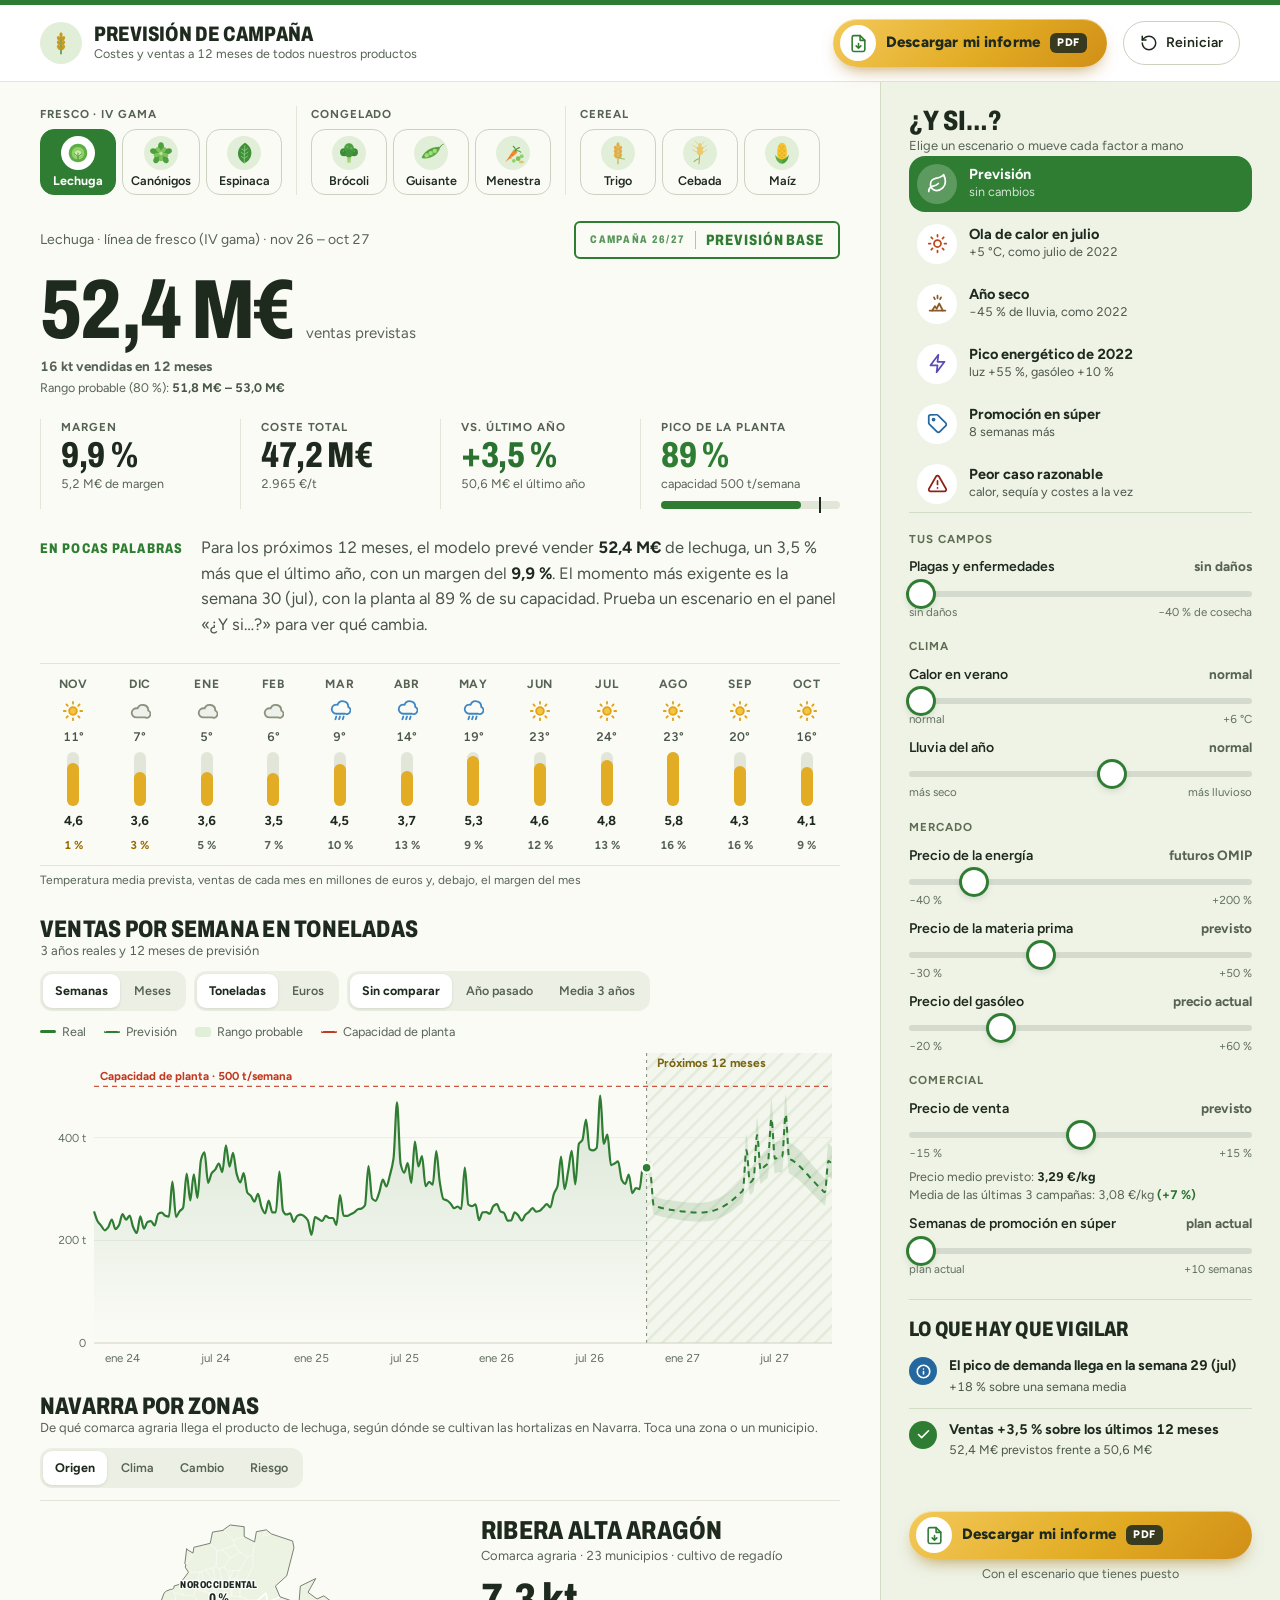
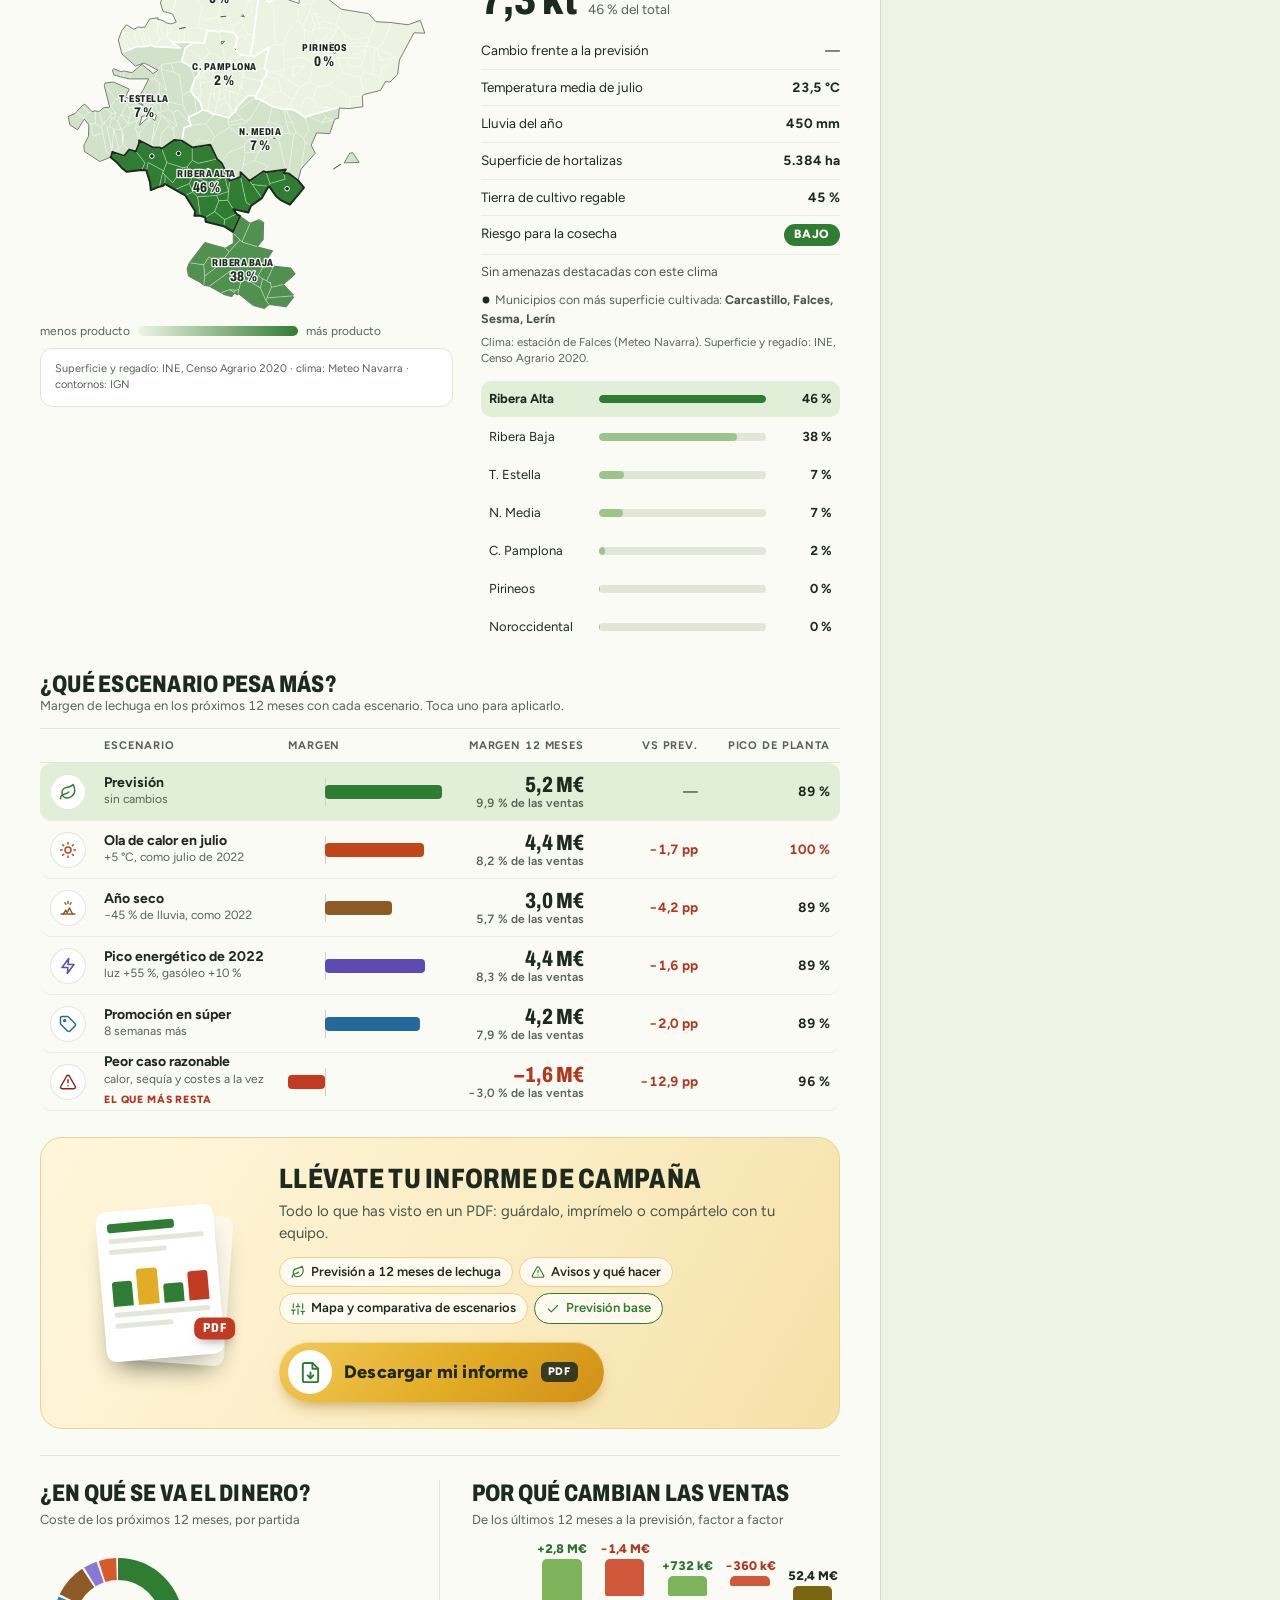
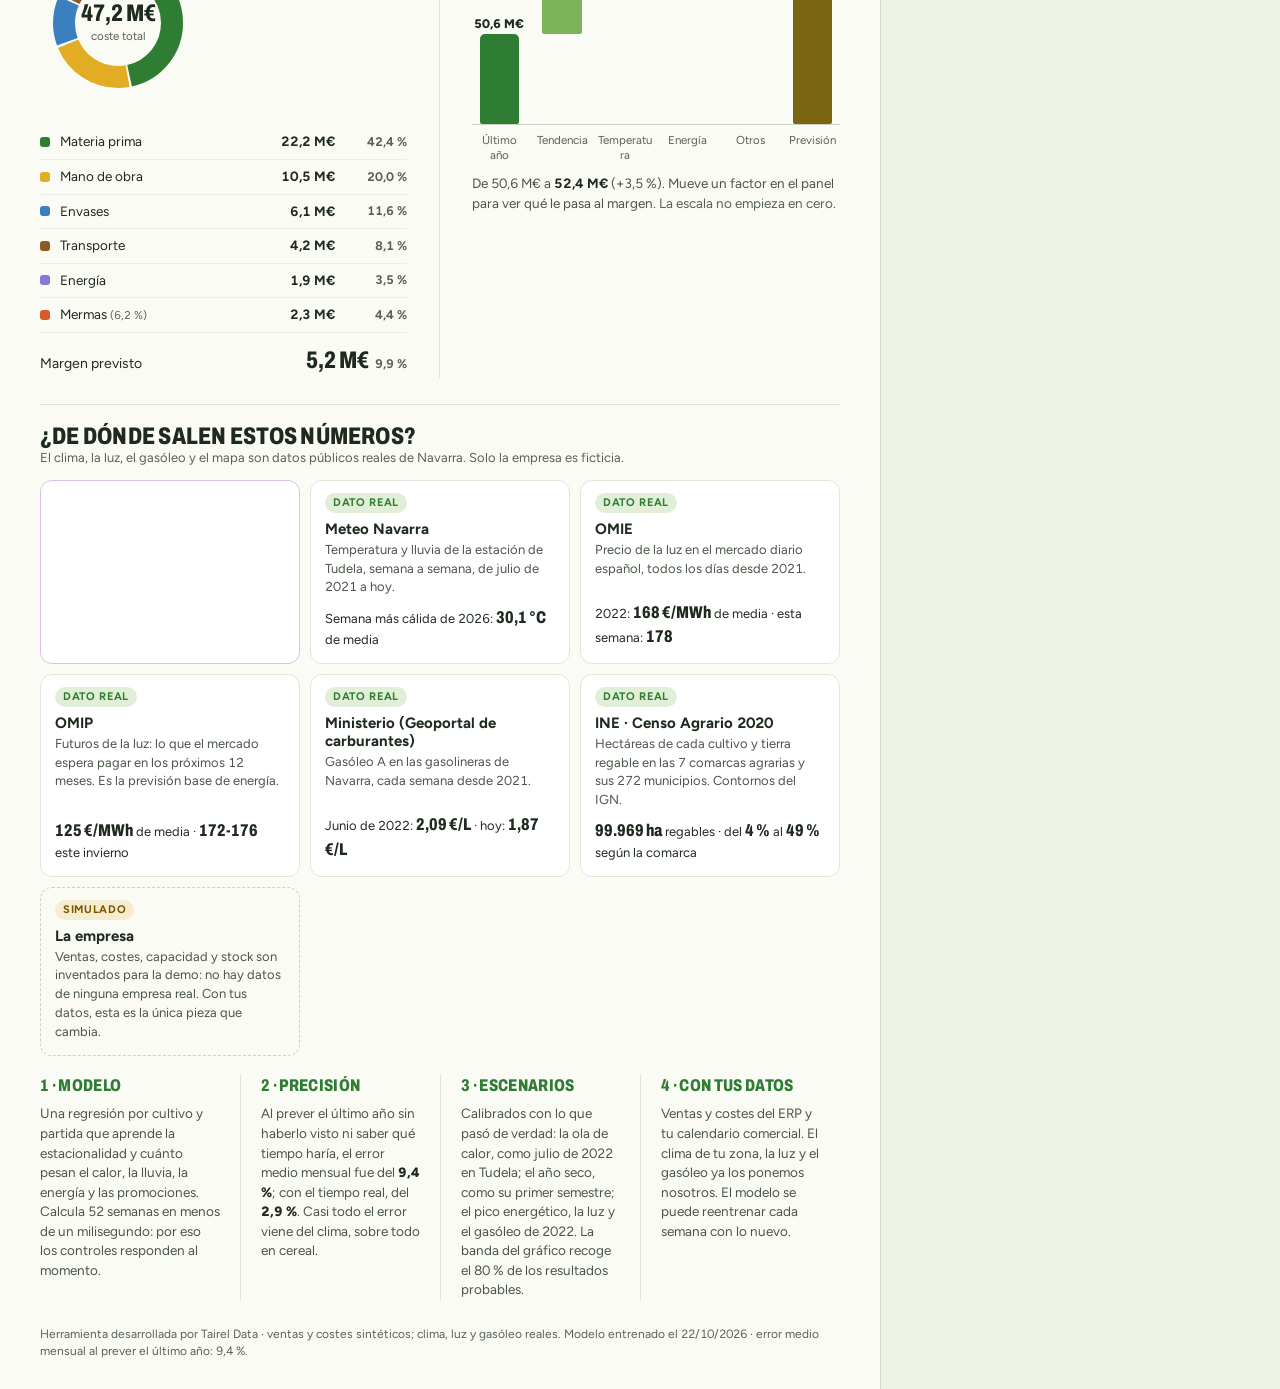
==== commit f38753c5: "Add files via upload" ====
--- a/prevision/index.html
+++ b/prevision/index.html
@@ -59,6 +59,41 @@
 .btn-reset { display: inline-flex; align-items: center; gap: 8px; min-height: 44px; padding: 0 16px; border: 1px solid var(--linea-2);
   border-radius: 999px; background: transparent; font-size: 14px; font-weight: 600; }
 .btn-reset:active { transform: scale(.97); }
+/* Botón del informe: el gesto que queremos que todos hagan */
+.btn-informe { display: inline-flex; align-items: center; gap: 10px; min-height: 48px; padding: 0 20px 0 7px; border: 0; border-radius: 999px;
+  background: linear-gradient(135deg, #f3c95a 0%, #e2ac24 55%, #d18f17 100%); color: #1f2a1f; font-size: 15px; font-weight: 800; letter-spacing: .01em;
+  box-shadow: 0 8px 18px -8px rgba(160, 105, 5, .75), inset 0 1px 0 rgba(255,255,255,.45); transition: transform .15s, box-shadow .15s; white-space: nowrap; }
+.btn-informe:hover { transform: translateY(-1px); box-shadow: 0 12px 22px -8px rgba(160, 105, 5, .85), inset 0 1px 0 rgba(255,255,255,.45); }
+.btn-informe:active { transform: scale(.97); }
+.btn-informe .doc { flex: none; width: 36px; height: 36px; border-radius: 50%; background: #fff; display: grid; place-items: center; color: var(--hoja); }
+.btn-informe .doc .ico { width: 19px; height: 19px; }
+.btn-informe .pdf { padding: 2px 7px; border-radius: 6px; background: rgba(31,42,31,.86); color: #fff; font-size: 11px; font-weight: 800; letter-spacing: .06em; }
+.btn-informe .corto { display: none; }
+.btn-informe.grande { min-height: 60px; padding: 0 26px 0 9px; font-size: 18px; gap: 12px; }
+.btn-informe.grande .doc { width: 44px; height: 44px; } .btn-informe.grande .doc .ico { width: 23px; height: 23px; }
+.btn-informe.llamar { animation: llamar 1.4s ease-out 3; }
+@keyframes llamar { 0% { box-shadow: 0 0 0 0 rgba(226,172,36,.75), 0 8px 18px -8px rgba(160,105,5,.75); } 100% { box-shadow: 0 0 0 16px rgba(226,172,36,0), 0 8px 18px -8px rgba(160,105,5,.75); } }
+@media (prefers-reduced-motion: reduce) { .btn-informe.llamar { animation: none; } }
+.informe-cta { display: grid; grid-template-columns: 170px minmax(0, 1fr); align-items: center; gap: 22px 34px; padding: 26px 34px;
+  border-radius: 22px; background: linear-gradient(120deg, #fff6dc 0%, #fbedc4 55%, #f5e0a6 100%); border: 1px solid #ecd28a; }
+.informe-cta h2 { margin: 0 0 6px; font-size: 28px; }
+.informe-cta p { margin: 0; color: var(--tinta-2); font-size: 15px; }
+.informe-cta .incluye { display: flex; flex-wrap: wrap; gap: 6px; margin: 12px 0 18px; padding: 0; list-style: none; }
+.informe-cta .incluye li { display: inline-flex; align-items: center; gap: 6px; padding: 5px 11px; border-radius: 999px; background: rgba(255,255,255,.75);
+  border: 1px solid #ead08a; font-size: 13px; font-weight: 600; color: var(--tinta); }
+.informe-cta .incluye .ico { width: 14px; height: 14px; color: var(--hoja); }
+.informe-cta .incluye li.esc { border-color: var(--tema); color: var(--tema); }
+.doc-mock { position: relative; width: 118px; height: 150px; margin: 0 auto; transform: rotate(-5deg); }
+.doc-mock .hoja { position: absolute; inset: 0; border-radius: 10px; background: #fff; box-shadow: 0 14px 26px -12px rgba(31,42,31,.45); padding: 12px 11px; display: flex; flex-direction: column; gap: 6px; }
+.doc-mock .hoja.atras { transform: rotate(9deg) translate(10px, 4px); background: #fdf8ea; }
+.doc-mock .cab { height: 9px; width: 70%; border-radius: 3px; background: var(--hoja); }
+.doc-mock .l { height: 5px; border-radius: 3px; background: #e3e7da; } .doc-mock .l.c { width: 60%; }
+.doc-mock .barras { display: flex; align-items: flex-end; gap: 5px; height: 42px; margin-top: 4px; }
+.doc-mock .barras i { flex: 1; border-radius: 3px 3px 0 0; background: var(--hoja); } .doc-mock .barras i:nth-child(2) { background: #e2ac24; } .doc-mock .barras i:nth-child(4) { background: #c23a22; }
+.doc-mock .sello-pdf { position: absolute; right: -12px; bottom: 14px; padding: 4px 9px; border-radius: 8px; background: #c23a22; color: #fff; font: 800 13px var(--f-cifra); font-stretch: 76%; letter-spacing: .06em; transform: rotate(5deg); box-shadow: 0 6px 12px -6px rgba(0,0,0,.5); }
+.informe-lateral { margin-top: 18px; }
+.informe-lateral .btn-informe { width: 100%; justify-content: flex-start; }
+.informe-lateral small { display: block; margin-top: 6px; font-size: 12.5px; color: var(--tinta-3); text-align: center; }
 
 /* ---------- Estructura ---------- */
 .app { display: flex; align-items: stretch; min-height: calc(100vh - 80px); }
@@ -372,7 +407,7 @@
   html, body { background: #fff; }
   .cabecera { border-top-width: 3px; }
   .cabecera button, .negocios button:not([aria-pressed="true"]), .cultivo:not([aria-pressed="true"]), .controles, #s-sim .presets, #s-sim .palancas,
-  .btn-base, .barra-movil, .como .mas, #s-sim .sub { display: none !important; }
+  .btn-base, .barra-movil, .como .mas, #s-sim .sub, .btn-informe, #s-informe, .informe-lateral { display: none !important; }
   .app { display: block; min-height: 0; }
   .contenido { padding: 12px 0; gap: 16px; }
   .lateral { border: 0; background: none; }
@@ -408,12 +443,18 @@
   #s-mapa { order: 4; margin-top: 26px; }
   #s-sim { order: 5; } #s-avisos { order: 6; }
   #s-comparar { order: 7; margin-top: 26px; }
+  #s-informe { order: 7; margin-top: 26px; }
+  #s-cta { order: 10; }
+  .informe-lateral { display: none; }
   #s-dinero { order: 8; margin-top: 26px; border-top: 0; padding-top: 0; }
   #s-como { order: 9; margin-top: 26px; }
   #pie { order: 10; margin: 24px 0 28px; }
   .cabecera-int { padding-left: max(20px, env(safe-area-inset-left, 0px)); padding-right: max(20px, env(safe-area-inset-right, 0px)); }
 }
 @media (max-width: 860px) {
+  .informe-cta { grid-template-columns: 1fr; text-align: center; padding: 24px 20px; }
+  .informe-cta .incluye { justify-content: center; }
+  .informe-cta .btn-informe { justify-self: center; }
   .mapa-cuerpo { grid-template-columns: 1fr; gap: 18px; }
   .comp-cab, .comp { grid-template-columns: 36px minmax(0, 1fr) 96px 64px; gap: 10px; padding: 0 6px; }
   .comp .pista, .comp .x, .comp-cab .c-pista, .comp-cab .c-x { display: none; }
@@ -430,6 +471,7 @@
   .negocios { order: 3; width: 100%; }
   .negocios button { flex: 1; padding: 0 6px; }
   .btn-reset .txt { display: none; }
+  .btn-informe:not(.grande) { padding: 0 14px 0 6px; font-size: 14px; } .btn-informe:not(.grande) .largo, .btn-informe:not(.grande) .pdf { display: none; } .btn-informe:not(.grande) .corto { display: inline; }
   .cabecera-int { flex-wrap: nowrap; }
   .logo span { display: none; }
   .btn-reset { width: 44px; padding: 0; justify-content: center; }
@@ -467,6 +509,7 @@
 
     <symbol id="i-ajustes" viewBox="0 0 24 24"><path d="M4 21v-7M4 10V3M12 21v-9M12 8V3M20 21v-5M20 12V3M1 14h6M9 8h6M17 16h6"/></symbol>
     <symbol id="i-imprimir" viewBox="0 0 24 24"><path d="M6 9V2h12v7"/><path d="M6 18H4a2 2 0 0 1-2-2v-5a2 2 0 0 1 2-2h16a2 2 0 0 1 2 2v5a2 2 0 0 1-2 2h-2"/><path d="M6 14h12v8H6z"/></symbol>
+    <symbol id="i-doc" viewBox="0 0 24 24"><path d="M14 2H6a2 2 0 0 0-2 2v16a2 2 0 0 0 2 2h12a2 2 0 0 0 2-2V8Z"/><path d="M14 2v6h6M12 18v-6M9 15l3 3 3-3"/></symbol>
     <symbol id="i-cerrar" viewBox="0 0 24 24"><path d="M18 6 6 18M6 6l12 12"/></symbol>
     <symbol id="i-hoja" viewBox="0 0 24 24"><path d="M11 20A7 7 0 0 1 9.8 6.1C15.5 5 17 4.5 19 2c1 2 2 4.2 2 8 0 5.5-4.8 10-10 10Z"/><path d="M2 21c0-3 1.9-5.4 5.1-6C9.5 14.5 12 13 13 12"/></symbol>
     <symbol id="i-bicho" viewBox="0 0 24 24"><ellipse cx="12" cy="14" rx="5" ry="6.5"/><path d="M12 7.5V21M9 4l1.5 2.5M15 4l-1.5 2.5M7 11H3M7 15H3M7.5 19 4 21M17 11h4M17 15h4M16.5 19l3.5 2"/></symbol>
@@ -538,7 +581,7 @@
       <span class="sello-logo"><svg width="26" height="26" viewBox="0 0 48 48" aria-hidden="true"><path d="M24 44V14" stroke="#2f7d32" stroke-width="2.4" stroke-linecap="round"/><g fill="#c99a1e"><ellipse cx="24" cy="9" rx="3" ry="5"/><ellipse cx="20" cy="16" rx="3" ry="5" transform="rotate(-30 20 16)"/><ellipse cx="28" cy="16" rx="3" ry="5" transform="rotate(30 28 16)"/><ellipse cx="20" cy="24" rx="3" ry="5" transform="rotate(-30 20 24)"/><ellipse cx="28" cy="24" rx="3" ry="5" transform="rotate(30 28 24)"/><ellipse cx="20" cy="32" rx="3" ry="5" transform="rotate(-30 20 32)"/><ellipse cx="28" cy="32" rx="3" ry="5" transform="rotate(30 28 32)"/></g></svg></span>
       <div><b>Previsión de campaña</b><span>Costes y ventas a 12 meses de todos nuestros productos</span></div>
     </div>
-    <button class="btn-reset btn-pdf" id="btn-pdf" type="button" aria-label="Guardar informe en PDF"><svg class="ico"><use href="#i-imprimir"/></svg><span class="txt">Informe PDF</span></button>
+    <button class="btn-informe" id="btn-pdf" type="button" aria-label="Descargar mi informe en PDF"><span class="doc"><svg class="ico"><use href="#i-doc"/></svg></span><span class="largo">Descargar mi informe</span><span class="corto">Mi informe</span><span class="pdf">PDF</span></button>
     <button class="btn-reset" id="btn-reset" type="button" aria-label="Reiniciar demo"><svg class="ico"><use href="#i-reset"/></svg><span class="txt">Reiniciar</span></button>
   </div>
 </header>
@@ -597,6 +640,18 @@
     <section id="s-comparar">
       <div class="cab-seccion"><div><h2>¿Qué escenario pesa más?</h2><div class="sub" id="sub-comparar"></div></div></div>
       <div class="comparar" id="comparar"></div>
+    </section>
+
+    <section id="s-informe">
+      <div class="informe-cta">
+        <div class="doc-mock" aria-hidden="true"><div class="hoja atras"></div><div class="hoja"><span class="cab"></span><span class="l"></span><span class="l c"></span><span class="barras"><i style="height:60%"></i><i style="height:85%"></i><i style="height:45%"></i><i style="height:70%"></i></span><span class="l"></span><span class="l c"></span></div><span class="sello-pdf">PDF</span></div>
+        <div>
+          <h2>Llévate tu informe de campaña</h2>
+          <p>Todo lo que has visto en un PDF: guárdalo, imprímelo o compártelo con tu equipo.</p>
+          <ul class="incluye" id="inf-incluye"></ul>
+          <button class="btn-informe grande" type="button" data-informe="1"><span class="doc"><svg class="ico"><use href="#i-doc"/></svg></span>Descargar mi informe<span class="pdf">PDF</span></button>
+        </div>
+      </div>
     </section>
 
     <section class="dinero" id="s-dinero">
@@ -663,6 +718,7 @@
         <h2>Lo que hay que vigilar</h2>
         <ul class="alertas" id="alertas"></ul>
       </section>
+      <div class="informe-lateral"><button class="btn-informe" type="button" data-informe="1"><span class="doc"><svg class="ico"><use href="#i-doc"/></svg></span>Descargar mi informe<span class="pdf">PDF</span></button><small>Con el escenario que tienes puesto</small></div>
     </div>
   </aside>
 </div>
@@ -903,6 +959,12 @@
   $('#btn-base').hidden = !hayEscenario();
   $('#estado span').textContent = !hayEscenario() ? 'Previsión base' : (act && act.id !== 'base') ? (act.cosecha ? 'Cosecha: ' + act.nombre : 'Escenario: ' + (act.guardado ? act.nombre : act.nombre.toLowerCase())) : 'Escenario a medida';
   $('#form-guardar').hidden = !(hayEscenario() && !act);
+  // Qué incluye el informe (cambia con el escenario)
+  const ch = (i, t, c) => '<li' + (c ? ' class="' + c + '"' : '') + '><svg class="ico"><use href="#i-' + i + '"/></svg>' + t + '</li>';
+  $('#inf-incluye').innerHTML = ch('hoja', 'Previsión a 12 meses de ' + M.productos[S.pid].nombre.toLowerCase()) +
+    (DEMO && CAMPOS.some((c) => c.analizado) ? ch('bicho', 'Tus campos según tus fotos') : ch('alerta', 'Avisos y qué hacer')) +
+    ch('ajustes', 'Mapa y comparativa de escenarios') +
+    ch('ok', !hayEscenario() ? 'Previsión base' : (act && act.id !== 'base') ? (act.cosecha ? 'Cosecha: ' : 'Escenario: ') + act.nombre : 'Tu escenario a medida', 'esc');
 }
 
 // =====================================================================
@@ -1810,7 +1872,7 @@
   else if (t.dataset.zona) { S.zona = t.dataset.zona; pintarMapa(); }
   else if (t.id === 'btn-base') { S.pal = Object.assign({}, Motor.PALANCAS_CERO); sincronizarSimulador(); recalcular(); }
   else if (t.id === 'btn-reset') reiniciar();
-  else if (t.id === 'btn-pdf') window.print();
+  else if (t.id === 'btn-pdf' || t.dataset.informe) window.print();
   else if (t.dataset.borrar) {
     GUARDADOS = GUARDADOS.filter((g) => g.id !== t.dataset.borrar); guardarLista();
     COSECHAS = COSECHAS.filter((c) => c.id !== t.dataset.borrar); guardarCosechas();
@@ -1837,6 +1899,14 @@
   msg.textContent = '«' + nombre + '» guardada. Aparece en los escenarios y en «¿Qué escenario pesa más?» de cada cultivo que fotografiaste.';
   pintarPresets(); sincronizarSimulador(); recalcular({ animar: false });
 });
+// Cuando el visitante empieza a trastear, el botón del informe late un momento para que lo vea
+let informeAvisado = false;
+function llamarInforme() {
+  if (informeAvisado) return; informeAvisado = true;
+  setTimeout(() => document.querySelectorAll('.btn-informe').forEach((b) => { b.classList.remove('llamar'); void b.offsetWidth; b.classList.add('llamar'); }), 600);
+}
+document.addEventListener('change', (ev) => { if (ev.target.dataset && ev.target.dataset.pal) llamarInforme(); });
+document.addEventListener('click', (ev) => { const b = ev.target.closest && ev.target.closest('[data-esc]'); if (b) llamarInforme(); });
 let rafSlider = 0;
 document.addEventListener('input', (ev) => {
   const k = ev.target.dataset && ev.target.dataset.pal; if (!k) return;
